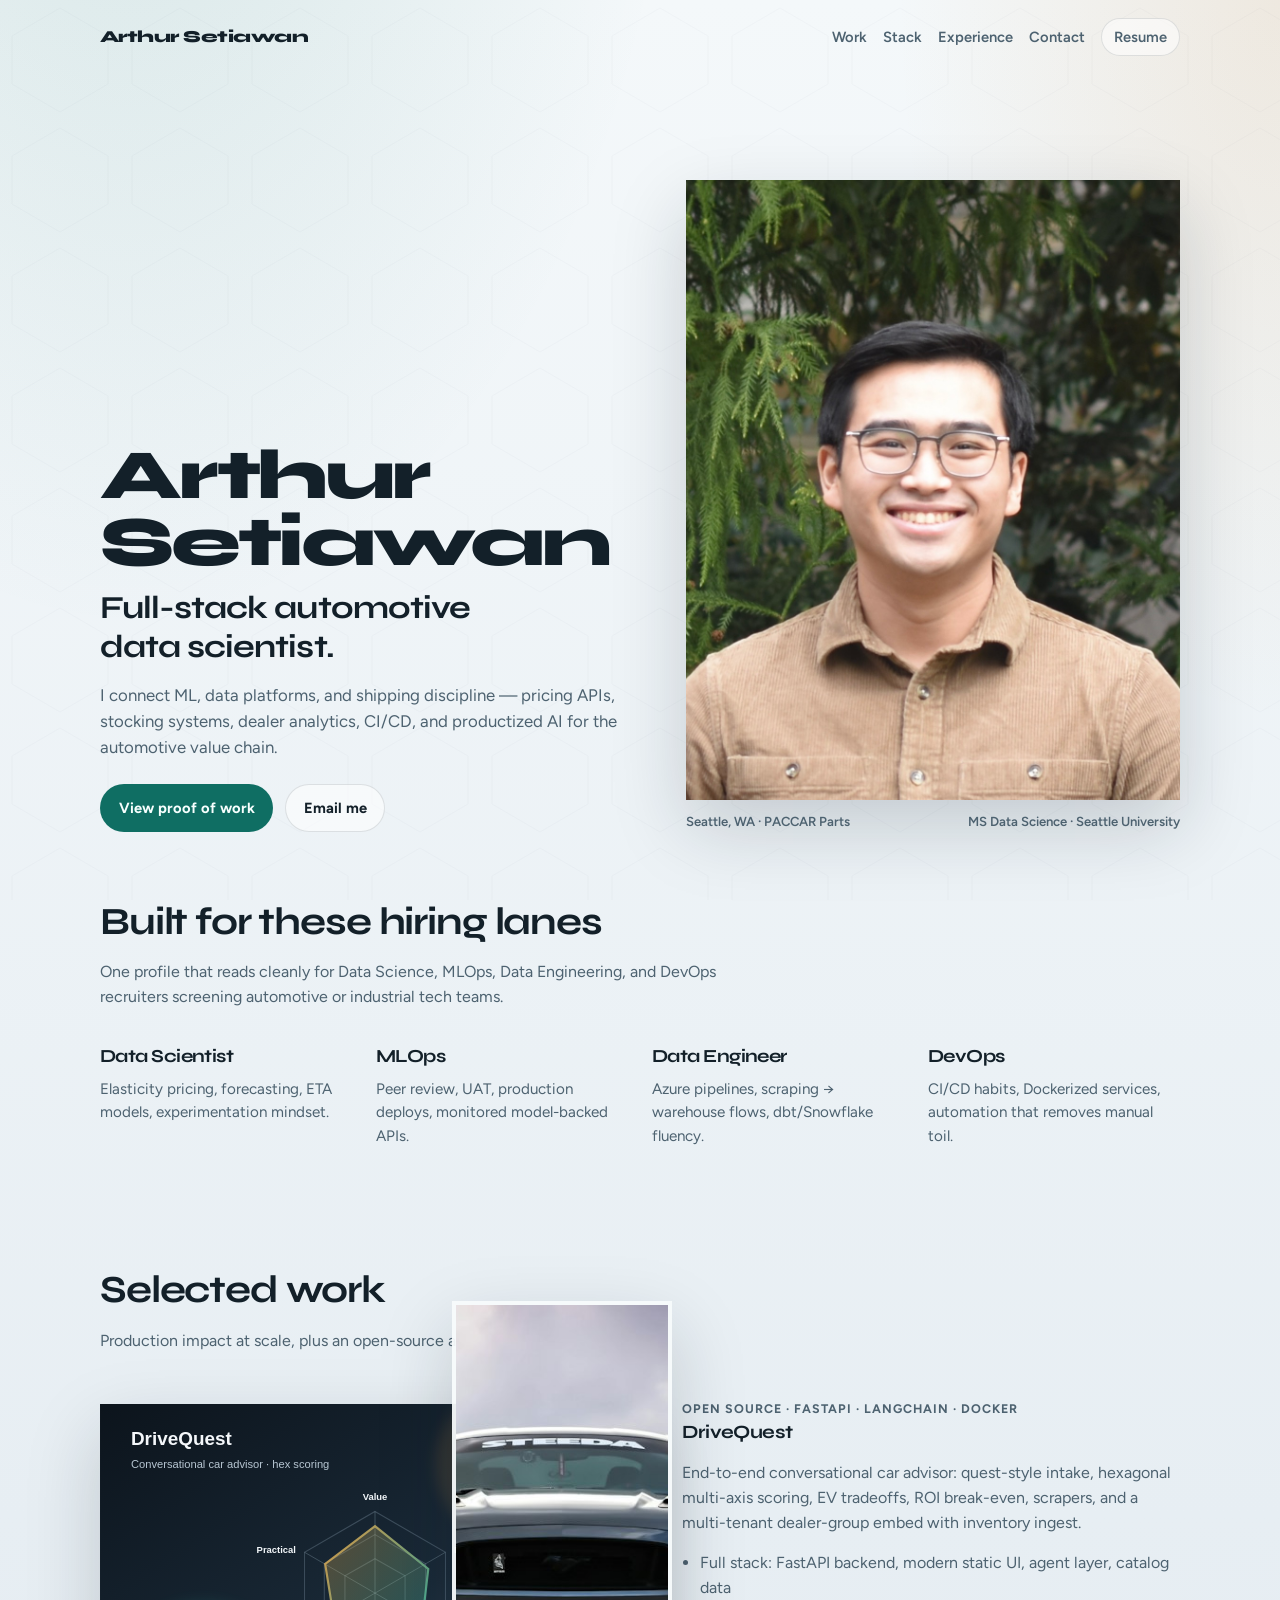
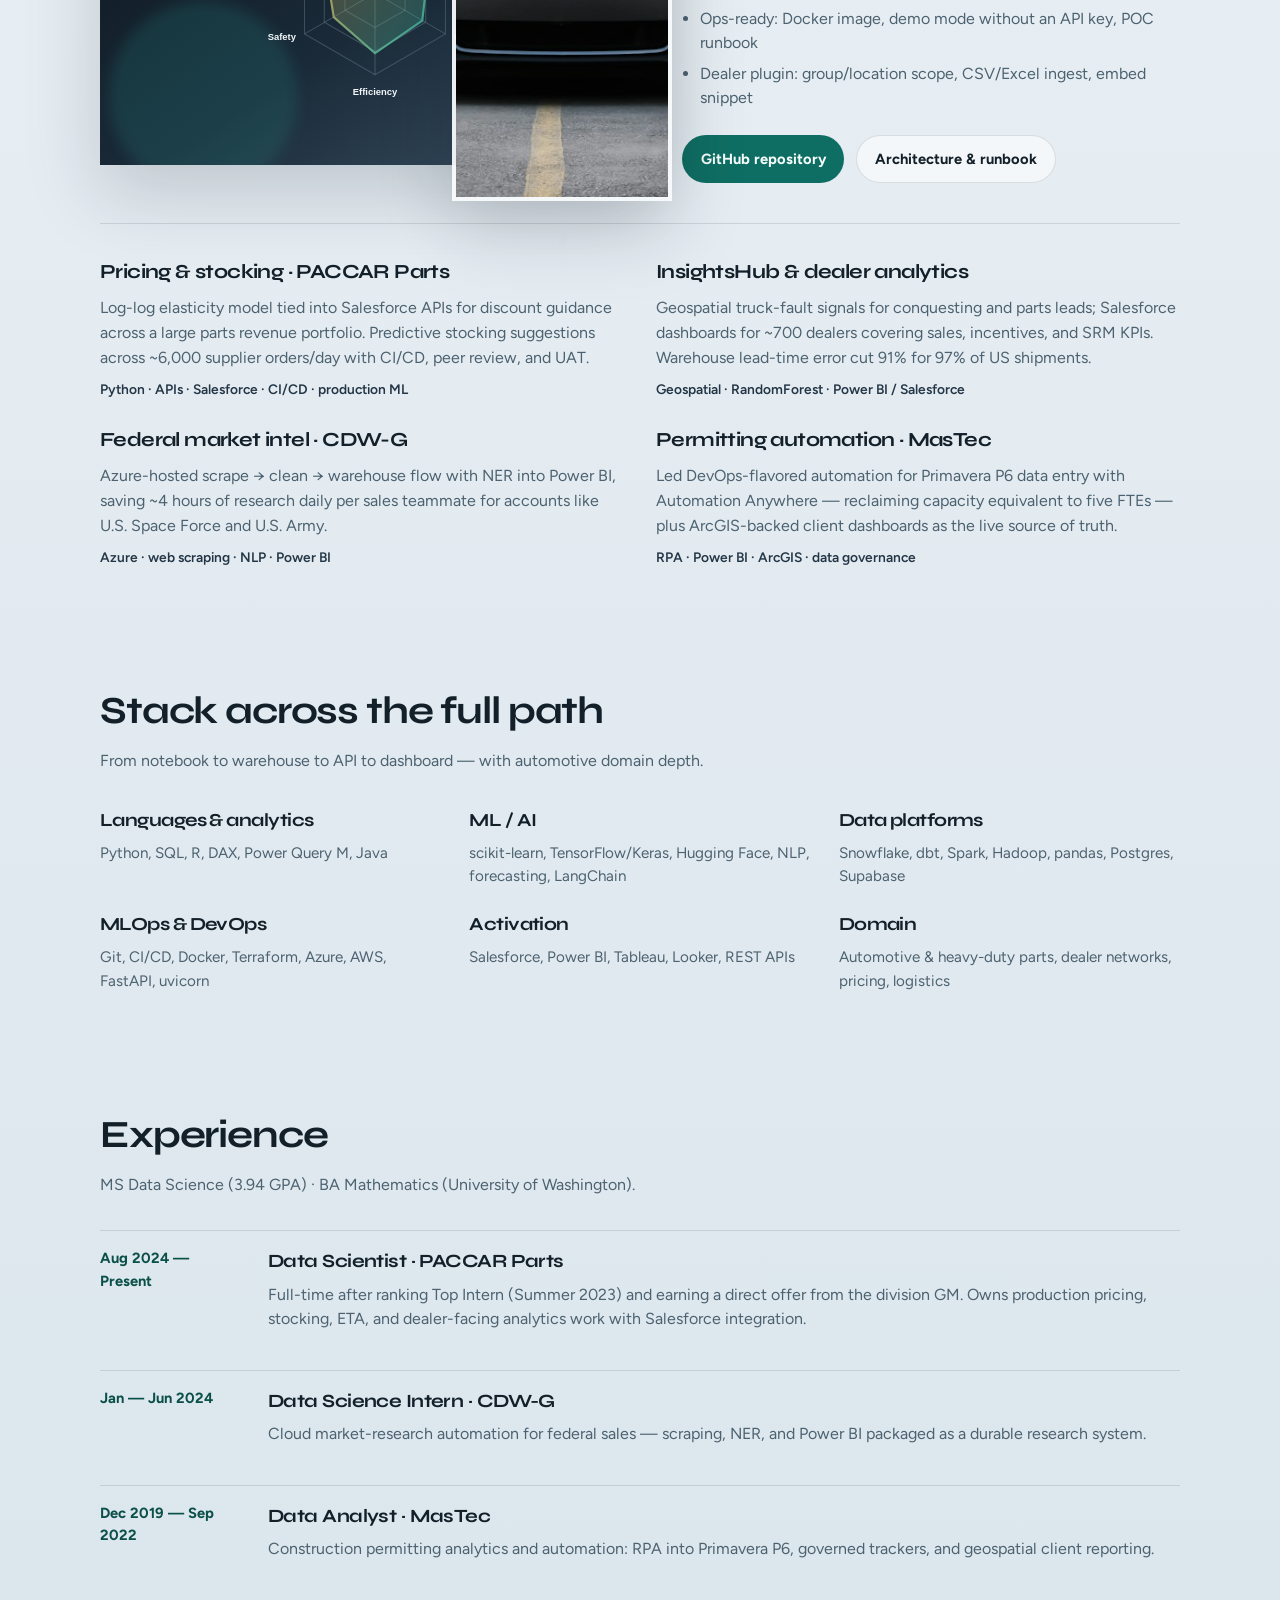
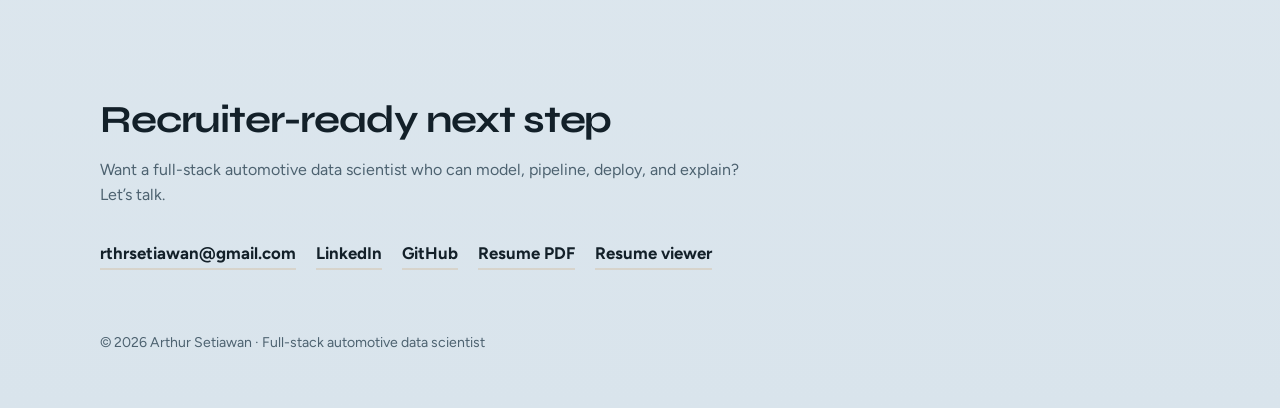
==== portfolio/index.html @ b09a67c6 "Add recruiter-facing portfolio site and polish DriveQuest repo Ship a GitHub Pages portfolio under p" ====
<!DOCTYPE html>
<html lang="en">
  <head>
    <meta charset="utf-8" />
    <meta name="viewport" content="width=device-width, initial-scale=1" />
    <title>Arthur Setiawan — Full-Stack Automotive Data Scientist</title>
    <meta
      name="description"
      content="Arthur Setiawan is a Seattle full-stack automotive data scientist spanning ML, MLOps, data engineering, and DevOps — pricing, stocking, dealer analytics, and DriveQuest."
    />
    <meta property="og:title" content="Arthur Setiawan — Full-Stack Automotive Data Scientist" />
    <meta
      property="og:description"
      content="Production ML · MLOps · data engineering · DevOps for automotive and parts. Open to Data Scientist, MLOps, Data Engineer, and DevOps roles."
    />
    <meta property="og:type" content="website" />
    <link rel="icon" href="favicon.ico" />
    <link rel="preconnect" href="https://fonts.googleapis.com" />
    <link rel="preconnect" href="https://fonts.gstatic.com" crossorigin />
    <link
      href="https://fonts.googleapis.com/css2?family=Figtree:wght@400;500;600;700&family=Syne:wght@600;700;800&display=swap"
      rel="stylesheet"
    />
    <link rel="stylesheet" href="styles.css" />
  </head>
  <body>
    <div class="page-glow" aria-hidden="true"></div>

    <header class="topbar">
      <a class="wordmark" href="#top">Arthur Setiawan</a>
      <nav class="topnav" aria-label="Primary">
        <a href="#work">Work</a>
        <a href="#stack">Stack</a>
        <a href="#experience">Experience</a>
        <a href="#contact">Contact</a>
        <a class="nav-resume" href="resume/2026_Arthur_Setiawan_Resume.pdf">Resume</a>
      </nav>
    </header>

    <main id="top">
      <section class="hero" aria-label="Introduction">
        <div class="hero-copy">
          <p class="brand">Arthur Setiawan</p>
          <h1>Full-stack automotive data scientist.</h1>
          <p class="lede">
            I connect ML, data platforms, and shipping discipline — pricing APIs,
            stocking systems, dealer analytics, CI/CD, and productized AI for the
            automotive value chain.
          </p>
          <div class="cta-row">
            <a class="btn btn-primary" href="#work">View proof of work</a>
            <a class="btn btn-ghost" href="mailto:rthrsetiawan@gmail.com">Email me</a>
          </div>
        </div>
        <div class="hero-visual">
          <img
            src="assets/arthur.jpg"
            alt="Portrait of Arthur Setiawan"
            width="1282"
            height="1308"
            fetchpriority="high"
          />
          <div class="hero-caption" aria-hidden="true">
            <span>Seattle, WA · PACCAR Parts</span>
            <span>MS Data Science · Seattle University</span>
          </div>
        </div>
      </section>

      <section class="section roles-section" aria-label="Roles">
        <div class="section-head">
          <h2>Built for these hiring lanes</h2>
          <p>
            One profile that reads cleanly for Data Science, MLOps, Data Engineering,
            and DevOps recruiters screening automotive or industrial tech teams.
          </p>
        </div>
        <ul class="role-rail">
          <li>
            <h3>Data Scientist</h3>
            <p>Elasticity pricing, forecasting, ETA models, experimentation mindset.</p>
          </li>
          <li>
            <h3>MLOps</h3>
            <p>Peer review, UAT, production deploys, monitored model-backed APIs.</p>
          </li>
          <li>
            <h3>Data Engineer</h3>
            <p>Azure pipelines, scraping → warehouse flows, dbt/Snowflake fluency.</p>
          </li>
          <li>
            <h3>DevOps</h3>
            <p>CI/CD habits, Dockerized services, automation that removes manual toil.</p>
          </li>
        </ul>
      </section>

      <section id="work" class="section work-section">
        <div class="section-head">
          <h2>Selected work</h2>
          <p>Production impact at scale, plus an open-source automotive AI build.</p>
        </div>

        <article class="feature">
          <div class="feature-media">
            <img
              src="assets/drivequest-radar.svg"
              alt="DriveQuest hexagonal radar comparing car scores"
              width="640"
              height="420"
            />
            <img
              class="feature-inset"
              src="assets/drivequest-car.jpg"
              alt="Sample inventory vehicle used by DriveQuest"
              width="800"
              height="500"
            />
          </div>
          <div class="feature-copy">
            <p class="eyebrow">Open source · FastAPI · LangChain · Docker</p>
            <h3>DriveQuest</h3>
            <p>
              End-to-end conversational car advisor: quest-style intake, hexagonal
              multi-axis scoring, EV tradeoffs, ROI break-even, scrapers, and a
              multi-tenant dealer-group embed with inventory ingest.
            </p>
            <ul class="plain-list">
              <li>Full stack: FastAPI backend, modern static UI, agent layer, catalog data</li>
              <li>Ops-ready: Docker image, demo mode without an API key, POC runbook</li>
              <li>Dealer plugin: group/location scope, CSV/Excel ingest, embed snippet</li>
            </ul>
            <div class="cta-row">
              <a class="btn btn-primary" href="https://github.com/arthursetiawan/car_recommender"
                >GitHub repository</a
              >
              <a
                class="btn btn-ghost"
                href="https://github.com/arthursetiawan/car_recommender/tree/main/docs"
                >Architecture &amp; runbook</a
              >
            </div>
          </div>
        </article>

        <div class="project-rail">
          <article class="rail-item">
            <h3>Pricing &amp; stocking · PACCAR Parts</h3>
            <p>
              Log-log elasticity model tied into Salesforce APIs for discount guidance
              across a large parts revenue portfolio. Predictive stocking suggestions
              across ~6,000 supplier orders/day with CI/CD, peer review, and UAT.
            </p>
            <p class="meta">Python · APIs · Salesforce · CI/CD · production ML</p>
          </article>
          <article class="rail-item">
            <h3>InsightsHub &amp; dealer analytics</h3>
            <p>
              Geospatial truck-fault signals for conquesting and parts leads; Salesforce
              dashboards for ~700 dealers covering sales, incentives, and SRM KPIs.
              Warehouse lead-time error cut 91% for 97% of US shipments.
            </p>
            <p class="meta">Geospatial · RandomForest · Power BI / Salesforce</p>
          </article>
          <article class="rail-item">
            <h3>Federal market intel · CDW-G</h3>
            <p>
              Azure-hosted scrape → clean → warehouse flow with NER into Power BI,
              saving ~4 hours of research daily per sales teammate for accounts like
              U.S. Space Force and U.S. Army.
            </p>
            <p class="meta">Azure · web scraping · NLP · Power BI</p>
          </article>
          <article class="rail-item">
            <h3>Permitting automation · MasTec</h3>
            <p>
              Led DevOps-flavored automation for Primavera P6 data entry with Automation
              Anywhere — reclaiming capacity equivalent to five FTEs — plus ArcGIS-backed
              client dashboards as the live source of truth.
            </p>
            <p class="meta">RPA · Power BI · ArcGIS · data governance</p>
          </article>
        </div>
      </section>

      <section id="stack" class="section stack-section">
        <div class="section-head">
          <h2>Stack across the full path</h2>
          <p>From notebook to warehouse to API to dashboard — with automotive domain depth.</p>
        </div>
        <div class="stack-grid">
          <div>
            <h3>Languages &amp; analytics</h3>
            <p>Python, SQL, R, DAX, Power Query M, Java</p>
          </div>
          <div>
            <h3>ML / AI</h3>
            <p>scikit-learn, TensorFlow/Keras, Hugging Face, NLP, forecasting, LangChain</p>
          </div>
          <div>
            <h3>Data platforms</h3>
            <p>Snowflake, dbt, Spark, Hadoop, pandas, Postgres, Supabase</p>
          </div>
          <div>
            <h3>MLOps &amp; DevOps</h3>
            <p>Git, CI/CD, Docker, Terraform, Azure, AWS, FastAPI, uvicorn</p>
          </div>
          <div>
            <h3>Activation</h3>
            <p>Salesforce, Power BI, Tableau, Looker, REST APIs</p>
          </div>
          <div>
            <h3>Domain</h3>
            <p>Automotive &amp; heavy-duty parts, dealer networks, pricing, logistics</p>
          </div>
        </div>
      </section>

      <section id="experience" class="section experience-section">
        <div class="section-head">
          <h2>Experience</h2>
          <p>MS Data Science (3.94 GPA) · BA Mathematics (University of Washington).</p>
        </div>
        <ol class="timeline">
          <li>
            <div class="when">Aug 2024 — Present</div>
            <div>
              <h3>Data Scientist · PACCAR Parts</h3>
              <p>
                Full-time after ranking Top Intern (Summer 2023) and earning a direct
                offer from the division GM. Owns production pricing, stocking, ETA, and
                dealer-facing analytics work with Salesforce integration.
              </p>
            </div>
          </li>
          <li>
            <div class="when">Jan — Jun 2024</div>
            <div>
              <h3>Data Science Intern · CDW-G</h3>
              <p>
                Cloud market-research automation for federal sales — scraping, NER, and
                Power BI packaged as a durable research system.
              </p>
            </div>
          </li>
          <li>
            <div class="when">Dec 2019 — Sep 2022</div>
            <div>
              <h3>Data Analyst · MasTec</h3>
              <p>
                Construction permitting analytics and automation: RPA into Primavera P6,
                governed trackers, and geospatial client reporting.
              </p>
            </div>
          </li>
        </ol>
      </section>

      <section id="contact" class="section contact-section">
        <div class="section-head">
          <h2>Recruiter-ready next step</h2>
          <p>
            Want a full-stack automotive data scientist who can model, pipeline, deploy,
            and explain? Let’s talk.
          </p>
        </div>
        <div class="contact-row">
          <a href="mailto:rthrsetiawan@gmail.com">rthrsetiawan@gmail.com</a>
          <a href="https://www.linkedin.com/in/arthursetiawan/" rel="noopener">LinkedIn</a>
          <a href="https://github.com/arthursetiawan" rel="noopener">GitHub</a>
          <a href="resume/2026_Arthur_Setiawan_Resume.pdf">Resume PDF</a>
          <a href="resume/index.html">Resume viewer</a>
        </div>
      </section>
    </main>

    <footer class="site-footer">
      <p>© <span id="year">2026</span> Arthur Setiawan · Full-stack automotive data scientist</p>
    </footer>

    <script src="script.js"></script>
  </body>
</html>
---- portfolio/styles.css ----
:root {
  --ink: #132029;
  --ink-soft: #4d6270;
  --fog: #eef3f6;
  --paper: #f7fafb;
  --line: rgba(19, 32, 41, 0.12);
  --teal: #0f6e63;
  --teal-deep: #0a4f48;
  --amber: #c47a22;
  --amber-soft: rgba(196, 122, 34, 0.16);
  --slate: #243646;
  --shadow: 0 28px 70px rgba(16, 28, 40, 0.18);
  --font-display: "Syne", "Avenir Next", "Segoe UI", sans-serif;
  --font-body: "Figtree", "Segoe UI", sans-serif;
  --max: 1120px;
}

*,
*::before,
*::after {
  box-sizing: border-box;
}

html {
  scroll-behavior: smooth;
}

body {
  margin: 0;
  min-height: 100%;
  font-family: var(--font-body);
  color: var(--ink);
  background:
    radial-gradient(ellipse 80% 50% at 10% -10%, rgba(15, 110, 99, 0.14), transparent 55%),
    radial-gradient(ellipse 60% 40% at 100% 0%, rgba(196, 122, 34, 0.12), transparent 50%),
    linear-gradient(180deg, #f4f8fa 0%, #e7eef3 42%, #d9e4ec 100%);
  line-height: 1.55;
  -webkit-font-smoothing: antialiased;
}

.page-glow {
  position: fixed;
  inset: 0;
  pointer-events: none;
  z-index: 0;
  opacity: 0.45;
  background-image: url("data:image/svg+xml,%3Csvg xmlns='http://www.w3.org/2000/svg' width='120' height='120' viewBox='0 0 120 120'%3E%3Cpath fill='none' stroke='%23132029' stroke-opacity='0.045' stroke-width='1' d='M60 8 L108 36 L108 84 L60 112 L12 84 L12 36 Z'/%3E%3C/svg%3E");
  background-size: 120px 120px;
}

.topbar,
main,
.site-footer {
  position: relative;
  z-index: 1;
}

.topbar {
  max-width: var(--max);
  margin: 0 auto;
  padding: 1.15rem 1.25rem 0;
  display: flex;
  align-items: center;
  justify-content: space-between;
  gap: 1rem;
}

.wordmark {
  font-family: var(--font-display);
  font-weight: 800;
  font-size: 1.05rem;
  letter-spacing: -0.03em;
  color: var(--ink);
  text-decoration: none;
}

.topnav {
  display: flex;
  align-items: center;
  gap: 1rem;
  flex-wrap: wrap;
}

.topnav a {
  color: var(--ink-soft);
  text-decoration: none;
  font-weight: 600;
  font-size: 0.92rem;
}

.topnav a:hover,
.text-link:hover {
  color: var(--teal-deep);
}

.nav-resume {
  padding: 0.4rem 0.75rem;
  border: 1px solid var(--line);
  border-radius: 999px;
  background: rgba(255, 255, 255, 0.55);
}

.hero {
  max-width: var(--max);
  margin: 0 auto;
  padding: 2.5rem 1.25rem 3.25rem;
  display: grid;
  grid-template-columns: minmax(0, 1.05fr) minmax(0, 0.95fr);
  gap: 2rem 2.5rem;
  align-items: end;
  min-height: calc(100vh - 4.5rem);
}

.hero-copy {
  animation: rise 0.85s cubic-bezier(0.22, 1, 0.36, 1) both;
}

.brand {
  margin: 0 0 0.85rem;
  font-family: var(--font-display);
  font-weight: 800;
  font-size: clamp(2.6rem, 6vw, 4.4rem);
  line-height: 0.95;
  letter-spacing: -0.045em;
  color: var(--ink);
}

.hero h1 {
  margin: 0;
  max-width: 16ch;
  font-family: var(--font-display);
  font-weight: 700;
  font-size: clamp(1.45rem, 2.6vw, 2rem);
  line-height: 1.2;
  letter-spacing: -0.03em;
}

.lede {
  margin: 1rem 0 0;
  max-width: 36rem;
  color: var(--ink-soft);
  font-size: 1.05rem;
}

.cta-row {
  display: flex;
  flex-wrap: wrap;
  gap: 0.75rem;
  margin-top: 1.5rem;
}

.btn {
  display: inline-flex;
  align-items: center;
  justify-content: center;
  padding: 0.72rem 1.1rem;
  border-radius: 999px;
  font-weight: 700;
  font-size: 0.92rem;
  text-decoration: none;
  border: 1px solid transparent;
  transition: transform 0.2s ease, background 0.2s ease, color 0.2s ease;
}

.btn:hover {
  transform: translateY(-1px);
}

.btn-primary {
  background: var(--teal);
  color: #f7fffe;
}

.btn-primary:hover {
  background: var(--teal-deep);
  color: #fff;
}

.btn-ghost {
  background: rgba(255, 255, 255, 0.55);
  color: var(--ink);
  border-color: var(--line);
}

.hero-visual {
  position: relative;
  animation: rise 1s 0.12s cubic-bezier(0.22, 1, 0.36, 1) both;
}

.hero-visual img {
  display: block;
  width: 100%;
  height: min(72vh, 620px);
  object-fit: cover;
  object-position: center top;
  border-radius: 0;
  box-shadow: var(--shadow);
  animation: drift 18s ease-in-out infinite alternate;
}

.hero-caption {
  display: flex;
  justify-content: space-between;
  gap: 1rem;
  margin-top: 0.75rem;
  color: var(--ink-soft);
  font-size: 0.82rem;
  font-weight: 600;
}

.section {
  max-width: var(--max);
  margin: 0 auto;
  padding: 3.5rem 1.25rem;
}

.role-rail {
  list-style: none;
  margin: 0;
  padding: 0;
  display: grid;
  grid-template-columns: repeat(4, minmax(0, 1fr));
  gap: 1.25rem 1.5rem;
}

.role-rail h3,
.stack-grid h3 {
  margin: 0;
  font-family: var(--font-display);
  font-size: 1.15rem;
  letter-spacing: -0.03em;
}

.role-rail p,
.stack-grid p {
  margin: 0.45rem 0 0;
  color: var(--ink-soft);
  font-size: 0.95rem;
}

.stack-grid {
  display: grid;
  grid-template-columns: repeat(3, minmax(0, 1fr));
  gap: 1.35rem 1.75rem;
}

.section-head {
  max-width: 40rem;
  margin-bottom: 2rem;
}

.section-head h2,
.feature-copy h3,
.rail-item h3,
.timeline h3 {
  margin: 0;
  font-family: var(--font-display);
  letter-spacing: -0.03em;
}

.section-head h2 {
  font-size: clamp(1.8rem, 3vw, 2.4rem);
}

.section-head p {
  margin: 0.55rem 0 0;
  color: var(--ink-soft);
}

.feature {
  display: grid;
  grid-template-columns: 1.05fr 0.95fr;
  gap: 1.75rem 2rem;
  align-items: center;
  padding-bottom: 2.5rem;
  border-bottom: 1px solid var(--line);
}

.feature-media {
  position: relative;
}

.feature-media > img:first-child {
  display: block;
  width: 100%;
  height: auto;
  box-shadow: var(--shadow);
}

.feature-inset {
  position: absolute;
  right: -4%;
  bottom: -10%;
  width: min(42%, 220px);
  aspect-ratio: 4 / 3;
  object-fit: cover;
  box-shadow: var(--shadow);
  border: 4px solid rgba(247, 250, 251, 0.95);
}

.eyebrow {
  margin: 0 0 0.4rem;
  color: var(--amber);
  font-size: 0.78rem;
  font-weight: 700;
  letter-spacing: 0.08em;
  text-transform: uppercase;
}

.feature-copy p {
  margin: 0.85rem 0 0;
  color: var(--ink-soft);
}

.plain-list {
  margin: 1rem 0 0;
  padding-left: 1.1rem;
  color: var(--ink-soft);
}

.plain-list li + li {
  margin-top: 0.35rem;
}

.project-rail {
  display: grid;
  grid-template-columns: 1fr 1fr;
  gap: 1.5rem 2rem;
  margin-top: 2rem;
}

.roles-section {
  padding-top: 0.5rem;
}

.rail-item h3 {
  font-size: 1.25rem;
}

.rail-item p {
  margin: 0.55rem 0 0;
  color: var(--ink-soft);
}

.meta {
  font-size: 0.86rem !important;
  color: var(--slate) !important;
  font-weight: 600;
}

.text-link {
  display: inline-block;
  margin-top: 0.85rem;
  color: var(--teal);
  font-weight: 700;
  text-decoration: none;
}

.timeline {
  list-style: none;
  margin: 0;
  padding: 0;
  display: grid;
  gap: 1.35rem;
}

.timeline li {
  display: grid;
  grid-template-columns: 9rem 1fr;
  gap: 1rem 1.5rem;
  padding: 1rem 0;
  border-top: 1px solid var(--line);
}

.when {
  font-weight: 700;
  color: var(--teal-deep);
  font-size: 0.92rem;
}

.timeline p {
  margin: 0.4rem 0 0;
  color: var(--ink-soft);
}

.contact-section {
  padding-bottom: 2rem;
}

.contact-row {
  display: flex;
  flex-wrap: wrap;
  gap: 0.85rem 1.25rem;
}

.contact-row a {
  color: var(--ink);
  font-weight: 700;
  font-size: 1.05rem;
  text-decoration: none;
  border-bottom: 2px solid var(--amber-soft);
  padding-bottom: 0.15rem;
}

.contact-row a:hover {
  color: var(--teal-deep);
  border-bottom-color: rgba(15, 110, 99, 0.35);
}

.site-footer {
  max-width: var(--max);
  margin: 0 auto;
  padding: 1rem 1.25rem 2.5rem;
  color: var(--ink-soft);
  font-size: 0.88rem;
}

.reveal {
  opacity: 0;
  transform: translateY(18px);
  transition: opacity 0.7s ease, transform 0.7s ease;
}

.reveal.is-visible {
  opacity: 1;
  transform: none;
}

@keyframes rise {
  from {
    opacity: 0;
    transform: translateY(22px);
  }
  to {
    opacity: 1;
    transform: none;
  }
}

@keyframes drift {
  from {
    transform: scale(1) translate3d(0, 0, 0);
  }
  to {
    transform: scale(1.03) translate3d(0, -1.2%, 0);
  }
}

@media (max-width: 900px) {
  .hero,
  .feature,
  .project-rail,
  .role-rail,
  .stack-grid,
  .timeline li {
    grid-template-columns: 1fr;
  }

  .role-rail,
  .stack-grid {
    grid-template-columns: 1fr 1fr;
  }

  .hero {
    min-height: auto;
    padding-top: 1.5rem;
    align-items: start;
  }

  .brand {
    font-size: clamp(2.3rem, 11vw, 3.4rem);
  }

  .hero-visual img {
    height: min(58vh, 460px);
  }

  .feature-inset {
    right: 4%;
    bottom: -8%;
    width: min(38%, 170px);
  }

  .topnav a:not(.nav-resume) {
    display: none;
  }

  .timeline li {
    gap: 0.35rem;
  }
}

@media (max-width: 560px) {
  .role-rail,
  .stack-grid {
    grid-template-columns: 1fr;
  }
}

@media (prefers-reduced-motion: reduce) {
  html {
    scroll-behavior: auto;
  }

  .hero-copy,
  .hero-visual,
  .hero-visual img,
  .reveal {
    animation: none !important;
    transition: none !important;
    opacity: 1 !important;
    transform: none !important;
  }
}
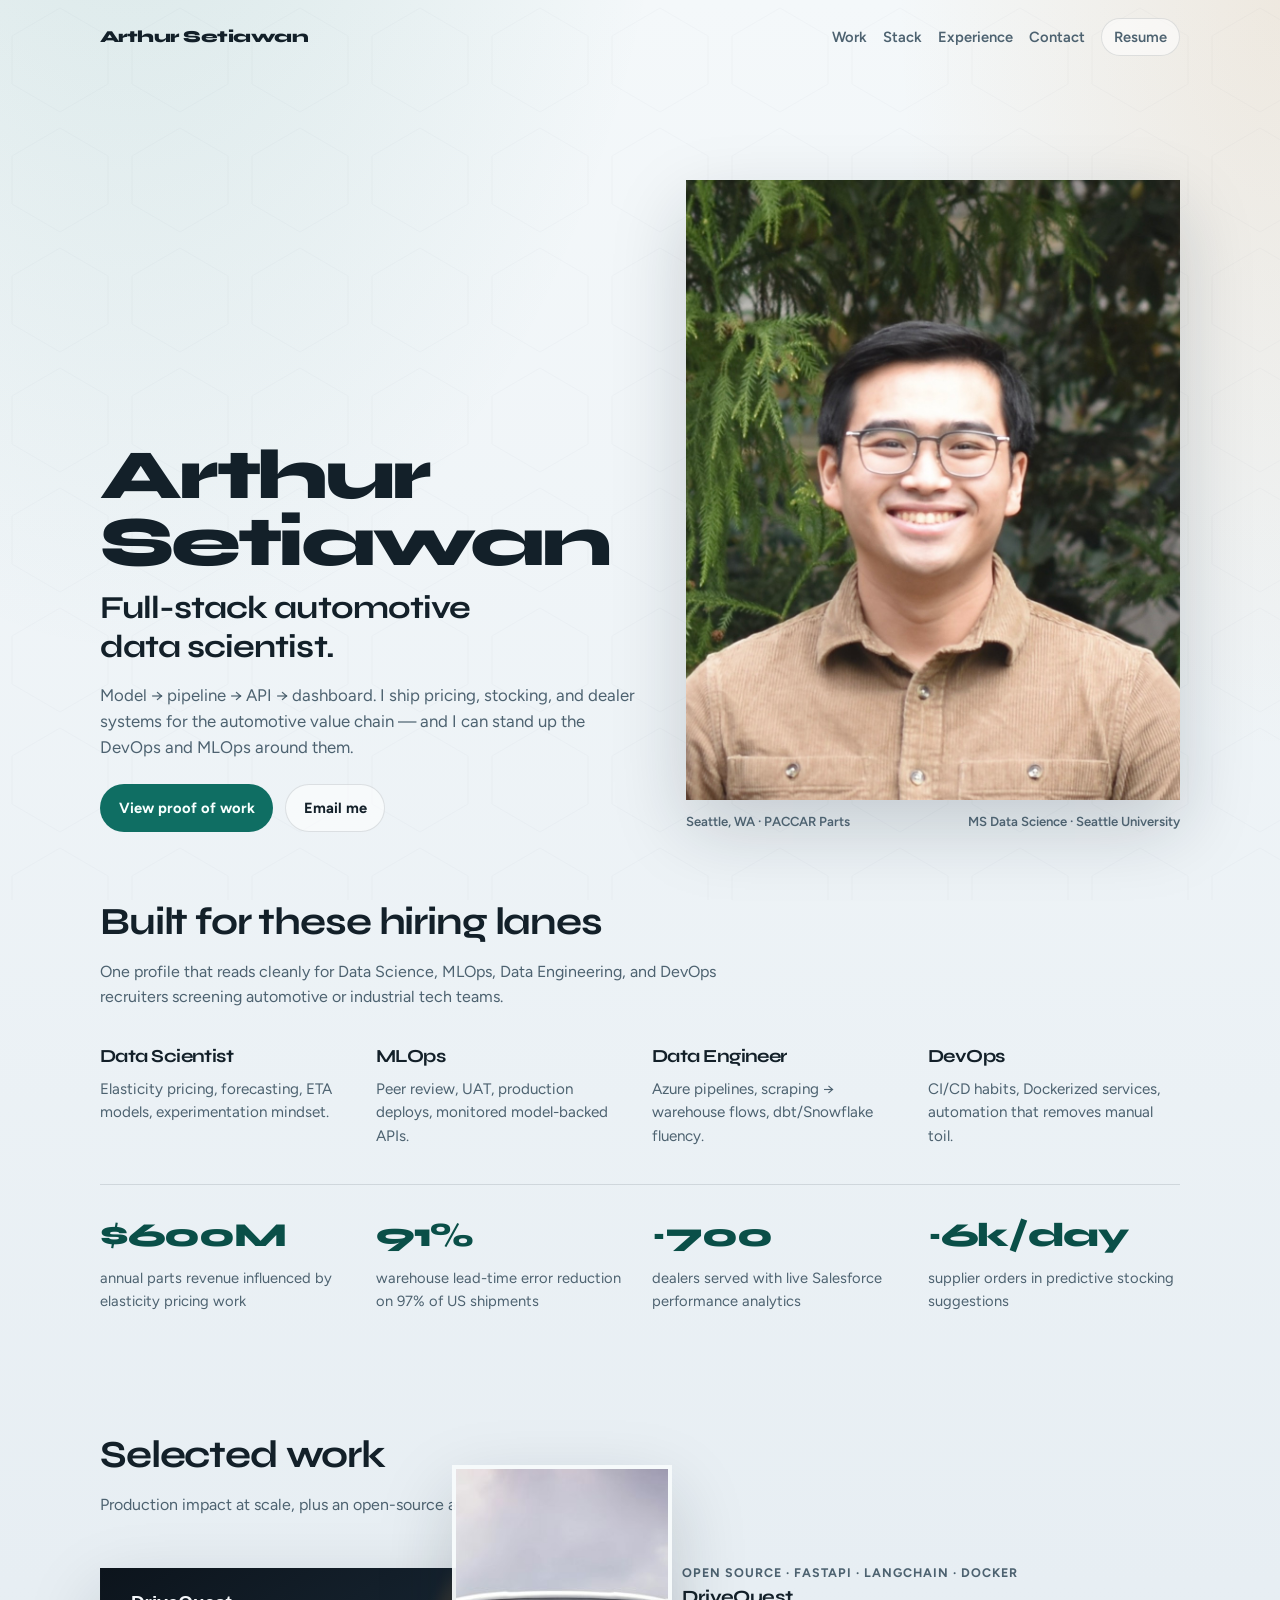
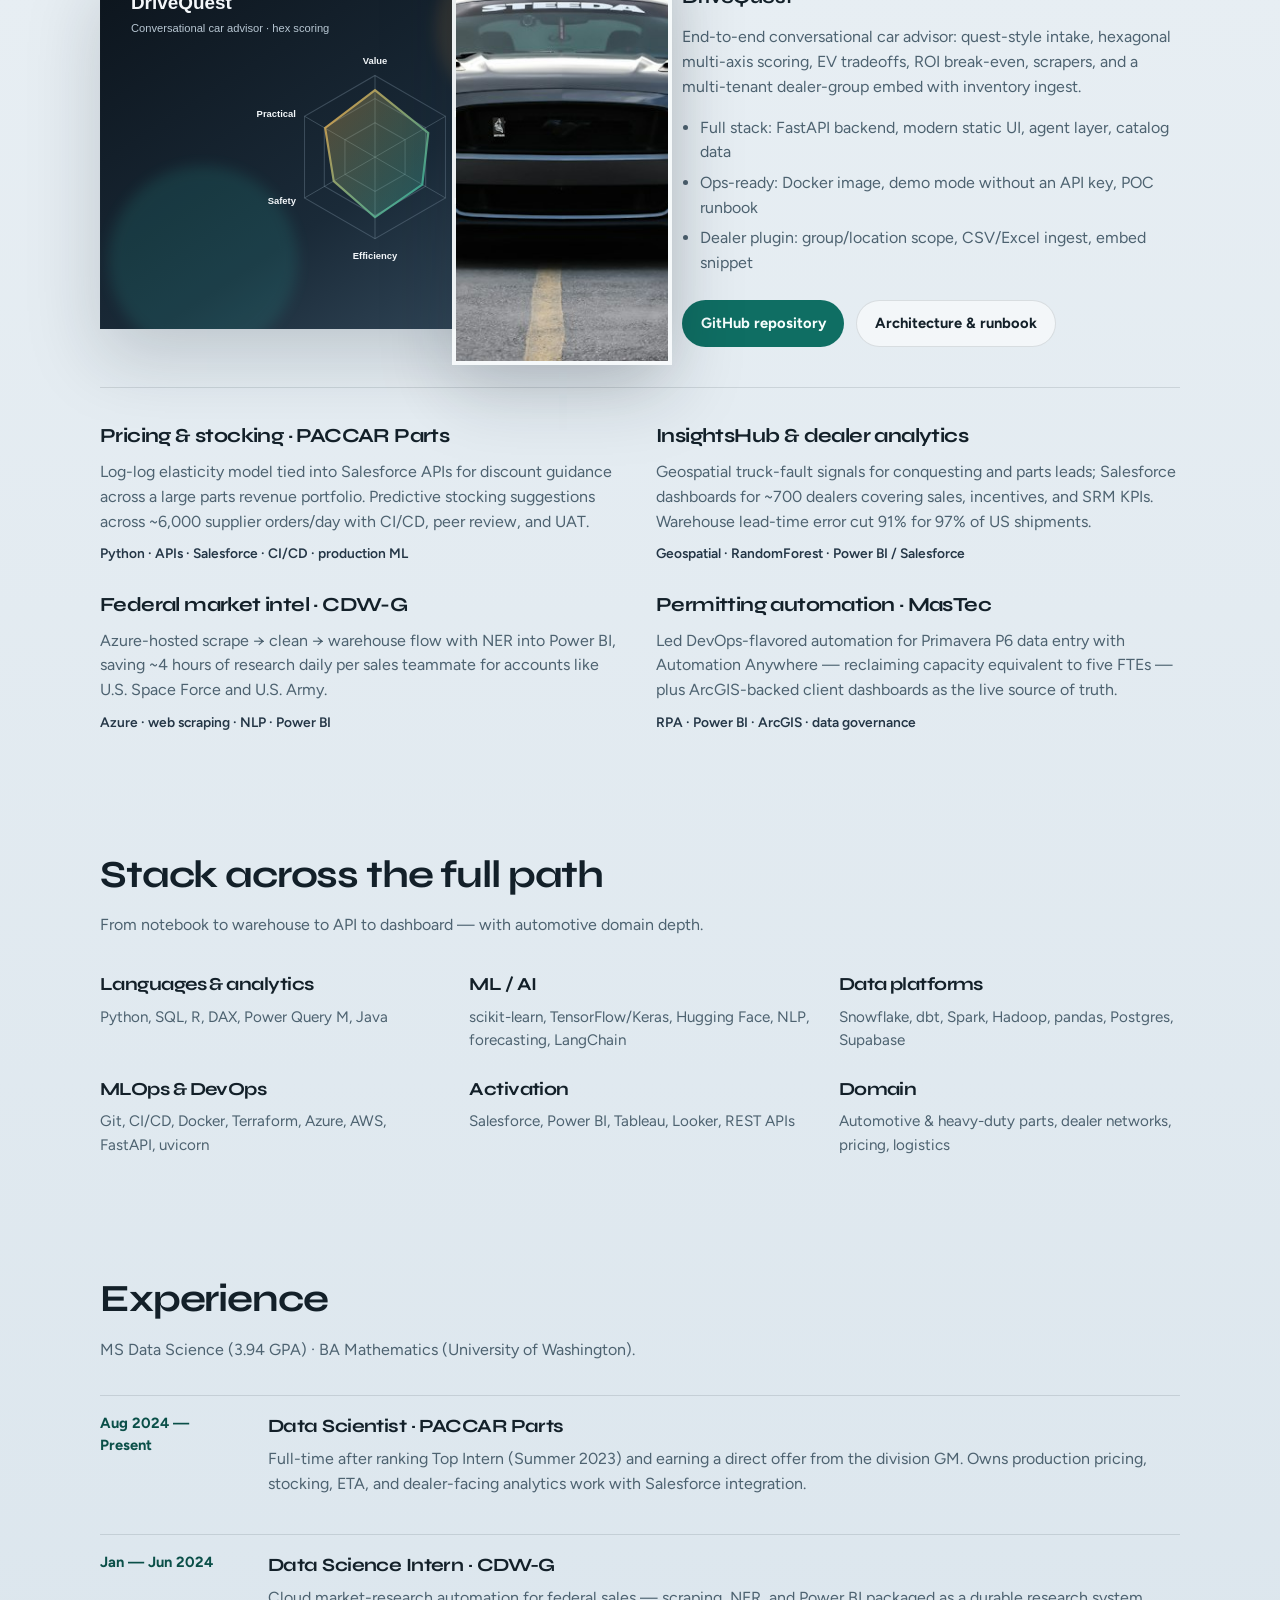
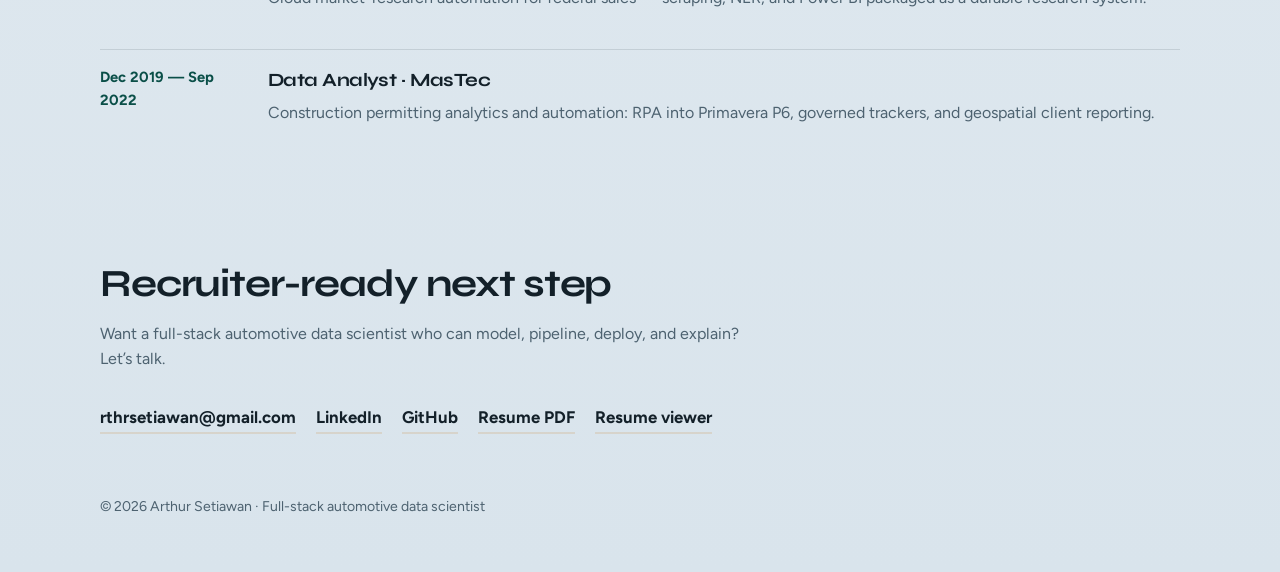
==== commit 4902f7c3: "Strengthen portfolio recruiter impact and positioning Add quantified impact strip and tighter full-s" ====
--- a/portfolio/index.html
+++ b/portfolio/index.html
@@ -43,9 +43,9 @@
           <p class="brand">Arthur Setiawan</p>
           <h1>Full-stack automotive data scientist.</h1>
           <p class="lede">
-            I connect ML, data platforms, and shipping discipline — pricing APIs,
-            stocking systems, dealer analytics, CI/CD, and productized AI for the
-            automotive value chain.
+            Model → pipeline → API → dashboard. I ship pricing, stocking, and dealer
+            systems for the automotive value chain — and I can stand up the DevOps
+            and MLOps around them.
           </p>
           <div class="cta-row">
             <a class="btn btn-primary" href="#work">View proof of work</a>
@@ -93,6 +93,24 @@
             <p>CI/CD habits, Dockerized services, automation that removes manual toil.</p>
           </li>
         </ul>
+        <dl class="impact-strip" aria-label="Selected impact">
+          <div>
+            <dt>$600M</dt>
+            <dd>annual parts revenue influenced by elasticity pricing work</dd>
+          </div>
+          <div>
+            <dt>91%</dt>
+            <dd>warehouse lead-time error reduction on 97% of US shipments</dd>
+          </div>
+          <div>
+            <dt>~700</dt>
+            <dd>dealers served with live Salesforce performance analytics</dd>
+          </div>
+          <div>
+            <dt>~6k/day</dt>
+            <dd>supplier orders in predictive stocking suggestions</dd>
+          </div>
+        </dl>
       </section>
 
       <section id="work" class="section work-section">
--- a/portfolio/styles.css
+++ b/portfolio/styles.css
@@ -333,6 +333,29 @@
   padding-top: 0.5rem;
 }
 
+.impact-strip {
+  display: grid;
+  grid-template-columns: repeat(4, minmax(0, 1fr));
+  gap: 1.25rem 1.5rem;
+  margin: 2.25rem 0 0;
+  padding: 1.5rem 0 0;
+  border-top: 1px solid var(--line);
+}
+
+.impact-strip dt {
+  font-family: var(--font-display);
+  font-size: clamp(1.6rem, 3vw, 2.1rem);
+  font-weight: 800;
+  letter-spacing: -0.04em;
+  color: var(--teal-deep);
+}
+
+.impact-strip dd {
+  margin: 0.35rem 0 0;
+  color: var(--ink-soft);
+  font-size: 0.92rem;
+}
+
 .rail-item h3 {
   font-size: 1.25rem;
 }
@@ -452,12 +475,14 @@
   .project-rail,
   .role-rail,
   .stack-grid,
+  .impact-strip,
   .timeline li {
     grid-template-columns: 1fr;
   }
 
   .role-rail,
-  .stack-grid {
+  .stack-grid,
+  .impact-strip {
     grid-template-columns: 1fr 1fr;
   }
 
@@ -492,7 +517,8 @@
 
 @media (max-width: 560px) {
   .role-rail,
-  .stack-grid {
+  .stack-grid,
+  .impact-strip {
     grid-template-columns: 1fr;
   }
 }
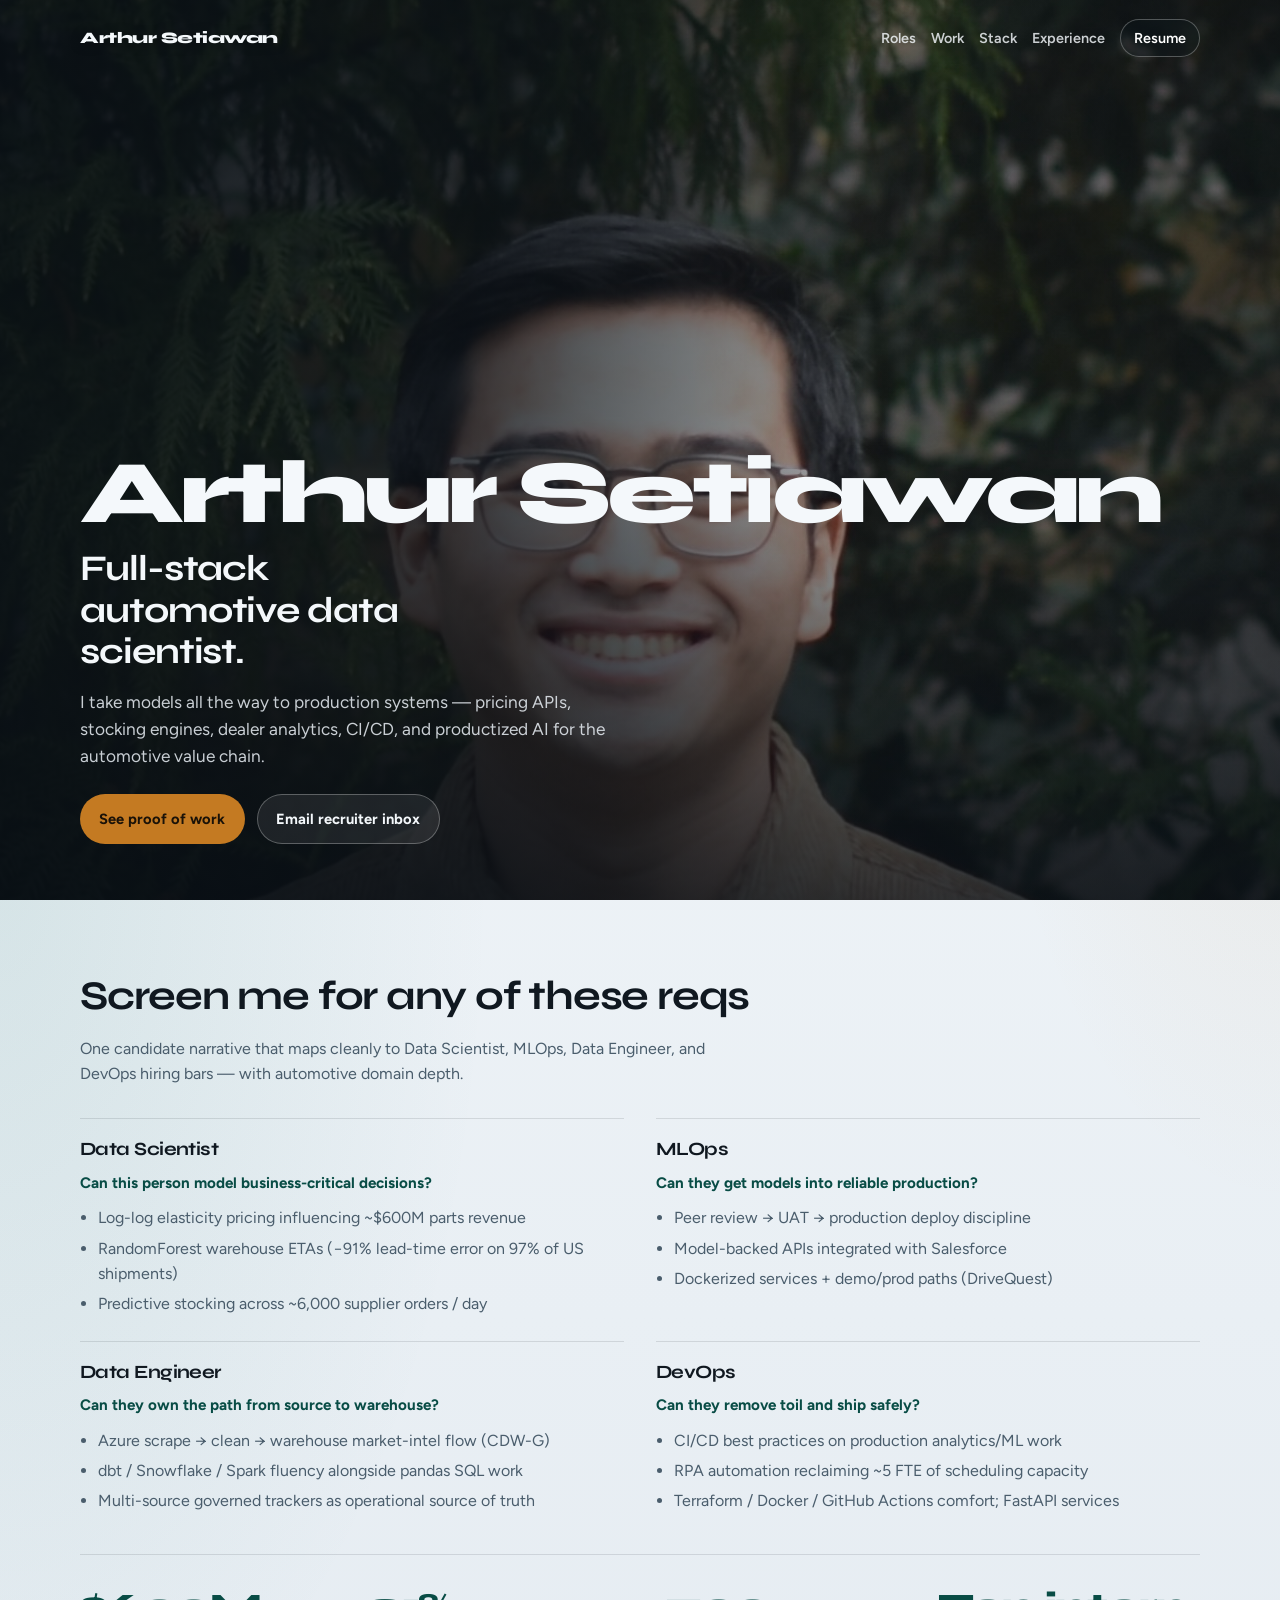
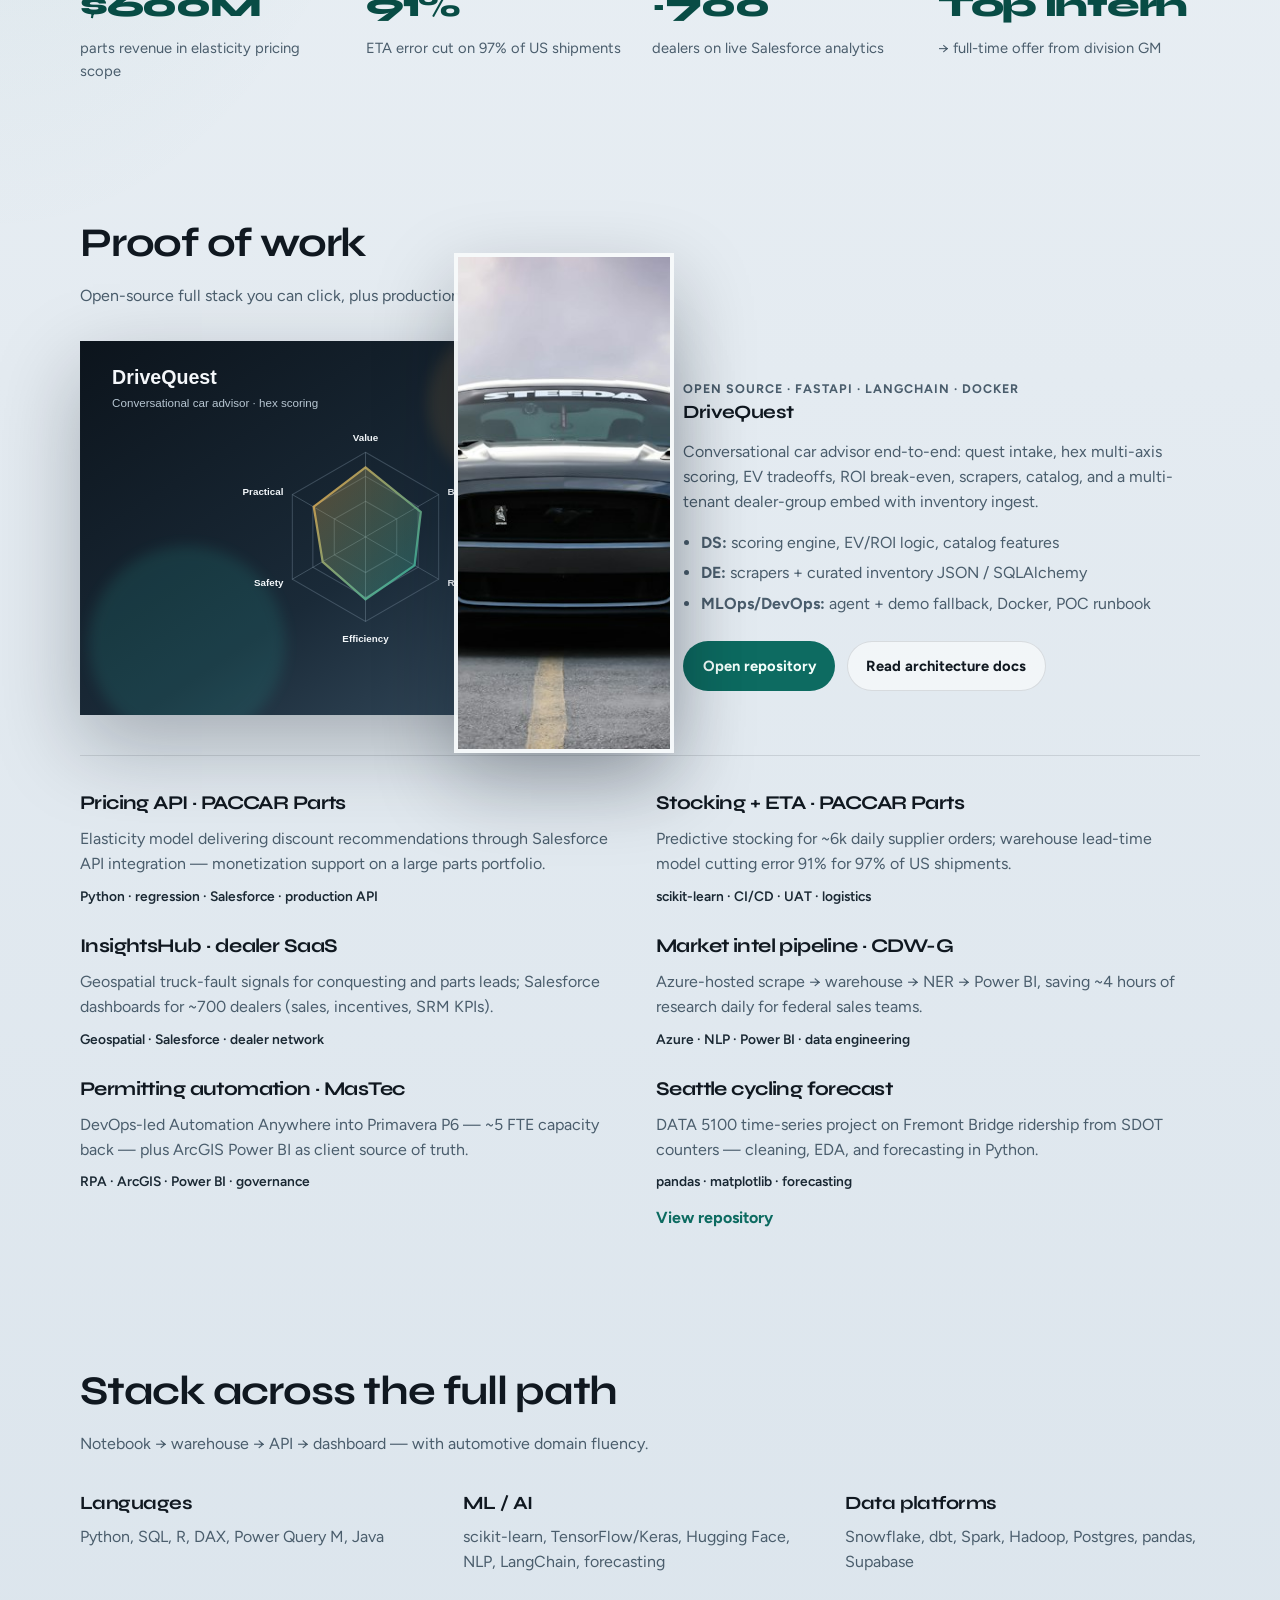
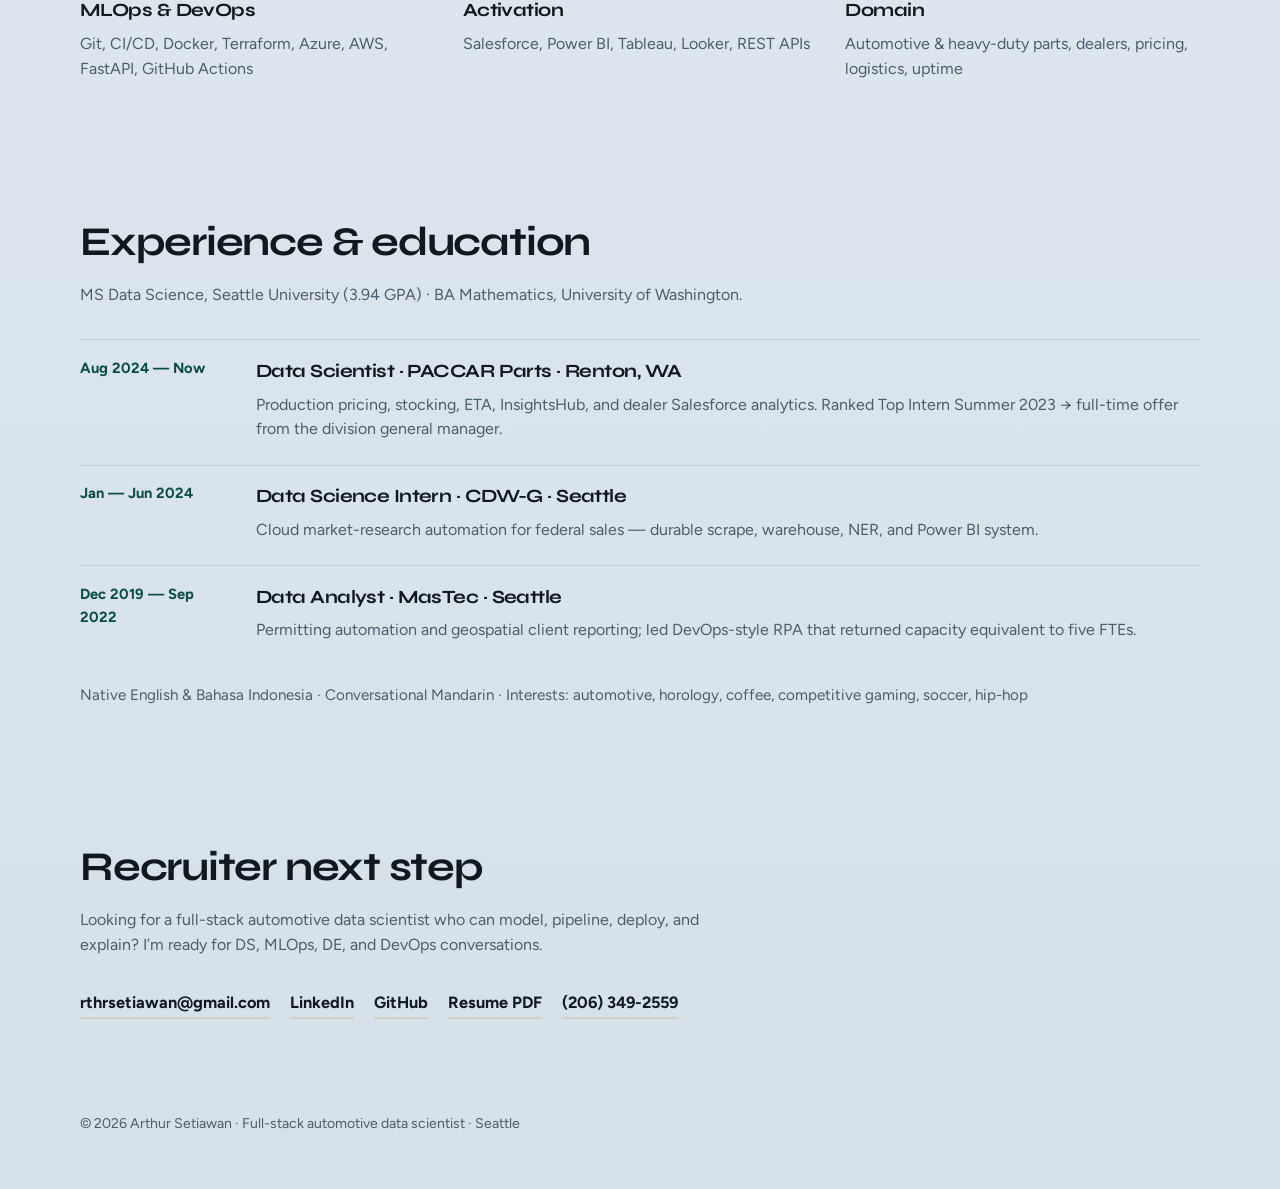
==== commit 0e3ddb70: "Go ham on recruiter portfolio positioning Rebuild the portfolio as a full-bleed, recruiter-first nar" ====
--- a/portfolio/index.html
+++ b/portfolio/index.html
@@ -6,14 +6,15 @@
     <title>Arthur Setiawan — Full-Stack Automotive Data Scientist</title>
     <meta
       name="description"
-      content="Arthur Setiawan is a Seattle full-stack automotive data scientist spanning ML, MLOps, data engineering, and DevOps — pricing, stocking, dealer analytics, and DriveQuest."
+      content="Arthur Setiawan — full-stack automotive data scientist for Data Science, MLOps, Data Engineering, and DevOps roles. Production pricing, stocking, dealer analytics, and DriveQuest."
     />
     <meta property="og:title" content="Arthur Setiawan — Full-Stack Automotive Data Scientist" />
     <meta
       property="og:description"
-      content="Production ML · MLOps · data engineering · DevOps for automotive and parts. Open to Data Scientist, MLOps, Data Engineer, and DevOps roles."
+      content="Hire for DS, MLOps, Data Engineering, or DevOps — automotive production ML from model to pipeline to API."
     />
     <meta property="og:type" content="website" />
+    <meta name="theme-color" content="#0d171f" />
     <link rel="icon" href="favicon.ico" />
     <link rel="preconnect" href="https://fonts.googleapis.com" />
     <link rel="preconnect" href="https://fonts.gstatic.com" crossorigin />
@@ -24,99 +25,115 @@
     <link rel="stylesheet" href="styles.css" />
   </head>
   <body>
-    <div class="page-glow" aria-hidden="true"></div>
-
     <header class="topbar">
       <a class="wordmark" href="#top">Arthur Setiawan</a>
       <nav class="topnav" aria-label="Primary">
+        <a href="#roles">Roles</a>
         <a href="#work">Work</a>
         <a href="#stack">Stack</a>
         <a href="#experience">Experience</a>
-        <a href="#contact">Contact</a>
         <a class="nav-resume" href="resume/2026_Arthur_Setiawan_Resume.pdf">Resume</a>
       </nav>
     </header>
 
     <main id="top">
       <section class="hero" aria-label="Introduction">
+        <div class="hero-media" aria-hidden="true">
+          <img
+            src="assets/arthur.jpg"
+            alt=""
+            width="1282"
+            height="1308"
+            fetchpriority="high"
+          />
+        </div>
         <div class="hero-copy">
           <p class="brand">Arthur Setiawan</p>
           <h1>Full-stack automotive data scientist.</h1>
           <p class="lede">
-            Model → pipeline → API → dashboard. I ship pricing, stocking, and dealer
-            systems for the automotive value chain — and I can stand up the DevOps
-            and MLOps around them.
+            I take models all the way to production systems — pricing APIs, stocking
+            engines, dealer analytics, CI/CD, and productized AI for the automotive
+            value chain.
           </p>
           <div class="cta-row">
-            <a class="btn btn-primary" href="#work">View proof of work</a>
-            <a class="btn btn-ghost" href="mailto:rthrsetiawan@gmail.com">Email me</a>
-          </div>
-        </div>
-        <div class="hero-visual">
-          <img
-            src="assets/arthur.jpg"
-            alt="Portrait of Arthur Setiawan"
-            width="1282"
-            height="1308"
-            fetchpriority="high"
-          />
-          <div class="hero-caption" aria-hidden="true">
-            <span>Seattle, WA · PACCAR Parts</span>
-            <span>MS Data Science · Seattle University</span>
-          </div>
-        </div>
-      </section>
-
-      <section class="section roles-section" aria-label="Roles">
-        <div class="section-head">
-          <h2>Built for these hiring lanes</h2>
+            <a class="btn btn-primary" href="#work">See proof of work</a>
+            <a class="btn btn-ghost" href="mailto:rthrsetiawan@gmail.com">Email recruiter inbox</a>
+          </div>
+        </div>
+      </section>
+
+      <section id="roles" class="section roles-section">
+        <div class="section-head">
+          <h2>Screen me for any of these reqs</h2>
           <p>
-            One profile that reads cleanly for Data Science, MLOps, Data Engineering,
-            and DevOps recruiters screening automotive or industrial tech teams.
+            One candidate narrative that maps cleanly to Data Scientist, MLOps,
+            Data Engineer, and DevOps hiring bars — with automotive domain depth.
           </p>
         </div>
-        <ul class="role-rail">
-          <li>
+
+        <div class="role-map">
+          <article>
             <h3>Data Scientist</h3>
-            <p>Elasticity pricing, forecasting, ETA models, experimentation mindset.</p>
-          </li>
-          <li>
+            <p class="role-hook">Can this person model business-critical decisions?</p>
+            <ul>
+              <li>Log-log elasticity pricing influencing ~$600M parts revenue</li>
+              <li>RandomForest warehouse ETAs (−91% lead-time error on 97% of US shipments)</li>
+              <li>Predictive stocking across ~6,000 supplier orders / day</li>
+            </ul>
+          </article>
+          <article>
             <h3>MLOps</h3>
-            <p>Peer review, UAT, production deploys, monitored model-backed APIs.</p>
-          </li>
-          <li>
+            <p class="role-hook">Can they get models into reliable production?</p>
+            <ul>
+              <li>Peer review → UAT → production deploy discipline</li>
+              <li>Model-backed APIs integrated with Salesforce</li>
+              <li>Dockerized services + demo/prod paths (DriveQuest)</li>
+            </ul>
+          </article>
+          <article>
             <h3>Data Engineer</h3>
-            <p>Azure pipelines, scraping → warehouse flows, dbt/Snowflake fluency.</p>
-          </li>
-          <li>
+            <p class="role-hook">Can they own the path from source to warehouse?</p>
+            <ul>
+              <li>Azure scrape → clean → warehouse market-intel flow (CDW-G)</li>
+              <li>dbt / Snowflake / Spark fluency alongside pandas SQL work</li>
+              <li>Multi-source governed trackers as operational source of truth</li>
+            </ul>
+          </article>
+          <article>
             <h3>DevOps</h3>
-            <p>CI/CD habits, Dockerized services, automation that removes manual toil.</p>
-          </li>
-        </ul>
+            <p class="role-hook">Can they remove toil and ship safely?</p>
+            <ul>
+              <li>CI/CD best practices on production analytics/ML work</li>
+              <li>RPA automation reclaiming ~5 FTE of scheduling capacity</li>
+              <li>Terraform / Docker / GitHub Actions comfort; FastAPI services</li>
+            </ul>
+          </article>
+        </div>
+
         <dl class="impact-strip" aria-label="Selected impact">
           <div>
             <dt>$600M</dt>
-            <dd>annual parts revenue influenced by elasticity pricing work</dd>
+            <dd>parts revenue in elasticity pricing scope</dd>
           </div>
           <div>
             <dt>91%</dt>
-            <dd>warehouse lead-time error reduction on 97% of US shipments</dd>
+            <dd>ETA error cut on 97% of US shipments</dd>
           </div>
           <div>
             <dt>~700</dt>
-            <dd>dealers served with live Salesforce performance analytics</dd>
-          </div>
-          <div>
-            <dt>~6k/day</dt>
-            <dd>supplier orders in predictive stocking suggestions</dd>
+            <dd>dealers on live Salesforce analytics</dd>
+          </div>
+          <div>
+            <dt>Top intern</dt>
+            <dd>→ full-time offer from division GM</dd>
           </div>
         </dl>
       </section>
 
       <section id="work" class="section work-section">
         <div class="section-head">
-          <h2>Selected work</h2>
-          <p>Production impact at scale, plus an open-source automotive AI build.</p>
+          <h2>Proof of work</h2>
+          <p>Open-source full stack you can click, plus production systems you can diligence.</p>
         </div>
 
         <article class="feature">
@@ -139,23 +156,23 @@
             <p class="eyebrow">Open source · FastAPI · LangChain · Docker</p>
             <h3>DriveQuest</h3>
             <p>
-              End-to-end conversational car advisor: quest-style intake, hexagonal
-              multi-axis scoring, EV tradeoffs, ROI break-even, scrapers, and a
+              Conversational car advisor end-to-end: quest intake, hex multi-axis
+              scoring, EV tradeoffs, ROI break-even, scrapers, catalog, and a
               multi-tenant dealer-group embed with inventory ingest.
             </p>
             <ul class="plain-list">
-              <li>Full stack: FastAPI backend, modern static UI, agent layer, catalog data</li>
-              <li>Ops-ready: Docker image, demo mode without an API key, POC runbook</li>
-              <li>Dealer plugin: group/location scope, CSV/Excel ingest, embed snippet</li>
+              <li><strong>DS:</strong> scoring engine, EV/ROI logic, catalog features</li>
+              <li><strong>DE:</strong> scrapers + curated inventory JSON / SQLAlchemy</li>
+              <li><strong>MLOps/DevOps:</strong> agent + demo fallback, Docker, POC runbook</li>
             </ul>
             <div class="cta-row">
               <a class="btn btn-primary" href="https://github.com/arthursetiawan/car_recommender"
-                >GitHub repository</a
+                >Open repository</a
               >
               <a
                 class="btn btn-ghost"
                 href="https://github.com/arthursetiawan/car_recommender/tree/main/docs"
-                >Architecture &amp; runbook</a
+                >Read architecture docs</a
               >
             </div>
           </div>
@@ -163,40 +180,55 @@
 
         <div class="project-rail">
           <article class="rail-item">
-            <h3>Pricing &amp; stocking · PACCAR Parts</h3>
-            <p>
-              Log-log elasticity model tied into Salesforce APIs for discount guidance
-              across a large parts revenue portfolio. Predictive stocking suggestions
-              across ~6,000 supplier orders/day with CI/CD, peer review, and UAT.
-            </p>
-            <p class="meta">Python · APIs · Salesforce · CI/CD · production ML</p>
-          </article>
-          <article class="rail-item">
-            <h3>InsightsHub &amp; dealer analytics</h3>
+            <h3>Pricing API · PACCAR Parts</h3>
+            <p>
+              Elasticity model delivering discount recommendations through Salesforce
+              API integration — monetization support on a large parts portfolio.
+            </p>
+            <p class="meta">Python · regression · Salesforce · production API</p>
+          </article>
+          <article class="rail-item">
+            <h3>Stocking + ETA · PACCAR Parts</h3>
+            <p>
+              Predictive stocking for ~6k daily supplier orders; warehouse lead-time
+              model cutting error 91% for 97% of US shipments.
+            </p>
+            <p class="meta">scikit-learn · CI/CD · UAT · logistics</p>
+          </article>
+          <article class="rail-item">
+            <h3>InsightsHub · dealer SaaS</h3>
             <p>
               Geospatial truck-fault signals for conquesting and parts leads; Salesforce
-              dashboards for ~700 dealers covering sales, incentives, and SRM KPIs.
-              Warehouse lead-time error cut 91% for 97% of US shipments.
-            </p>
-            <p class="meta">Geospatial · RandomForest · Power BI / Salesforce</p>
-          </article>
-          <article class="rail-item">
-            <h3>Federal market intel · CDW-G</h3>
-            <p>
-              Azure-hosted scrape → clean → warehouse flow with NER into Power BI,
-              saving ~4 hours of research daily per sales teammate for accounts like
-              U.S. Space Force and U.S. Army.
-            </p>
-            <p class="meta">Azure · web scraping · NLP · Power BI</p>
+              dashboards for ~700 dealers (sales, incentives, SRM KPIs).
+            </p>
+            <p class="meta">Geospatial · Salesforce · dealer network</p>
+          </article>
+          <article class="rail-item">
+            <h3>Market intel pipeline · CDW-G</h3>
+            <p>
+              Azure-hosted scrape → warehouse → NER → Power BI, saving ~4 hours of
+              research daily for federal sales teams.
+            </p>
+            <p class="meta">Azure · NLP · Power BI · data engineering</p>
           </article>
           <article class="rail-item">
             <h3>Permitting automation · MasTec</h3>
             <p>
-              Led DevOps-flavored automation for Primavera P6 data entry with Automation
-              Anywhere — reclaiming capacity equivalent to five FTEs — plus ArcGIS-backed
-              client dashboards as the live source of truth.
-            </p>
-            <p class="meta">RPA · Power BI · ArcGIS · data governance</p>
+              DevOps-led Automation Anywhere into Primavera P6 — ~5 FTE capacity back —
+              plus ArcGIS Power BI as client source of truth.
+            </p>
+            <p class="meta">RPA · ArcGIS · Power BI · governance</p>
+          </article>
+          <article class="rail-item">
+            <h3>Seattle cycling forecast</h3>
+            <p>
+              DATA 5100 time-series project on Fremont Bridge ridership from SDOT
+              counters — cleaning, EDA, and forecasting in Python.
+            </p>
+            <p class="meta">pandas · matplotlib · forecasting</p>
+            <a class="text-link" href="https://github.com/arthursetiawan/DATA_5100_Project"
+              >View repository</a
+            >
           </article>
         </div>
       </section>
@@ -204,24 +236,24 @@
       <section id="stack" class="section stack-section">
         <div class="section-head">
           <h2>Stack across the full path</h2>
-          <p>From notebook to warehouse to API to dashboard — with automotive domain depth.</p>
+          <p>Notebook → warehouse → API → dashboard — with automotive domain fluency.</p>
         </div>
         <div class="stack-grid">
           <div>
-            <h3>Languages &amp; analytics</h3>
+            <h3>Languages</h3>
             <p>Python, SQL, R, DAX, Power Query M, Java</p>
           </div>
           <div>
             <h3>ML / AI</h3>
-            <p>scikit-learn, TensorFlow/Keras, Hugging Face, NLP, forecasting, LangChain</p>
+            <p>scikit-learn, TensorFlow/Keras, Hugging Face, NLP, LangChain, forecasting</p>
           </div>
           <div>
             <h3>Data platforms</h3>
-            <p>Snowflake, dbt, Spark, Hadoop, pandas, Postgres, Supabase</p>
+            <p>Snowflake, dbt, Spark, Hadoop, Postgres, pandas, Supabase</p>
           </div>
           <div>
             <h3>MLOps &amp; DevOps</h3>
-            <p>Git, CI/CD, Docker, Terraform, Azure, AWS, FastAPI, uvicorn</p>
+            <p>Git, CI/CD, Docker, Terraform, Azure, AWS, FastAPI, GitHub Actions</p>
           </div>
           <div>
             <h3>Activation</h3>
@@ -229,57 +261,61 @@
           </div>
           <div>
             <h3>Domain</h3>
-            <p>Automotive &amp; heavy-duty parts, dealer networks, pricing, logistics</p>
+            <p>Automotive &amp; heavy-duty parts, dealers, pricing, logistics, uptime</p>
           </div>
         </div>
       </section>
 
       <section id="experience" class="section experience-section">
         <div class="section-head">
-          <h2>Experience</h2>
-          <p>MS Data Science (3.94 GPA) · BA Mathematics (University of Washington).</p>
+          <h2>Experience &amp; education</h2>
+          <p>MS Data Science, Seattle University (3.94 GPA) · BA Mathematics, University of Washington.</p>
         </div>
         <ol class="timeline">
           <li>
-            <div class="when">Aug 2024 — Present</div>
+            <div class="when">Aug 2024 — Now</div>
             <div>
-              <h3>Data Scientist · PACCAR Parts</h3>
+              <h3>Data Scientist · PACCAR Parts · Renton, WA</h3>
               <p>
-                Full-time after ranking Top Intern (Summer 2023) and earning a direct
-                offer from the division GM. Owns production pricing, stocking, ETA, and
-                dealer-facing analytics work with Salesforce integration.
+                Production pricing, stocking, ETA, InsightsHub, and dealer Salesforce
+                analytics. Ranked Top Intern Summer 2023 → full-time offer from the
+                division general manager.
               </p>
             </div>
           </li>
           <li>
             <div class="when">Jan — Jun 2024</div>
             <div>
-              <h3>Data Science Intern · CDW-G</h3>
+              <h3>Data Science Intern · CDW-G · Seattle</h3>
               <p>
-                Cloud market-research automation for federal sales — scraping, NER, and
-                Power BI packaged as a durable research system.
+                Cloud market-research automation for federal sales — durable scrape,
+                warehouse, NER, and Power BI system.
               </p>
             </div>
           </li>
           <li>
             <div class="when">Dec 2019 — Sep 2022</div>
             <div>
-              <h3>Data Analyst · MasTec</h3>
+              <h3>Data Analyst · MasTec · Seattle</h3>
               <p>
-                Construction permitting analytics and automation: RPA into Primavera P6,
-                governed trackers, and geospatial client reporting.
+                Permitting automation and geospatial client reporting; led DevOps-style
+                RPA that returned capacity equivalent to five FTEs.
               </p>
             </div>
           </li>
         </ol>
+        <p class="langs">
+          Native English &amp; Bahasa Indonesia · Conversational Mandarin · Interests:
+          automotive, horology, coffee, competitive gaming, soccer, hip-hop
+        </p>
       </section>
 
       <section id="contact" class="section contact-section">
         <div class="section-head">
-          <h2>Recruiter-ready next step</h2>
+          <h2>Recruiter next step</h2>
           <p>
-            Want a full-stack automotive data scientist who can model, pipeline, deploy,
-            and explain? Let’s talk.
+            Looking for a full-stack automotive data scientist who can model, pipeline,
+            deploy, and explain? I’m ready for DS, MLOps, DE, and DevOps conversations.
           </p>
         </div>
         <div class="contact-row">
@@ -287,13 +323,13 @@
           <a href="https://www.linkedin.com/in/arthursetiawan/" rel="noopener">LinkedIn</a>
           <a href="https://github.com/arthursetiawan" rel="noopener">GitHub</a>
           <a href="resume/2026_Arthur_Setiawan_Resume.pdf">Resume PDF</a>
-          <a href="resume/index.html">Resume viewer</a>
+          <a href="tel:+12063492559">(206) 349-2559</a>
         </div>
       </section>
     </main>
 
     <footer class="site-footer">
-      <p>© <span id="year">2026</span> Arthur Setiawan · Full-stack automotive data scientist</p>
+      <p>© <span id="year">2026</span> Arthur Setiawan · Full-stack automotive data scientist · Seattle</p>
     </footer>
 
     <script src="script.js"></script>
--- a/portfolio/styles.css
+++ b/portfolio/styles.css
@@ -1,18 +1,18 @@
 :root {
-  --ink: #132029;
-  --ink-soft: #4d6270;
-  --fog: #eef3f6;
-  --paper: #f7fafb;
-  --line: rgba(19, 32, 41, 0.12);
-  --teal: #0f6e63;
-  --teal-deep: #0a4f48;
+  --ink: #101820;
+  --ink-soft: #4a5d6c;
+  --fog: #e8eef3;
+  --line: rgba(16, 24, 32, 0.12);
+  --teal: #0d6b61;
+  --teal-deep: #084c45;
   --amber: #c47a22;
-  --amber-soft: rgba(196, 122, 34, 0.16);
-  --slate: #243646;
-  --shadow: 0 28px 70px rgba(16, 28, 40, 0.18);
+  --amber-soft: rgba(196, 122, 34, 0.18);
+  --night: #0d171f;
+  --night-soft: #1a2833;
+  --shadow: 0 30px 80px rgba(8, 16, 24, 0.28);
   --font-display: "Syne", "Avenir Next", "Segoe UI", sans-serif;
   --font-body: "Figtree", "Segoe UI", sans-serif;
-  --max: 1120px;
+  --max: 1160px;
 }
 
 *,
@@ -31,34 +31,22 @@
   font-family: var(--font-body);
   color: var(--ink);
   background:
-    radial-gradient(ellipse 80% 50% at 10% -10%, rgba(15, 110, 99, 0.14), transparent 55%),
-    radial-gradient(ellipse 60% 40% at 100% 0%, rgba(196, 122, 34, 0.12), transparent 50%),
-    linear-gradient(180deg, #f4f8fa 0%, #e7eef3 42%, #d9e4ec 100%);
+    radial-gradient(ellipse 70% 40% at 0% 20%, rgba(13, 107, 97, 0.1), transparent 55%),
+    radial-gradient(ellipse 50% 35% at 100% 10%, rgba(196, 122, 34, 0.1), transparent 50%),
+    linear-gradient(180deg, #f3f7fa 0%, #e4ebf1 45%, #d5e0e9 100%);
   line-height: 1.55;
   -webkit-font-smoothing: antialiased;
 }
 
-.page-glow {
-  position: fixed;
-  inset: 0;
-  pointer-events: none;
-  z-index: 0;
-  opacity: 0.45;
-  background-image: url("data:image/svg+xml,%3Csvg xmlns='http://www.w3.org/2000/svg' width='120' height='120' viewBox='0 0 120 120'%3E%3Cpath fill='none' stroke='%23132029' stroke-opacity='0.045' stroke-width='1' d='M60 8 L108 36 L108 84 L60 112 L12 84 L12 36 Z'/%3E%3C/svg%3E");
-  background-size: 120px 120px;
-}
-
-.topbar,
-main,
-.site-footer {
-  position: relative;
-  z-index: 1;
-}
-
 .topbar {
+  position: absolute;
+  top: 0;
+  left: 0;
+  right: 0;
+  z-index: 5;
   max-width: var(--max);
   margin: 0 auto;
-  padding: 1.15rem 1.25rem 0;
+  padding: 1.2rem 1.25rem;
   display: flex;
   align-items: center;
   justify-content: space-between;
@@ -68,92 +56,123 @@
 .wordmark {
   font-family: var(--font-display);
   font-weight: 800;
-  font-size: 1.05rem;
+  font-size: 1rem;
   letter-spacing: -0.03em;
-  color: var(--ink);
+  color: #f4f8fb;
   text-decoration: none;
+  text-shadow: 0 1px 12px rgba(0, 0, 0, 0.35);
 }
 
 .topnav {
   display: flex;
   align-items: center;
-  gap: 1rem;
+  gap: 0.95rem;
   flex-wrap: wrap;
 }
 
 .topnav a {
-  color: var(--ink-soft);
+  color: rgba(244, 248, 251, 0.82);
   text-decoration: none;
   font-weight: 600;
-  font-size: 0.92rem;
+  font-size: 0.9rem;
 }
 
 .topnav a:hover,
 .text-link:hover {
-  color: var(--teal-deep);
+  color: #fff;
 }
 
 .nav-resume {
-  padding: 0.4rem 0.75rem;
-  border: 1px solid var(--line);
+  padding: 0.42rem 0.8rem;
+  border: 1px solid rgba(255, 255, 255, 0.28);
   border-radius: 999px;
-  background: rgba(255, 255, 255, 0.55);
+  background: rgba(13, 23, 31, 0.35);
+  color: #fff !important;
 }
 
 .hero {
+  position: relative;
+  min-height: 100vh;
+  min-height: 100dvh;
+  display: grid;
+  align-items: end;
+  overflow: hidden;
+  color: #f4f8fb;
+}
+
+.hero-media {
+  position: absolute;
+  inset: 0;
+  z-index: 0;
+}
+
+.hero-media img {
+  width: 100%;
+  height: 100%;
+  object-fit: cover;
+  object-position: 72% 18%;
+  transform: scale(1.04);
+  animation: drift 20s ease-in-out infinite alternate;
+}
+
+.hero-media::after {
+  content: "";
+  position: absolute;
+  inset: 0;
+  background:
+    linear-gradient(90deg, rgba(8, 14, 20, 0.9) 0%, rgba(8, 14, 20, 0.72) 38%, rgba(8, 14, 20, 0.22) 68%, rgba(8, 14, 20, 0.4) 100%),
+    linear-gradient(0deg, rgba(8, 14, 20, 0.78) 0%, rgba(8, 14, 20, 0.18) 48%, rgba(8, 14, 20, 0.3) 100%),
+    radial-gradient(ellipse 45% 40% at 20% 78%, rgba(196, 122, 34, 0.2), transparent 60%);
+}
+
+.hero-copy {
+  position: relative;
+  z-index: 1;
   max-width: var(--max);
+  width: 100%;
   margin: 0 auto;
-  padding: 2.5rem 1.25rem 3.25rem;
-  display: grid;
-  grid-template-columns: minmax(0, 1.05fr) minmax(0, 0.95fr);
-  gap: 2rem 2.5rem;
-  align-items: end;
-  min-height: calc(100vh - 4.5rem);
-}
-
-.hero-copy {
-  animation: rise 0.85s cubic-bezier(0.22, 1, 0.36, 1) both;
+  padding: 7rem 1.25rem 3.5rem;
+  animation: rise 0.9s cubic-bezier(0.22, 1, 0.36, 1) both;
 }
 
 .brand {
   margin: 0 0 0.85rem;
   font-family: var(--font-display);
   font-weight: 800;
-  font-size: clamp(2.6rem, 6vw, 4.4rem);
-  line-height: 0.95;
-  letter-spacing: -0.045em;
-  color: var(--ink);
+  font-size: clamp(3rem, 8vw, 5.6rem);
+  line-height: 0.92;
+  letter-spacing: -0.05em;
 }
 
 .hero h1 {
   margin: 0;
-  max-width: 16ch;
+  max-width: 14ch;
   font-family: var(--font-display);
   font-weight: 700;
-  font-size: clamp(1.45rem, 2.6vw, 2rem);
-  line-height: 1.2;
+  font-size: clamp(1.55rem, 3vw, 2.25rem);
+  line-height: 1.15;
   letter-spacing: -0.03em;
 }
 
 .lede {
-  margin: 1rem 0 0;
-  max-width: 36rem;
-  color: var(--ink-soft);
-  font-size: 1.05rem;
+  margin: 1.05rem 0 0;
+  max-width: 34rem;
+  color: rgba(232, 238, 243, 0.86);
+  font-size: 1.08rem;
 }
 
 .cta-row {
   display: flex;
   flex-wrap: wrap;
   gap: 0.75rem;
-  margin-top: 1.5rem;
+  margin-top: 1.55rem;
 }
 
 .btn {
   display: inline-flex;
   align-items: center;
   justify-content: center;
-  padding: 0.72rem 1.1rem;
+  padding: 0.78rem 1.15rem;
   border-radius: 999px;
   font-weight: 700;
   font-size: 0.92rem;
@@ -167,91 +186,52 @@
 }
 
 .btn-primary {
-  background: var(--teal);
-  color: #f7fffe;
+  background: var(--amber);
+  color: #1a1208;
 }
 
 .btn-primary:hover {
-  background: var(--teal-deep);
-  color: #fff;
+  background: #d4892b;
+  color: #120c05;
 }
 
 .btn-ghost {
+  background: rgba(255, 255, 255, 0.08);
+  color: #f4f8fb;
+  border-color: rgba(255, 255, 255, 0.28);
+}
+
+.section .btn-ghost {
   background: rgba(255, 255, 255, 0.55);
   color: var(--ink);
   border-color: var(--line);
 }
 
-.hero-visual {
-  position: relative;
-  animation: rise 1s 0.12s cubic-bezier(0.22, 1, 0.36, 1) both;
-}
-
-.hero-visual img {
-  display: block;
-  width: 100%;
-  height: min(72vh, 620px);
-  object-fit: cover;
-  object-position: center top;
-  border-radius: 0;
-  box-shadow: var(--shadow);
-  animation: drift 18s ease-in-out infinite alternate;
-}
-
-.hero-caption {
-  display: flex;
-  justify-content: space-between;
-  gap: 1rem;
-  margin-top: 0.75rem;
-  color: var(--ink-soft);
-  font-size: 0.82rem;
-  font-weight: 600;
+.section .btn-primary {
+  background: var(--teal);
+  color: #f4fffc;
+}
+
+.section .btn-primary:hover {
+  background: var(--teal-deep);
 }
 
 .section {
   max-width: var(--max);
   margin: 0 auto;
-  padding: 3.5rem 1.25rem;
-}
-
-.role-rail {
-  list-style: none;
-  margin: 0;
-  padding: 0;
-  display: grid;
-  grid-template-columns: repeat(4, minmax(0, 1fr));
-  gap: 1.25rem 1.5rem;
-}
-
-.role-rail h3,
-.stack-grid h3 {
-  margin: 0;
-  font-family: var(--font-display);
-  font-size: 1.15rem;
-  letter-spacing: -0.03em;
-}
-
-.role-rail p,
-.stack-grid p {
-  margin: 0.45rem 0 0;
-  color: var(--ink-soft);
-  font-size: 0.95rem;
-}
-
-.stack-grid {
-  display: grid;
-  grid-template-columns: repeat(3, minmax(0, 1fr));
-  gap: 1.35rem 1.75rem;
+  padding: 4rem 1.25rem;
 }
 
 .section-head {
-  max-width: 40rem;
+  max-width: 42rem;
   margin-bottom: 2rem;
 }
 
 .section-head h2,
 .feature-copy h3,
+.role-map h3,
 .rail-item h3,
+.stack-grid h3,
 .timeline h3 {
   margin: 0;
   font-family: var(--font-display);
@@ -259,12 +239,65 @@
 }
 
 .section-head h2 {
-  font-size: clamp(1.8rem, 3vw, 2.4rem);
+  font-size: clamp(1.9rem, 3.2vw, 2.55rem);
 }
 
 .section-head p {
-  margin: 0.55rem 0 0;
-  color: var(--ink-soft);
+  margin: 0.6rem 0 0;
+  color: var(--ink-soft);
+}
+
+.role-map {
+  display: grid;
+  grid-template-columns: repeat(2, minmax(0, 1fr));
+  gap: 1.5rem 2rem;
+}
+
+.role-map article {
+  padding-top: 1rem;
+  border-top: 1px solid var(--line);
+}
+
+.role-hook {
+  margin: 0.45rem 0 0.7rem;
+  color: var(--teal-deep);
+  font-weight: 700;
+  font-size: 0.95rem;
+}
+
+.role-map ul,
+.plain-list {
+  margin: 0;
+  padding-left: 1.1rem;
+  color: var(--ink-soft);
+}
+
+.role-map li + li,
+.plain-list li + li {
+  margin-top: 0.35rem;
+}
+
+.impact-strip {
+  display: grid;
+  grid-template-columns: repeat(4, minmax(0, 1fr));
+  gap: 1.25rem 1.5rem;
+  margin: 2.5rem 0 0;
+  padding: 1.6rem 0 0;
+  border-top: 1px solid var(--line);
+}
+
+.impact-strip dt {
+  font-family: var(--font-display);
+  font-size: clamp(1.55rem, 3vw, 2.05rem);
+  font-weight: 800;
+  letter-spacing: -0.04em;
+  color: var(--teal-deep);
+}
+
+.impact-strip dd {
+  margin: 0.35rem 0 0;
+  color: var(--ink-soft);
+  font-size: 0.92rem;
 }
 
 .feature {
@@ -313,13 +346,7 @@
 }
 
 .plain-list {
-  margin: 1rem 0 0;
-  padding-left: 1.1rem;
-  color: var(--ink-soft);
-}
-
-.plain-list li + li {
-  margin-top: 0.35rem;
+  margin-top: 1rem;
 }
 
 .project-rail {
@@ -329,35 +356,8 @@
   margin-top: 2rem;
 }
 
-.roles-section {
-  padding-top: 0.5rem;
-}
-
-.impact-strip {
-  display: grid;
-  grid-template-columns: repeat(4, minmax(0, 1fr));
-  gap: 1.25rem 1.5rem;
-  margin: 2.25rem 0 0;
-  padding: 1.5rem 0 0;
-  border-top: 1px solid var(--line);
-}
-
-.impact-strip dt {
-  font-family: var(--font-display);
-  font-size: clamp(1.6rem, 3vw, 2.1rem);
-  font-weight: 800;
-  letter-spacing: -0.04em;
-  color: var(--teal-deep);
-}
-
-.impact-strip dd {
-  margin: 0.35rem 0 0;
-  color: var(--ink-soft);
-  font-size: 0.92rem;
-}
-
 .rail-item h3 {
-  font-size: 1.25rem;
+  font-size: 1.22rem;
 }
 
 .rail-item p {
@@ -367,7 +367,7 @@
 
 .meta {
   font-size: 0.86rem !important;
-  color: var(--slate) !important;
+  color: var(--night-soft) !important;
   font-weight: 600;
 }
 
@@ -379,19 +379,30 @@
   text-decoration: none;
 }
 
+.stack-grid {
+  display: grid;
+  grid-template-columns: repeat(3, minmax(0, 1fr));
+  gap: 1.35rem 1.75rem;
+}
+
+.stack-grid p {
+  margin: 0.45rem 0 0;
+  color: var(--ink-soft);
+}
+
 .timeline {
   list-style: none;
   margin: 0;
   padding: 0;
   display: grid;
-  gap: 1.35rem;
+  gap: 0.35rem;
 }
 
 .timeline li {
   display: grid;
-  grid-template-columns: 9rem 1fr;
+  grid-template-columns: 9.5rem 1fr;
   gap: 1rem 1.5rem;
-  padding: 1rem 0;
+  padding: 1.05rem 0;
   border-top: 1px solid var(--line);
 }
 
@@ -406,8 +417,10 @@
   color: var(--ink-soft);
 }
 
-.contact-section {
-  padding-bottom: 2rem;
+.langs {
+  margin: 1.5rem 0 0;
+  color: var(--ink-soft);
+  font-size: 0.95rem;
 }
 
 .contact-row {
@@ -419,7 +432,7 @@
 .contact-row a {
   color: var(--ink);
   font-weight: 700;
-  font-size: 1.05rem;
+  font-size: 1.02rem;
   text-decoration: none;
   border-bottom: 2px solid var(--amber-soft);
   padding-bottom: 0.15rem;
@@ -427,7 +440,7 @@
 
 .contact-row a:hover {
   color: var(--teal-deep);
-  border-bottom-color: rgba(15, 110, 99, 0.35);
+  border-bottom-color: rgba(13, 107, 97, 0.35);
 }
 
 .site-footer {
@@ -452,7 +465,7 @@
 @keyframes rise {
   from {
     opacity: 0;
-    transform: translateY(22px);
+    transform: translateY(24px);
   }
   to {
     opacity: 1;
@@ -462,42 +475,40 @@
 
 @keyframes drift {
   from {
-    transform: scale(1) translate3d(0, 0, 0);
+    transform: scale(1.04) translate3d(0, 0, 0);
   }
   to {
-    transform: scale(1.03) translate3d(0, -1.2%, 0);
+    transform: scale(1.08) translate3d(0, -1.4%, 0);
   }
 }
 
 @media (max-width: 900px) {
-  .hero,
   .feature,
   .project-rail,
-  .role-rail,
+  .role-map,
   .stack-grid,
   .impact-strip,
   .timeline li {
     grid-template-columns: 1fr;
   }
 
-  .role-rail,
+  .role-map,
+  .project-rail,
   .stack-grid,
   .impact-strip {
     grid-template-columns: 1fr 1fr;
   }
 
-  .hero {
-    min-height: auto;
-    padding-top: 1.5rem;
-    align-items: start;
+  .hero-media img {
+    object-position: 60% 12%;
+  }
+
+  .hero-copy {
+    padding: 6.5rem 1.15rem 2.75rem;
   }
 
   .brand {
-    font-size: clamp(2.3rem, 11vw, 3.4rem);
-  }
-
-  .hero-visual img {
-    height: min(58vh, 460px);
+    font-size: clamp(2.5rem, 12vw, 3.8rem);
   }
 
   .feature-inset {
@@ -510,13 +521,14 @@
     display: none;
   }
 
-  .timeline li {
-    gap: 0.35rem;
+  .wordmark {
+    color: #f4f8fb;
   }
 }
 
 @media (max-width: 560px) {
-  .role-rail,
+  .role-map,
+  .project-rail,
   .stack-grid,
   .impact-strip {
     grid-template-columns: 1fr;
@@ -529,12 +541,15 @@
   }
 
   .hero-copy,
-  .hero-visual,
-  .hero-visual img,
+  .hero-media img,
   .reveal {
     animation: none !important;
     transition: none !important;
     opacity: 1 !important;
     transform: none !important;
   }
-}
+
+  .hero-media img {
+    transform: none;
+  }
+}
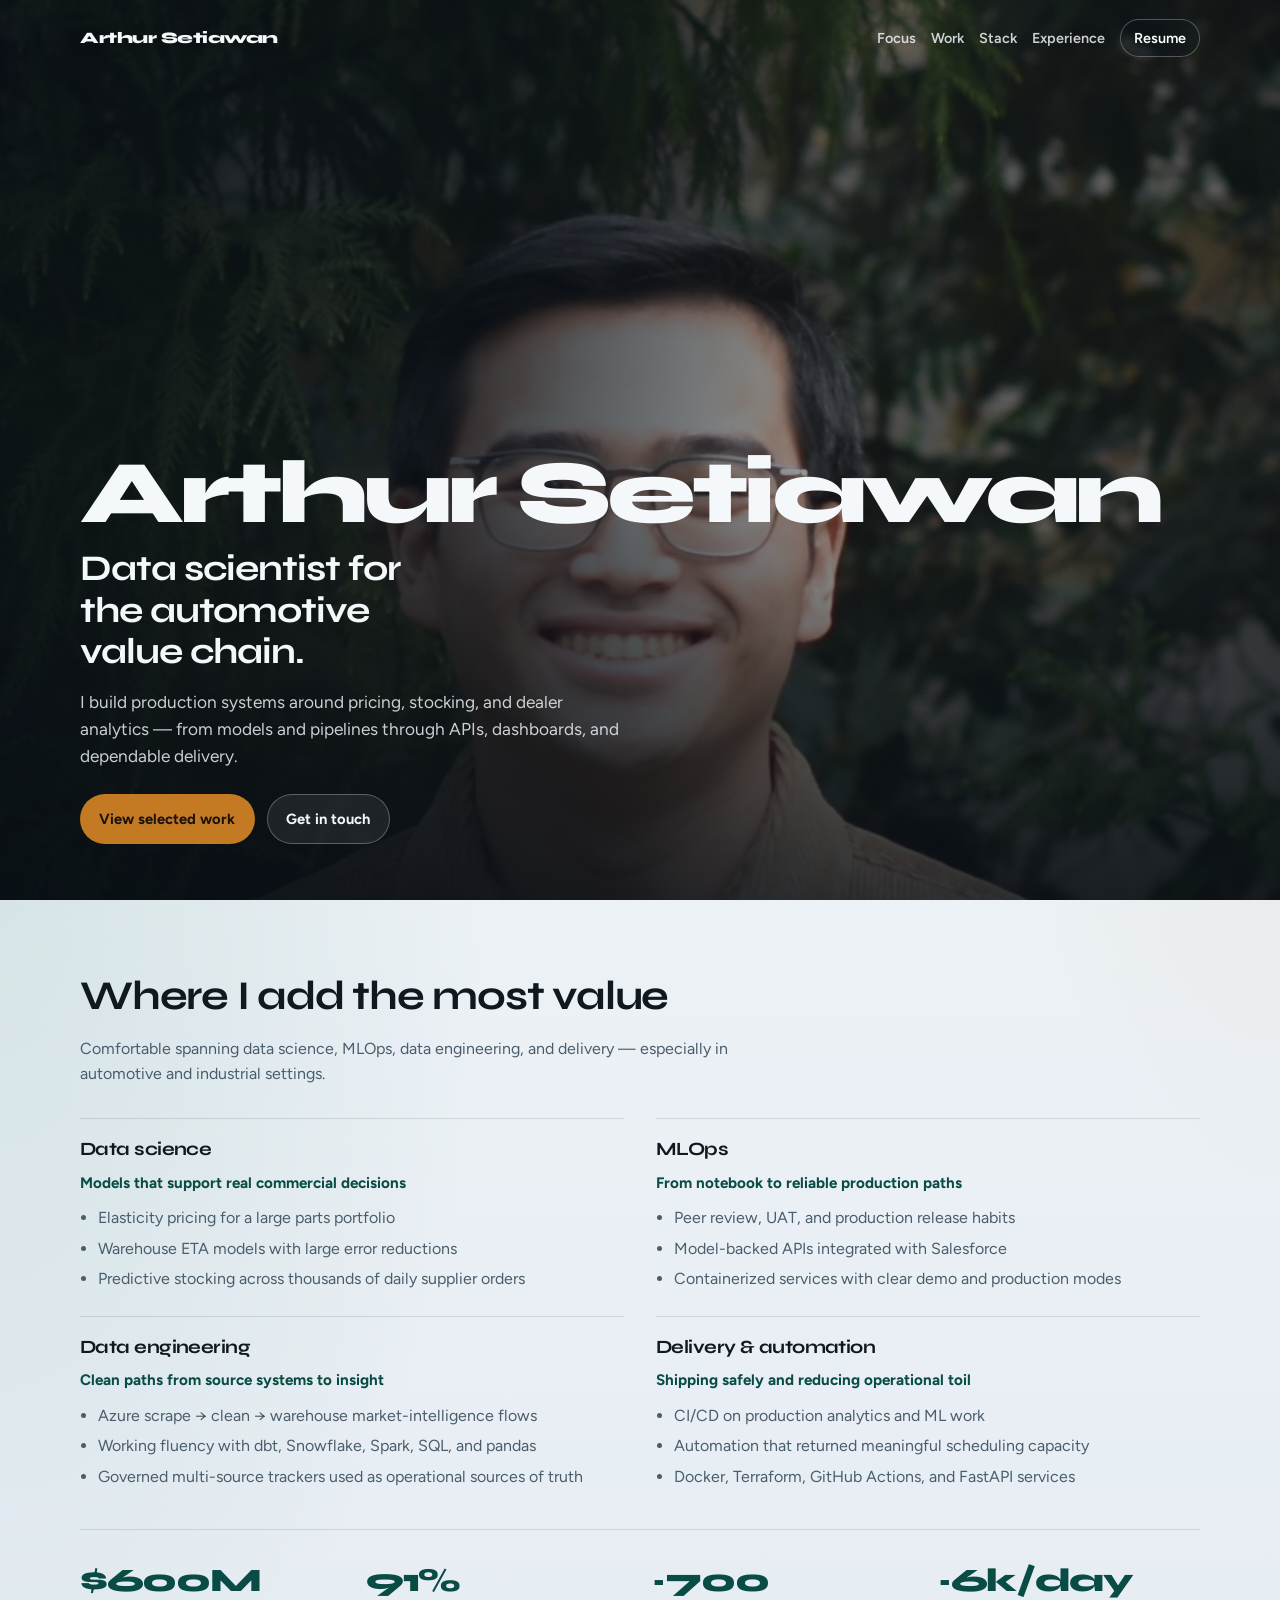
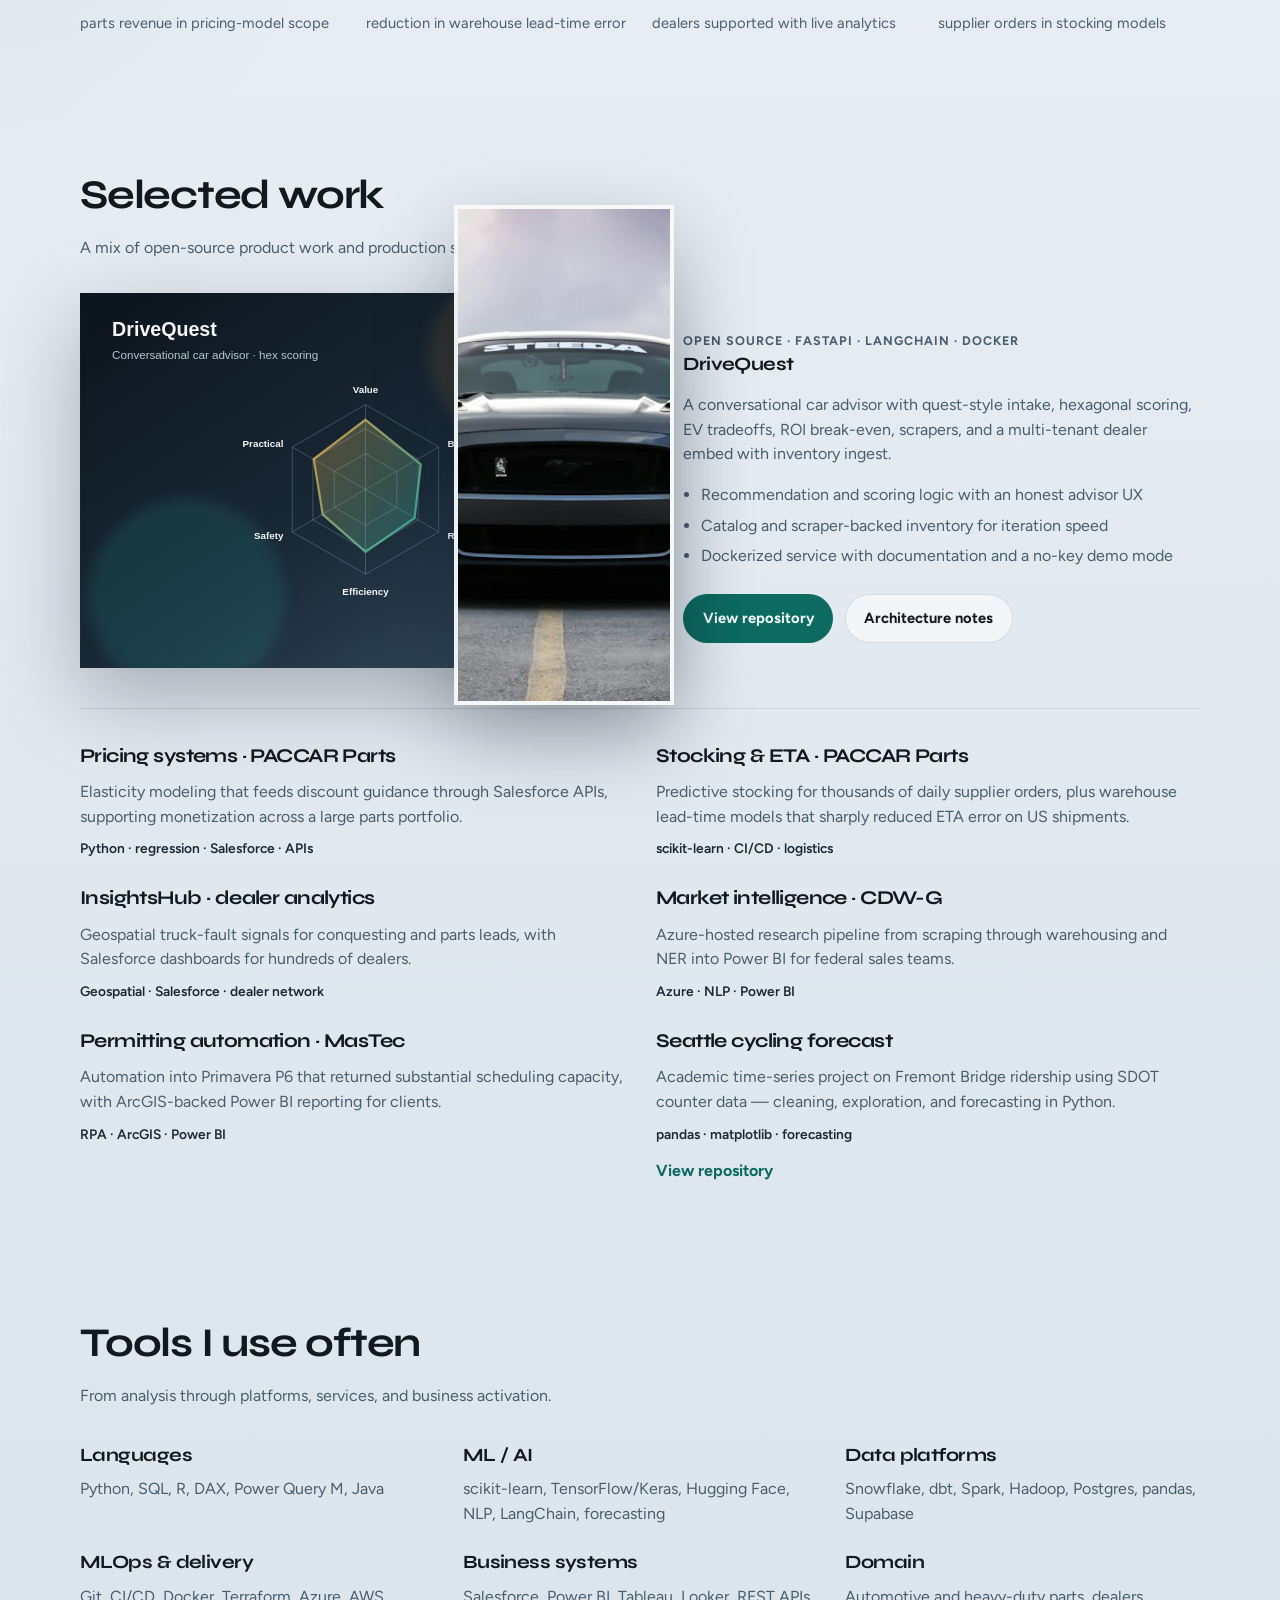
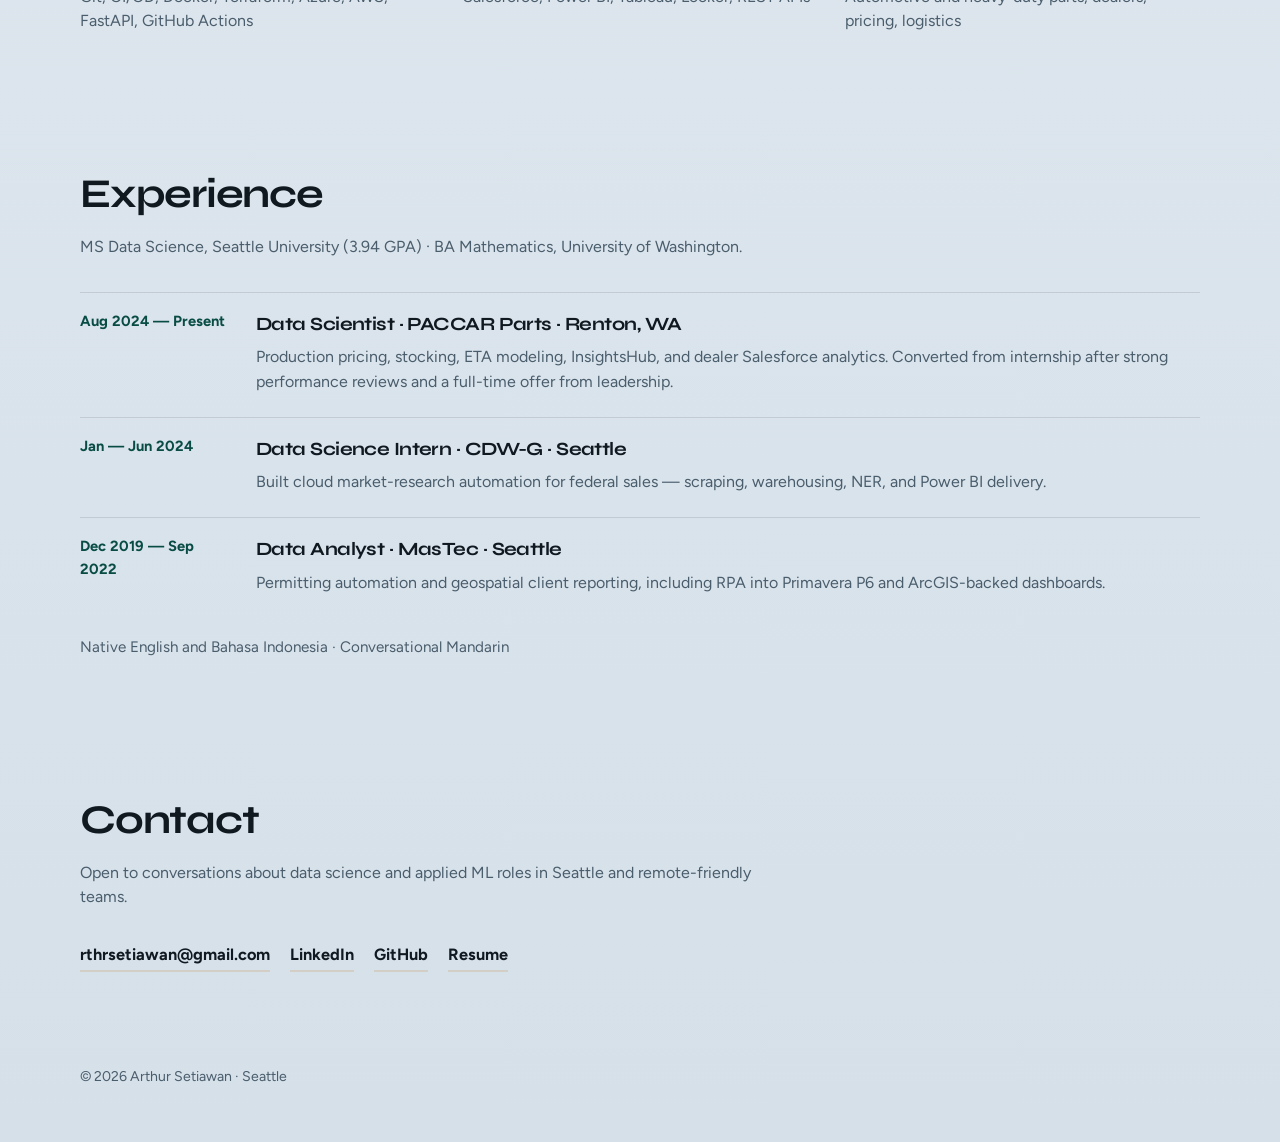
==== commit 5ab2b167: "Soften portfolio copy for a more recruiter-friendly tone Replace hard-sell hiring language with calm" ====
--- a/portfolio/index.html
+++ b/portfolio/index.html
@@ -3,15 +3,15 @@
   <head>
     <meta charset="utf-8" />
     <meta name="viewport" content="width=device-width, initial-scale=1" />
-    <title>Arthur Setiawan — Full-Stack Automotive Data Scientist</title>
+    <title>Arthur Setiawan — Data Scientist</title>
     <meta
       name="description"
-      content="Arthur Setiawan — full-stack automotive data scientist for Data Science, MLOps, Data Engineering, and DevOps roles. Production pricing, stocking, dealer analytics, and DriveQuest."
+      content="Arthur Setiawan is a Seattle data scientist focused on automotive systems — production ML, data platforms, and reliable delivery across pricing, stocking, and dealer analytics."
     />
-    <meta property="og:title" content="Arthur Setiawan — Full-Stack Automotive Data Scientist" />
+    <meta property="og:title" content="Arthur Setiawan — Data Scientist" />
     <meta
       property="og:description"
-      content="Hire for DS, MLOps, Data Engineering, or DevOps — automotive production ML from model to pipeline to API."
+      content="Automotive data science with production ML, data engineering, and MLOps experience. Based in Seattle."
     />
     <meta property="og:type" content="website" />
     <meta name="theme-color" content="#0d171f" />
@@ -28,7 +28,7 @@
     <header class="topbar">
       <a class="wordmark" href="#top">Arthur Setiawan</a>
       <nav class="topnav" aria-label="Primary">
-        <a href="#roles">Roles</a>
+        <a href="#focus">Focus</a>
         <a href="#work">Work</a>
         <a href="#stack">Stack</a>
         <a href="#experience">Experience</a>
@@ -49,63 +49,62 @@
         </div>
         <div class="hero-copy">
           <p class="brand">Arthur Setiawan</p>
-          <h1>Full-stack automotive data scientist.</h1>
+          <h1>Data scientist for the automotive value chain.</h1>
           <p class="lede">
-            I take models all the way to production systems — pricing APIs, stocking
-            engines, dealer analytics, CI/CD, and productized AI for the automotive
-            value chain.
+            I build production systems around pricing, stocking, and dealer analytics —
+            from models and pipelines through APIs, dashboards, and dependable delivery.
           </p>
           <div class="cta-row">
-            <a class="btn btn-primary" href="#work">See proof of work</a>
-            <a class="btn btn-ghost" href="mailto:rthrsetiawan@gmail.com">Email recruiter inbox</a>
-          </div>
-        </div>
-      </section>
-
-      <section id="roles" class="section roles-section">
-        <div class="section-head">
-          <h2>Screen me for any of these reqs</h2>
+            <a class="btn btn-primary" href="#work">View selected work</a>
+            <a class="btn btn-ghost" href="mailto:rthrsetiawan@gmail.com">Get in touch</a>
+          </div>
+        </div>
+      </section>
+
+      <section id="focus" class="section roles-section">
+        <div class="section-head">
+          <h2>Where I add the most value</h2>
           <p>
-            One candidate narrative that maps cleanly to Data Scientist, MLOps,
-            Data Engineer, and DevOps hiring bars — with automotive domain depth.
+            Comfortable spanning data science, MLOps, data engineering, and delivery —
+            especially in automotive and industrial settings.
           </p>
         </div>
 
         <div class="role-map">
           <article>
-            <h3>Data Scientist</h3>
-            <p class="role-hook">Can this person model business-critical decisions?</p>
+            <h3>Data science</h3>
+            <p class="role-hook">Models that support real commercial decisions</p>
             <ul>
-              <li>Log-log elasticity pricing influencing ~$600M parts revenue</li>
-              <li>RandomForest warehouse ETAs (−91% lead-time error on 97% of US shipments)</li>
-              <li>Predictive stocking across ~6,000 supplier orders / day</li>
+              <li>Elasticity pricing for a large parts portfolio</li>
+              <li>Warehouse ETA models with large error reductions</li>
+              <li>Predictive stocking across thousands of daily supplier orders</li>
             </ul>
           </article>
           <article>
             <h3>MLOps</h3>
-            <p class="role-hook">Can they get models into reliable production?</p>
+            <p class="role-hook">From notebook to reliable production paths</p>
             <ul>
-              <li>Peer review → UAT → production deploy discipline</li>
+              <li>Peer review, UAT, and production release habits</li>
               <li>Model-backed APIs integrated with Salesforce</li>
-              <li>Dockerized services + demo/prod paths (DriveQuest)</li>
+              <li>Containerized services with clear demo and production modes</li>
             </ul>
           </article>
           <article>
-            <h3>Data Engineer</h3>
-            <p class="role-hook">Can they own the path from source to warehouse?</p>
+            <h3>Data engineering</h3>
+            <p class="role-hook">Clean paths from source systems to insight</p>
             <ul>
-              <li>Azure scrape → clean → warehouse market-intel flow (CDW-G)</li>
-              <li>dbt / Snowflake / Spark fluency alongside pandas SQL work</li>
-              <li>Multi-source governed trackers as operational source of truth</li>
+              <li>Azure scrape → clean → warehouse market-intelligence flows</li>
+              <li>Working fluency with dbt, Snowflake, Spark, SQL, and pandas</li>
+              <li>Governed multi-source trackers used as operational sources of truth</li>
             </ul>
           </article>
           <article>
-            <h3>DevOps</h3>
-            <p class="role-hook">Can they remove toil and ship safely?</p>
+            <h3>Delivery &amp; automation</h3>
+            <p class="role-hook">Shipping safely and reducing operational toil</p>
             <ul>
-              <li>CI/CD best practices on production analytics/ML work</li>
-              <li>RPA automation reclaiming ~5 FTE of scheduling capacity</li>
-              <li>Terraform / Docker / GitHub Actions comfort; FastAPI services</li>
+              <li>CI/CD on production analytics and ML work</li>
+              <li>Automation that returned meaningful scheduling capacity</li>
+              <li>Docker, Terraform, GitHub Actions, and FastAPI services</li>
             </ul>
           </article>
         </div>
@@ -113,27 +112,27 @@
         <dl class="impact-strip" aria-label="Selected impact">
           <div>
             <dt>$600M</dt>
-            <dd>parts revenue in elasticity pricing scope</dd>
+            <dd>parts revenue in pricing-model scope</dd>
           </div>
           <div>
             <dt>91%</dt>
-            <dd>ETA error cut on 97% of US shipments</dd>
+            <dd>reduction in warehouse lead-time error</dd>
           </div>
           <div>
             <dt>~700</dt>
-            <dd>dealers on live Salesforce analytics</dd>
-          </div>
-          <div>
-            <dt>Top intern</dt>
-            <dd>→ full-time offer from division GM</dd>
+            <dd>dealers supported with live analytics</dd>
+          </div>
+          <div>
+            <dt>~6k/day</dt>
+            <dd>supplier orders in stocking models</dd>
           </div>
         </dl>
       </section>
 
       <section id="work" class="section work-section">
         <div class="section-head">
-          <h2>Proof of work</h2>
-          <p>Open-source full stack you can click, plus production systems you can diligence.</p>
+          <h2>Selected work</h2>
+          <p>A mix of open-source product work and production systems in industry.</p>
         </div>
 
         <article class="feature">
@@ -156,23 +155,23 @@
             <p class="eyebrow">Open source · FastAPI · LangChain · Docker</p>
             <h3>DriveQuest</h3>
             <p>
-              Conversational car advisor end-to-end: quest intake, hex multi-axis
-              scoring, EV tradeoffs, ROI break-even, scrapers, catalog, and a
-              multi-tenant dealer-group embed with inventory ingest.
+              A conversational car advisor with quest-style intake, hexagonal scoring,
+              EV tradeoffs, ROI break-even, scrapers, and a multi-tenant dealer embed
+              with inventory ingest.
             </p>
             <ul class="plain-list">
-              <li><strong>DS:</strong> scoring engine, EV/ROI logic, catalog features</li>
-              <li><strong>DE:</strong> scrapers + curated inventory JSON / SQLAlchemy</li>
-              <li><strong>MLOps/DevOps:</strong> agent + demo fallback, Docker, POC runbook</li>
+              <li>Recommendation and scoring logic with an honest advisor UX</li>
+              <li>Catalog and scraper-backed inventory for iteration speed</li>
+              <li>Dockerized service with documentation and a no-key demo mode</li>
             </ul>
             <div class="cta-row">
               <a class="btn btn-primary" href="https://github.com/arthursetiawan/car_recommender"
-                >Open repository</a
+                >View repository</a
               >
               <a
                 class="btn btn-ghost"
                 href="https://github.com/arthursetiawan/car_recommender/tree/main/docs"
-                >Read architecture docs</a
+                >Architecture notes</a
               >
             </div>
           </div>
@@ -180,50 +179,50 @@
 
         <div class="project-rail">
           <article class="rail-item">
-            <h3>Pricing API · PACCAR Parts</h3>
-            <p>
-              Elasticity model delivering discount recommendations through Salesforce
-              API integration — monetization support on a large parts portfolio.
-            </p>
-            <p class="meta">Python · regression · Salesforce · production API</p>
-          </article>
-          <article class="rail-item">
-            <h3>Stocking + ETA · PACCAR Parts</h3>
-            <p>
-              Predictive stocking for ~6k daily supplier orders; warehouse lead-time
-              model cutting error 91% for 97% of US shipments.
-            </p>
-            <p class="meta">scikit-learn · CI/CD · UAT · logistics</p>
-          </article>
-          <article class="rail-item">
-            <h3>InsightsHub · dealer SaaS</h3>
-            <p>
-              Geospatial truck-fault signals for conquesting and parts leads; Salesforce
-              dashboards for ~700 dealers (sales, incentives, SRM KPIs).
+            <h3>Pricing systems · PACCAR Parts</h3>
+            <p>
+              Elasticity modeling that feeds discount guidance through Salesforce APIs,
+              supporting monetization across a large parts portfolio.
+            </p>
+            <p class="meta">Python · regression · Salesforce · APIs</p>
+          </article>
+          <article class="rail-item">
+            <h3>Stocking &amp; ETA · PACCAR Parts</h3>
+            <p>
+              Predictive stocking for thousands of daily supplier orders, plus warehouse
+              lead-time models that sharply reduced ETA error on US shipments.
+            </p>
+            <p class="meta">scikit-learn · CI/CD · logistics</p>
+          </article>
+          <article class="rail-item">
+            <h3>InsightsHub · dealer analytics</h3>
+            <p>
+              Geospatial truck-fault signals for conquesting and parts leads, with
+              Salesforce dashboards for hundreds of dealers.
             </p>
             <p class="meta">Geospatial · Salesforce · dealer network</p>
           </article>
           <article class="rail-item">
-            <h3>Market intel pipeline · CDW-G</h3>
-            <p>
-              Azure-hosted scrape → warehouse → NER → Power BI, saving ~4 hours of
-              research daily for federal sales teams.
-            </p>
-            <p class="meta">Azure · NLP · Power BI · data engineering</p>
+            <h3>Market intelligence · CDW-G</h3>
+            <p>
+              Azure-hosted research pipeline from scraping through warehousing and NER
+              into Power BI for federal sales teams.
+            </p>
+            <p class="meta">Azure · NLP · Power BI</p>
           </article>
           <article class="rail-item">
             <h3>Permitting automation · MasTec</h3>
             <p>
-              DevOps-led Automation Anywhere into Primavera P6 — ~5 FTE capacity back —
-              plus ArcGIS Power BI as client source of truth.
-            </p>
-            <p class="meta">RPA · ArcGIS · Power BI · governance</p>
+              Automation into Primavera P6 that returned substantial scheduling capacity,
+              with ArcGIS-backed Power BI reporting for clients.
+            </p>
+            <p class="meta">RPA · ArcGIS · Power BI</p>
           </article>
           <article class="rail-item">
             <h3>Seattle cycling forecast</h3>
             <p>
-              DATA 5100 time-series project on Fremont Bridge ridership from SDOT
-              counters — cleaning, EDA, and forecasting in Python.
+              Academic time-series project on Fremont Bridge ridership using SDOT
+              counter data — cleaning, exploration, and forecasting in Python.
             </p>
             <p class="meta">pandas · matplotlib · forecasting</p>
             <a class="text-link" href="https://github.com/arthursetiawan/DATA_5100_Project"
@@ -235,8 +234,8 @@
 
       <section id="stack" class="section stack-section">
         <div class="section-head">
-          <h2>Stack across the full path</h2>
-          <p>Notebook → warehouse → API → dashboard — with automotive domain fluency.</p>
+          <h2>Tools I use often</h2>
+          <p>From analysis through platforms, services, and business activation.</p>
         </div>
         <div class="stack-grid">
           <div>
@@ -252,34 +251,34 @@
             <p>Snowflake, dbt, Spark, Hadoop, Postgres, pandas, Supabase</p>
           </div>
           <div>
-            <h3>MLOps &amp; DevOps</h3>
+            <h3>MLOps &amp; delivery</h3>
             <p>Git, CI/CD, Docker, Terraform, Azure, AWS, FastAPI, GitHub Actions</p>
           </div>
           <div>
-            <h3>Activation</h3>
+            <h3>Business systems</h3>
             <p>Salesforce, Power BI, Tableau, Looker, REST APIs</p>
           </div>
           <div>
             <h3>Domain</h3>
-            <p>Automotive &amp; heavy-duty parts, dealers, pricing, logistics, uptime</p>
+            <p>Automotive and heavy-duty parts, dealers, pricing, logistics</p>
           </div>
         </div>
       </section>
 
       <section id="experience" class="section experience-section">
         <div class="section-head">
-          <h2>Experience &amp; education</h2>
+          <h2>Experience</h2>
           <p>MS Data Science, Seattle University (3.94 GPA) · BA Mathematics, University of Washington.</p>
         </div>
         <ol class="timeline">
           <li>
-            <div class="when">Aug 2024 — Now</div>
+            <div class="when">Aug 2024 — Present</div>
             <div>
               <h3>Data Scientist · PACCAR Parts · Renton, WA</h3>
               <p>
-                Production pricing, stocking, ETA, InsightsHub, and dealer Salesforce
-                analytics. Ranked Top Intern Summer 2023 → full-time offer from the
-                division general manager.
+                Production pricing, stocking, ETA modeling, InsightsHub, and dealer
+                Salesforce analytics. Converted from internship after strong performance
+                reviews and a full-time offer from leadership.
               </p>
             </div>
           </li>
@@ -288,8 +287,8 @@
             <div>
               <h3>Data Science Intern · CDW-G · Seattle</h3>
               <p>
-                Cloud market-research automation for federal sales — durable scrape,
-                warehouse, NER, and Power BI system.
+                Built cloud market-research automation for federal sales — scraping,
+                warehousing, NER, and Power BI delivery.
               </p>
             </div>
           </li>
@@ -298,38 +297,33 @@
             <div>
               <h3>Data Analyst · MasTec · Seattle</h3>
               <p>
-                Permitting automation and geospatial client reporting; led DevOps-style
-                RPA that returned capacity equivalent to five FTEs.
+                Permitting automation and geospatial client reporting, including RPA into
+                Primavera P6 and ArcGIS-backed dashboards.
               </p>
             </div>
           </li>
         </ol>
         <p class="langs">
-          Native English &amp; Bahasa Indonesia · Conversational Mandarin · Interests:
-          automotive, horology, coffee, competitive gaming, soccer, hip-hop
+          Native English and Bahasa Indonesia · Conversational Mandarin
         </p>
       </section>
 
       <section id="contact" class="section contact-section">
         <div class="section-head">
-          <h2>Recruiter next step</h2>
-          <p>
-            Looking for a full-stack automotive data scientist who can model, pipeline,
-            deploy, and explain? I’m ready for DS, MLOps, DE, and DevOps conversations.
-          </p>
+          <h2>Contact</h2>
+          <p>Open to conversations about data science and applied ML roles in Seattle and remote-friendly teams.</p>
         </div>
         <div class="contact-row">
           <a href="mailto:rthrsetiawan@gmail.com">rthrsetiawan@gmail.com</a>
           <a href="https://www.linkedin.com/in/arthursetiawan/" rel="noopener">LinkedIn</a>
           <a href="https://github.com/arthursetiawan" rel="noopener">GitHub</a>
-          <a href="resume/2026_Arthur_Setiawan_Resume.pdf">Resume PDF</a>
-          <a href="tel:+12063492559">(206) 349-2559</a>
+          <a href="resume/2026_Arthur_Setiawan_Resume.pdf">Resume</a>
         </div>
       </section>
     </main>
 
     <footer class="site-footer">
-      <p>© <span id="year">2026</span> Arthur Setiawan · Full-stack automotive data scientist · Seattle</p>
+      <p>© <span id="year">2026</span> Arthur Setiawan · Seattle</p>
     </footer>
 
     <script src="script.js"></script>
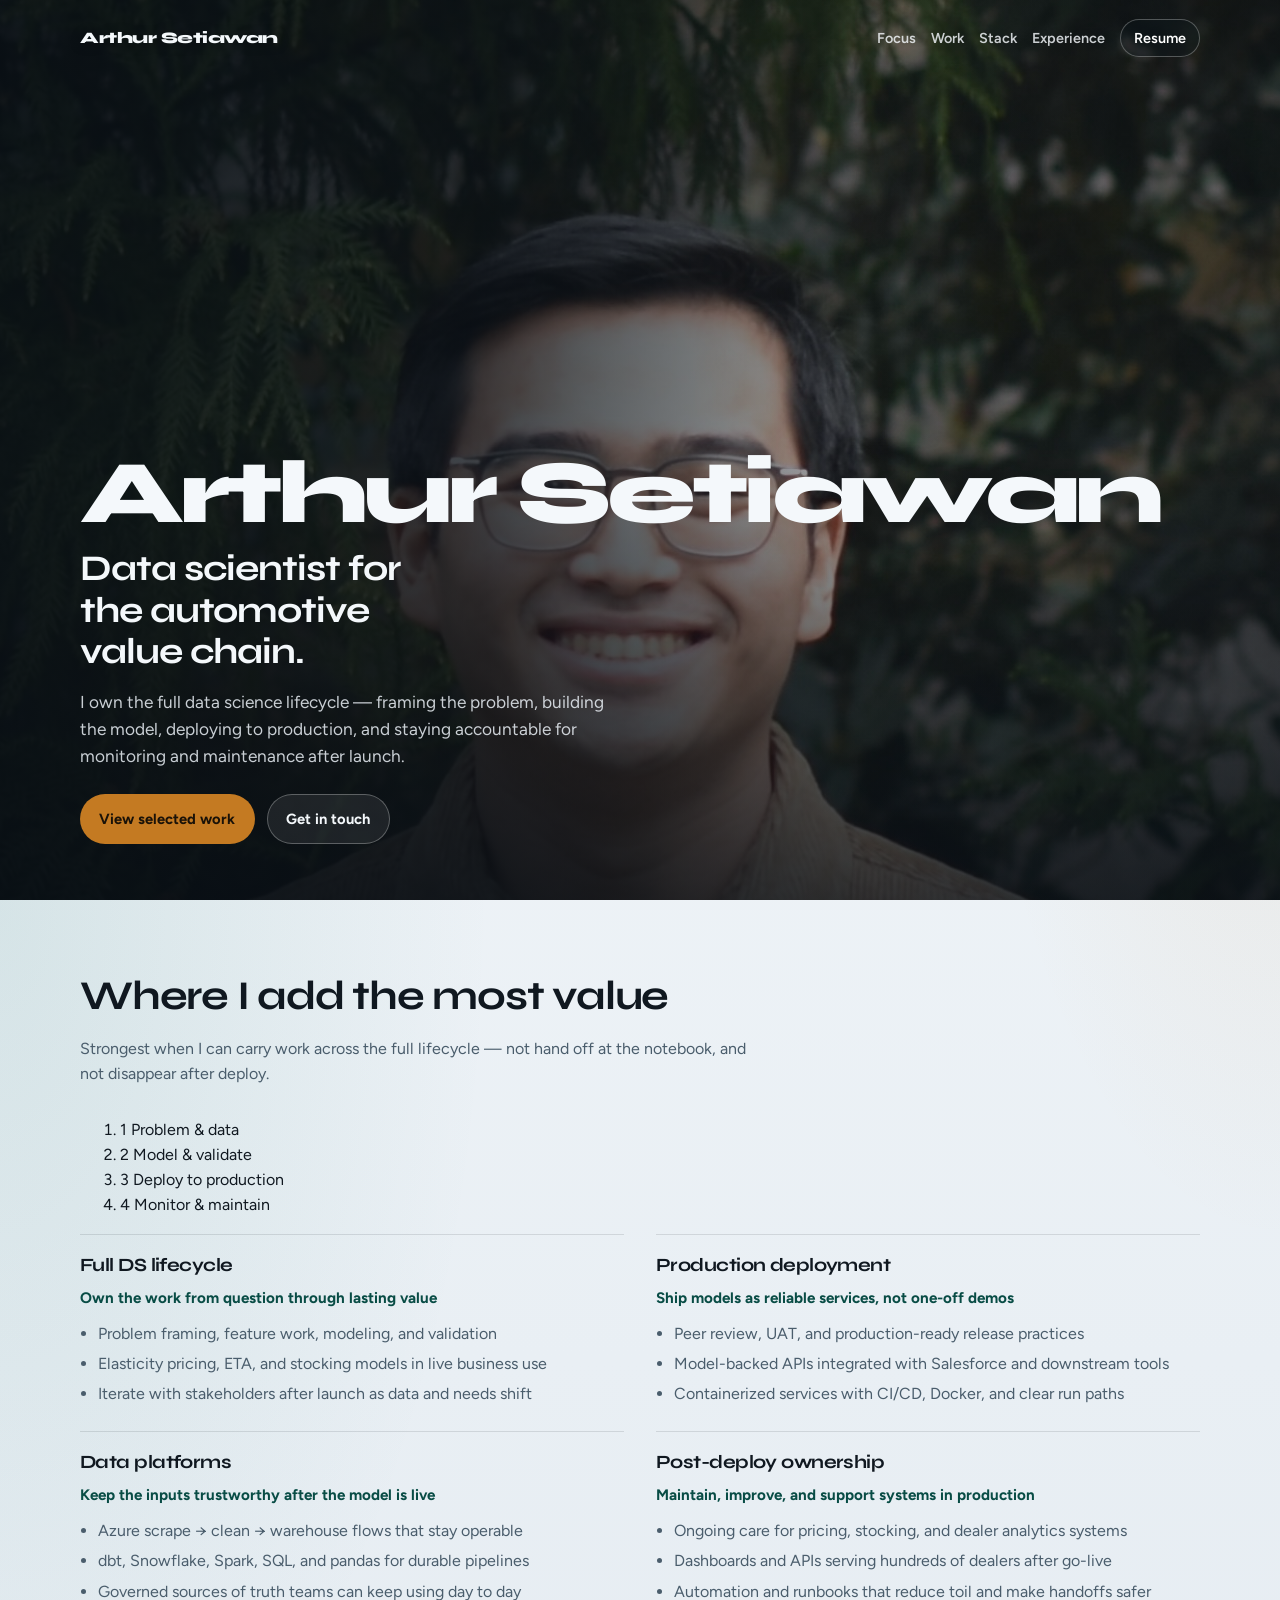
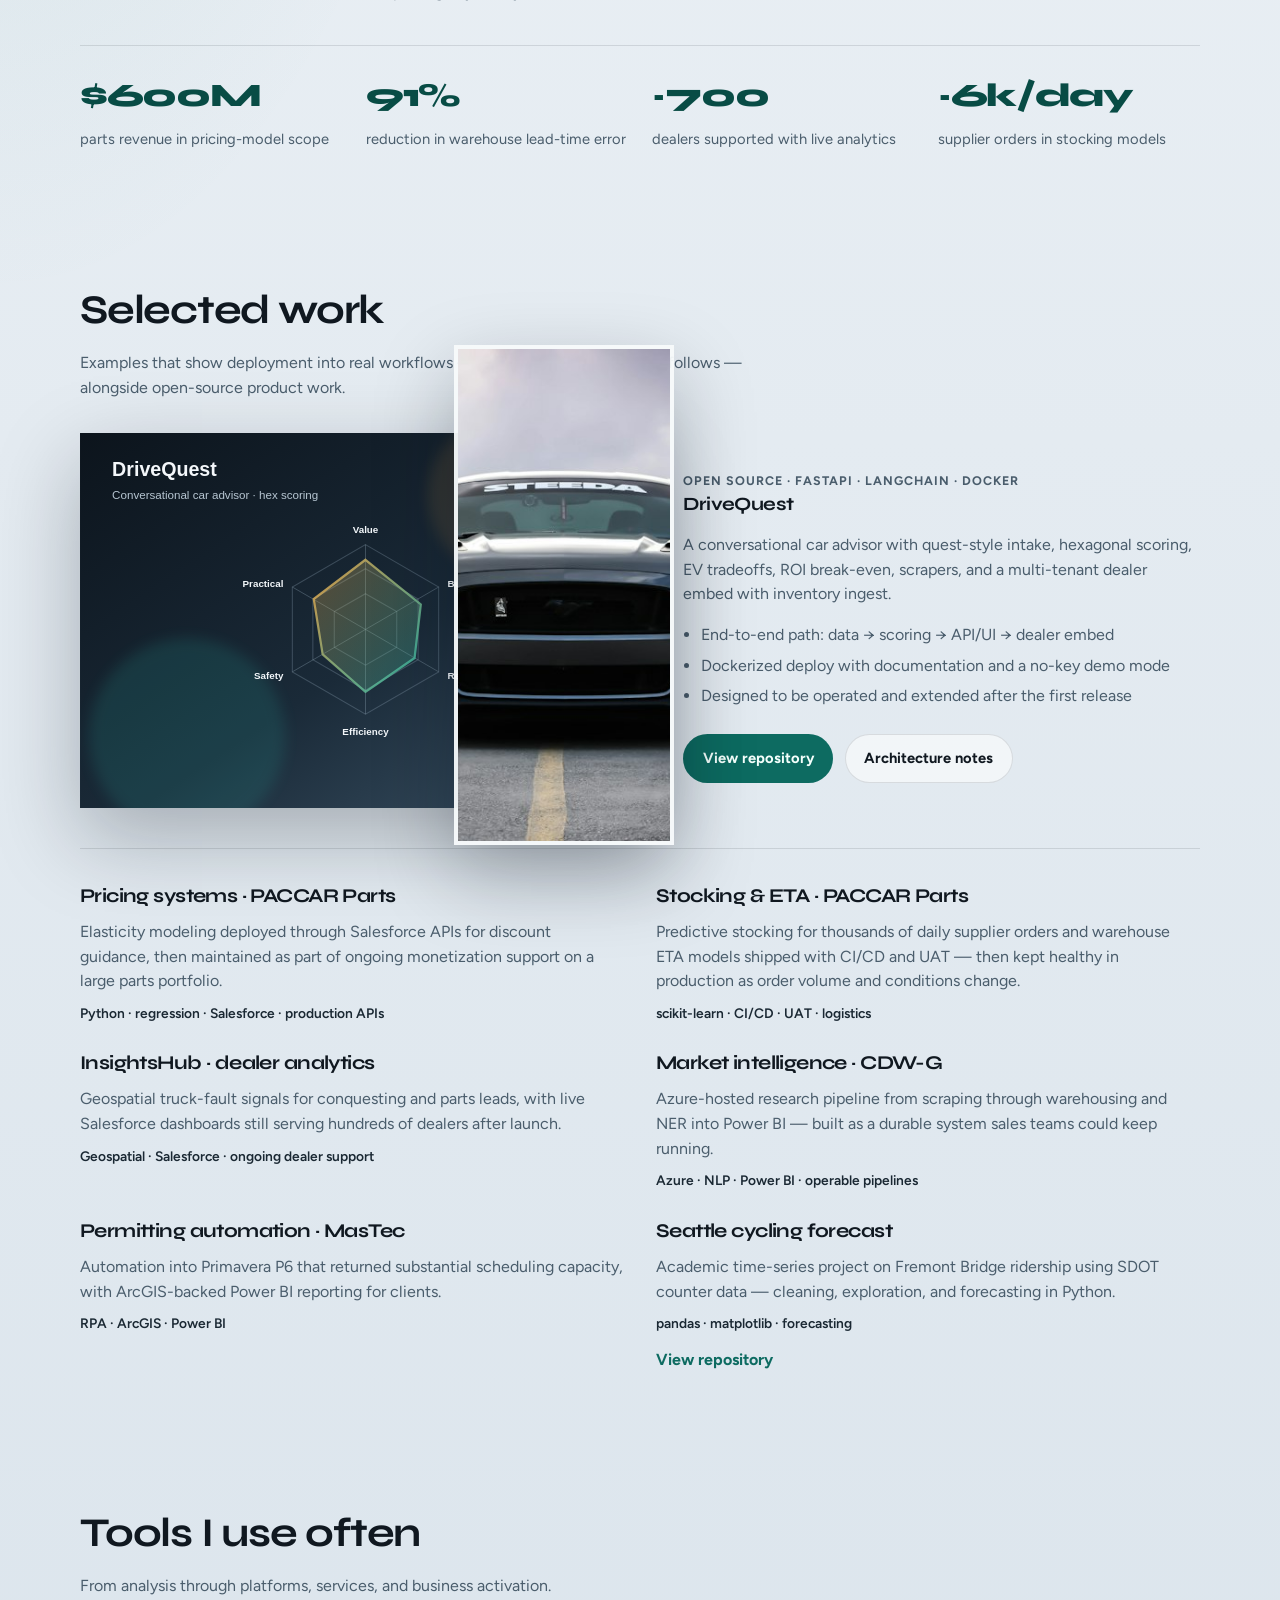
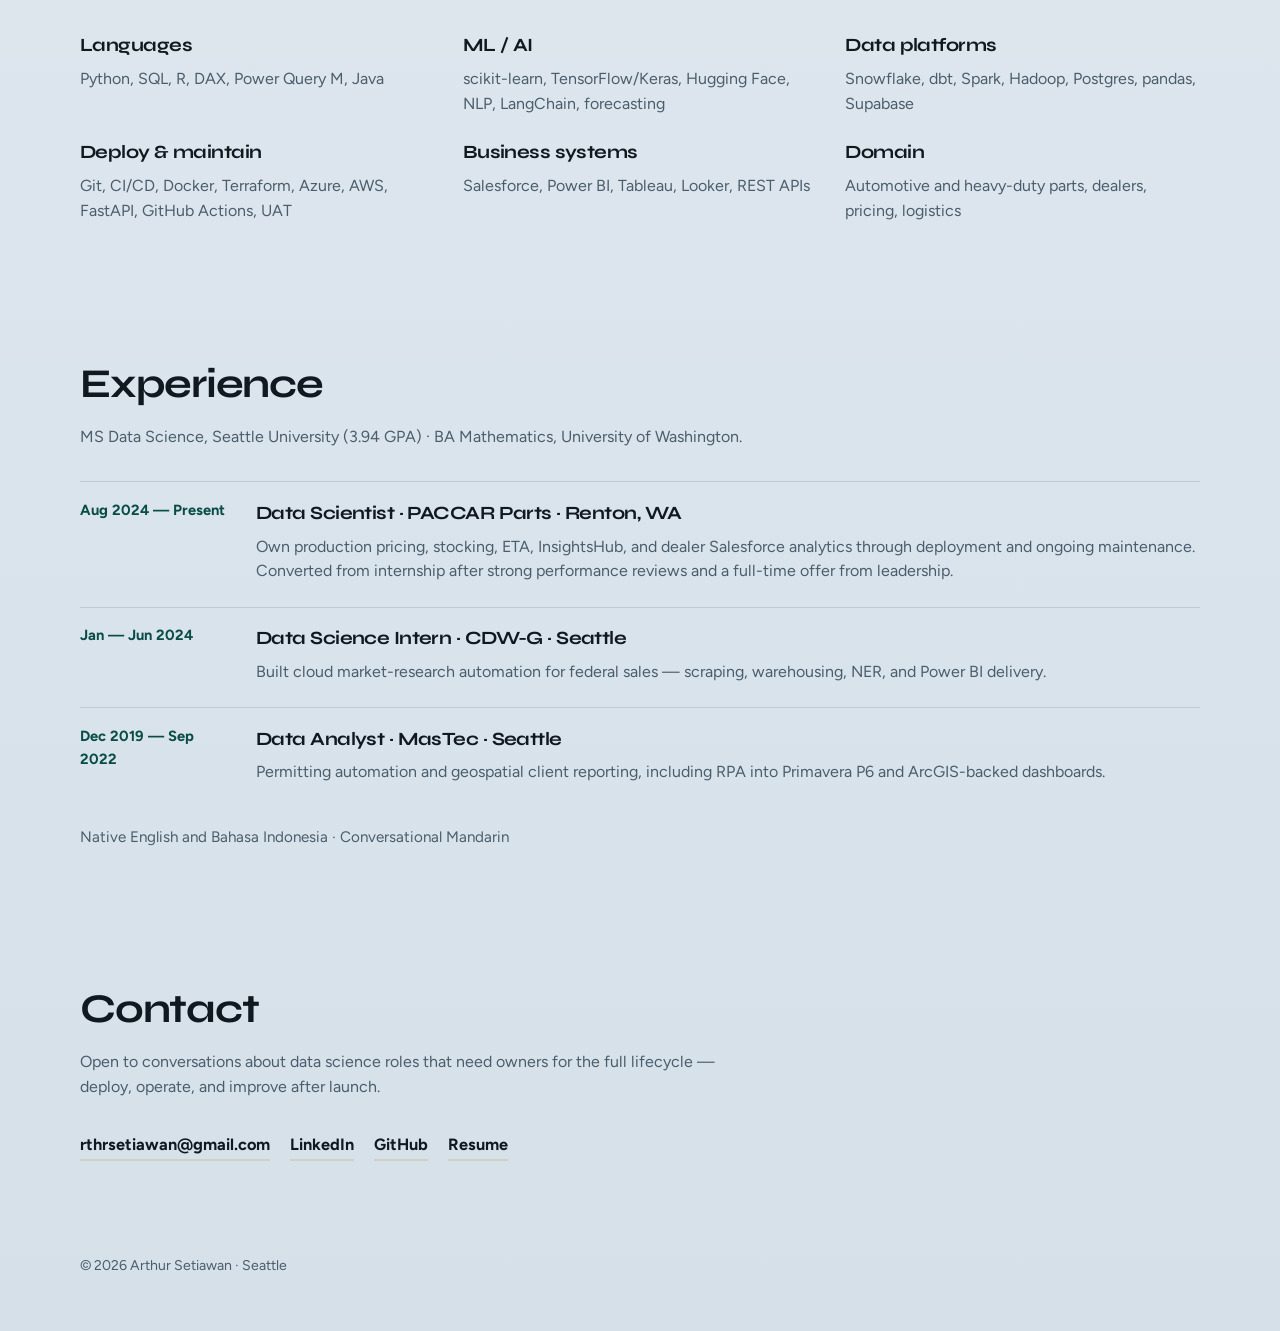
==== commit 0c0da488: "Highlight full DS lifecycle and post-deploy ownership Show production deployment, maintenance after " ====
--- a/portfolio/index.html
+++ b/portfolio/index.html
@@ -6,12 +6,12 @@
     <title>Arthur Setiawan — Data Scientist</title>
     <meta
       name="description"
-      content="Arthur Setiawan is a Seattle data scientist focused on automotive systems — production ML, data platforms, and reliable delivery across pricing, stocking, and dealer analytics."
+      content="Arthur Setiawan is a Seattle data scientist who owns the full DS lifecycle — from modeling through production deployment, monitoring, and ongoing maintenance for automotive systems."
     />
     <meta property="og:title" content="Arthur Setiawan — Data Scientist" />
     <meta
       property="og:description"
-      content="Automotive data science with production ML, data engineering, and MLOps experience. Based in Seattle."
+      content="Automotive data science with production deployment, MLOps, and post-launch ownership. Based in Seattle."
     />
     <meta property="og:type" content="website" />
     <meta name="theme-color" content="#0d171f" />
@@ -51,8 +51,9 @@
           <p class="brand">Arthur Setiawan</p>
           <h1>Data scientist for the automotive value chain.</h1>
           <p class="lede">
-            I build production systems around pricing, stocking, and dealer analytics —
-            from models and pipelines through APIs, dashboards, and dependable delivery.
+            I own the full data science lifecycle — framing the problem, building the
+            model, deploying to production, and staying accountable for monitoring and
+            maintenance after launch.
           </p>
           <div class="cta-row">
             <a class="btn btn-primary" href="#work">View selected work</a>
@@ -65,46 +66,53 @@
         <div class="section-head">
           <h2>Where I add the most value</h2>
           <p>
-            Comfortable spanning data science, MLOps, data engineering, and delivery —
-            especially in automotive and industrial settings.
+            Strongest when I can carry work across the full lifecycle — not hand off at
+            the notebook, and not disappear after deploy.
           </p>
         </div>
+
+        <ol class="lifecycle" aria-label="Data science lifecycle">
+          <li><span>1</span> Problem &amp; data</li>
+          <li><span>2</span> Model &amp; validate</li>
+          <li><span>3</span> Deploy to production</li>
+          <li><span>4</span> Monitor &amp; maintain</li>
+        </ol>
 
         <div class="role-map">
           <article>
-            <h3>Data science</h3>
-            <p class="role-hook">Models that support real commercial decisions</p>
+            <h3>Full DS lifecycle</h3>
+            <p class="role-hook">Own the work from question through lasting value</p>
             <ul>
-              <li>Elasticity pricing for a large parts portfolio</li>
-              <li>Warehouse ETA models with large error reductions</li>
-              <li>Predictive stocking across thousands of daily supplier orders</li>
+              <li>Problem framing, feature work, modeling, and validation</li>
+              <li>Elasticity pricing, ETA, and stocking models in live business use</li>
+              <li>Iterate with stakeholders after launch as data and needs shift</li>
             </ul>
           </article>
           <article>
-            <h3>MLOps</h3>
-            <p class="role-hook">From notebook to reliable production paths</p>
+            <h3>Production deployment</h3>
+            <p class="role-hook">Ship models as reliable services, not one-off demos</p>
             <ul>
-              <li>Peer review, UAT, and production release habits</li>
-              <li>Model-backed APIs integrated with Salesforce</li>
-              <li>Containerized services with clear demo and production modes</li>
+              <li>Peer review, UAT, and production-ready release practices</li>
+              <li>Model-backed APIs integrated with Salesforce and downstream tools</li>
+              <li>Containerized services with CI/CD, Docker, and clear run paths</li>
             </ul>
           </article>
           <article>
-            <h3>Data engineering</h3>
-            <p class="role-hook">Clean paths from source systems to insight</p>
+            <h3>Data platforms</h3>
+            <p class="role-hook">Keep the inputs trustworthy after the model is live</p>
             <ul>
-              <li>Azure scrape → clean → warehouse market-intelligence flows</li>
-              <li>Working fluency with dbt, Snowflake, Spark, SQL, and pandas</li>
-              <li>Governed multi-source trackers used as operational sources of truth</li>
+              <li>Azure scrape → clean → warehouse flows that stay operable</li>
+              <li>dbt, Snowflake, Spark, SQL, and pandas for durable pipelines</li>
+              <li>Governed sources of truth teams can keep using day to day</li>
             </ul>
           </article>
           <article>
-            <h3>Delivery &amp; automation</h3>
-            <p class="role-hook">Shipping safely and reducing operational toil</p>
+            <h3>Post-deploy ownership</h3>
+            <p class="role-hook">Maintain, improve, and support systems in production</p>
             <ul>
-              <li>CI/CD on production analytics and ML work</li>
-              <li>Automation that returned meaningful scheduling capacity</li>
-              <li>Docker, Terraform, GitHub Actions, and FastAPI services</li>
+              <li>Ongoing care for pricing, stocking, and dealer analytics systems</li>
+              <li>Dashboards and APIs serving hundreds of dealers after go-live</li>
+              <li>Automation and runbooks that reduce toil and make handoffs safer</li>
             </ul>
           </article>
         </div>
@@ -132,7 +140,10 @@
       <section id="work" class="section work-section">
         <div class="section-head">
           <h2>Selected work</h2>
-          <p>A mix of open-source product work and production systems in industry.</p>
+          <p>
+            Examples that show deployment into real workflows — and the maintenance that
+            follows — alongside open-source product work.
+          </p>
         </div>
 
         <article class="feature">
@@ -160,9 +171,9 @@
               with inventory ingest.
             </p>
             <ul class="plain-list">
-              <li>Recommendation and scoring logic with an honest advisor UX</li>
-              <li>Catalog and scraper-backed inventory for iteration speed</li>
-              <li>Dockerized service with documentation and a no-key demo mode</li>
+              <li>End-to-end path: data → scoring → API/UI → dealer embed</li>
+              <li>Dockerized deploy with documentation and a no-key demo mode</li>
+              <li>Designed to be operated and extended after the first release</li>
             </ul>
             <div class="cta-row">
               <a class="btn btn-primary" href="https://github.com/arthursetiawan/car_recommender"
@@ -181,34 +192,36 @@
           <article class="rail-item">
             <h3>Pricing systems · PACCAR Parts</h3>
             <p>
-              Elasticity modeling that feeds discount guidance through Salesforce APIs,
-              supporting monetization across a large parts portfolio.
-            </p>
-            <p class="meta">Python · regression · Salesforce · APIs</p>
+              Elasticity modeling deployed through Salesforce APIs for discount guidance,
+              then maintained as part of ongoing monetization support on a large parts
+              portfolio.
+            </p>
+            <p class="meta">Python · regression · Salesforce · production APIs</p>
           </article>
           <article class="rail-item">
             <h3>Stocking &amp; ETA · PACCAR Parts</h3>
             <p>
-              Predictive stocking for thousands of daily supplier orders, plus warehouse
-              lead-time models that sharply reduced ETA error on US shipments.
-            </p>
-            <p class="meta">scikit-learn · CI/CD · logistics</p>
+              Predictive stocking for thousands of daily supplier orders and warehouse
+              ETA models shipped with CI/CD and UAT — then kept healthy in production as
+              order volume and conditions change.
+            </p>
+            <p class="meta">scikit-learn · CI/CD · UAT · logistics</p>
           </article>
           <article class="rail-item">
             <h3>InsightsHub · dealer analytics</h3>
             <p>
-              Geospatial truck-fault signals for conquesting and parts leads, with
-              Salesforce dashboards for hundreds of dealers.
-            </p>
-            <p class="meta">Geospatial · Salesforce · dealer network</p>
+              Geospatial truck-fault signals for conquesting and parts leads, with live
+              Salesforce dashboards still serving hundreds of dealers after launch.
+            </p>
+            <p class="meta">Geospatial · Salesforce · ongoing dealer support</p>
           </article>
           <article class="rail-item">
             <h3>Market intelligence · CDW-G</h3>
             <p>
               Azure-hosted research pipeline from scraping through warehousing and NER
-              into Power BI for federal sales teams.
-            </p>
-            <p class="meta">Azure · NLP · Power BI</p>
+              into Power BI — built as a durable system sales teams could keep running.
+            </p>
+            <p class="meta">Azure · NLP · Power BI · operable pipelines</p>
           </article>
           <article class="rail-item">
             <h3>Permitting automation · MasTec</h3>
@@ -251,8 +264,8 @@
             <p>Snowflake, dbt, Spark, Hadoop, Postgres, pandas, Supabase</p>
           </div>
           <div>
-            <h3>MLOps &amp; delivery</h3>
-            <p>Git, CI/CD, Docker, Terraform, Azure, AWS, FastAPI, GitHub Actions</p>
+            <h3>Deploy &amp; maintain</h3>
+            <p>Git, CI/CD, Docker, Terraform, Azure, AWS, FastAPI, GitHub Actions, UAT</p>
           </div>
           <div>
             <h3>Business systems</h3>
@@ -276,9 +289,10 @@
             <div>
               <h3>Data Scientist · PACCAR Parts · Renton, WA</h3>
               <p>
-                Production pricing, stocking, ETA modeling, InsightsHub, and dealer
-                Salesforce analytics. Converted from internship after strong performance
-                reviews and a full-time offer from leadership.
+                Own production pricing, stocking, ETA, InsightsHub, and dealer Salesforce
+                analytics through deployment and ongoing maintenance. Converted from
+                internship after strong performance reviews and a full-time offer from
+                leadership.
               </p>
             </div>
           </li>
@@ -311,7 +325,10 @@
       <section id="contact" class="section contact-section">
         <div class="section-head">
           <h2>Contact</h2>
-          <p>Open to conversations about data science and applied ML roles in Seattle and remote-friendly teams.</p>
+          <p>
+            Open to conversations about data science roles that need owners for the full
+            lifecycle — deploy, operate, and improve after launch.
+          </p>
         </div>
         <div class="contact-row">
           <a href="mailto:rthrsetiawan@gmail.com">rthrsetiawan@gmail.com</a>
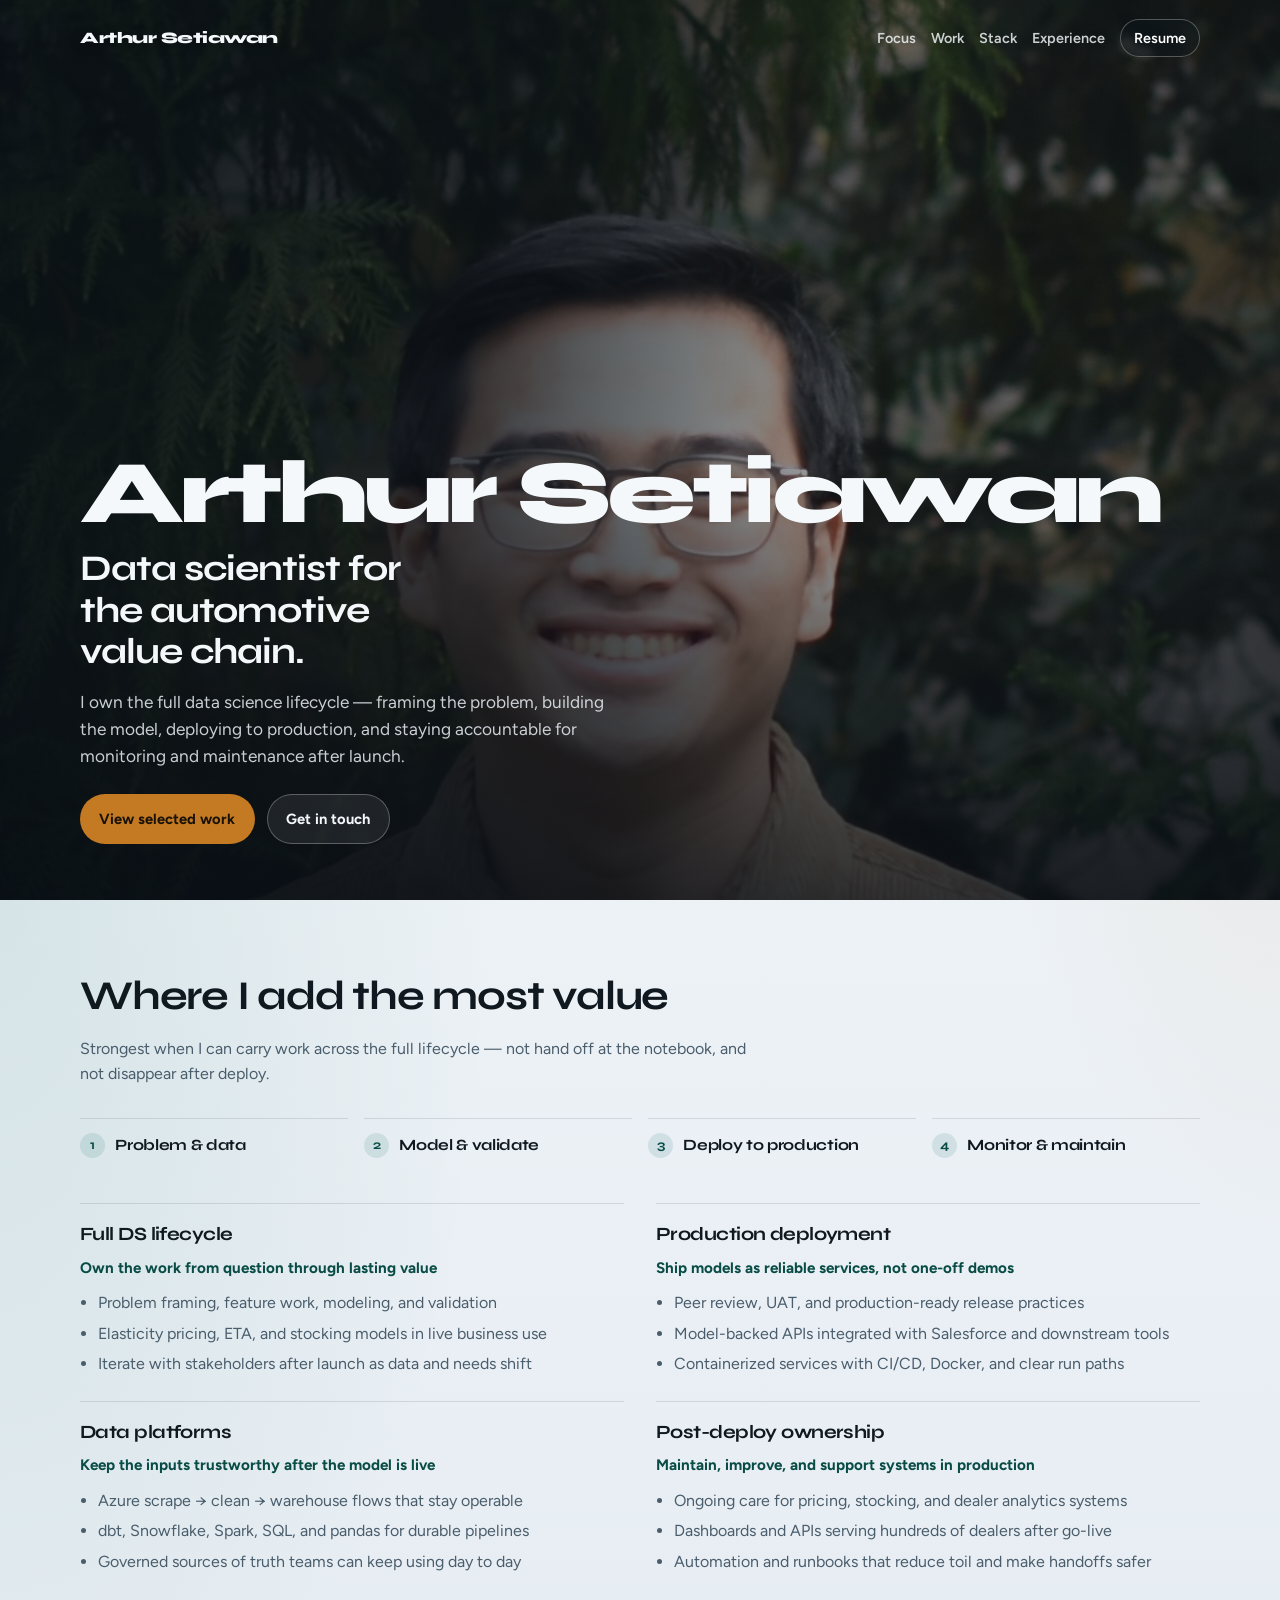
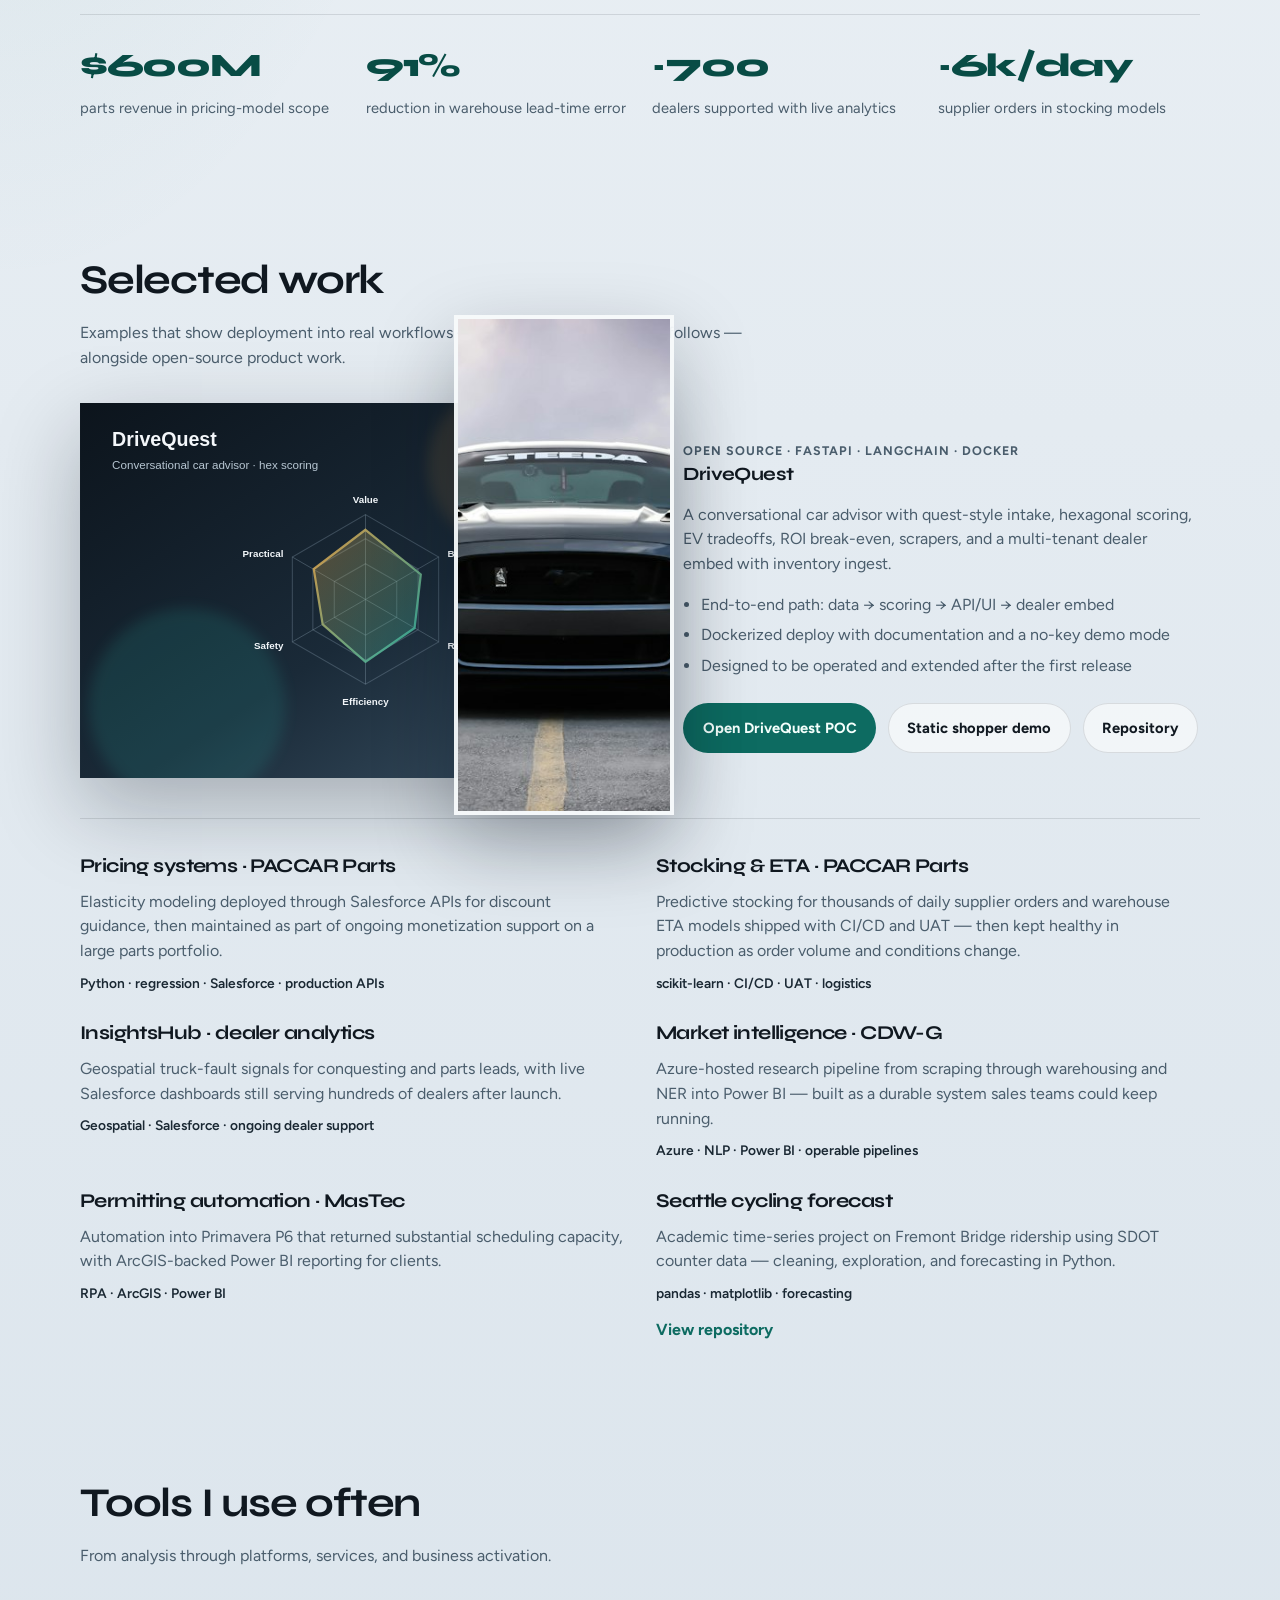
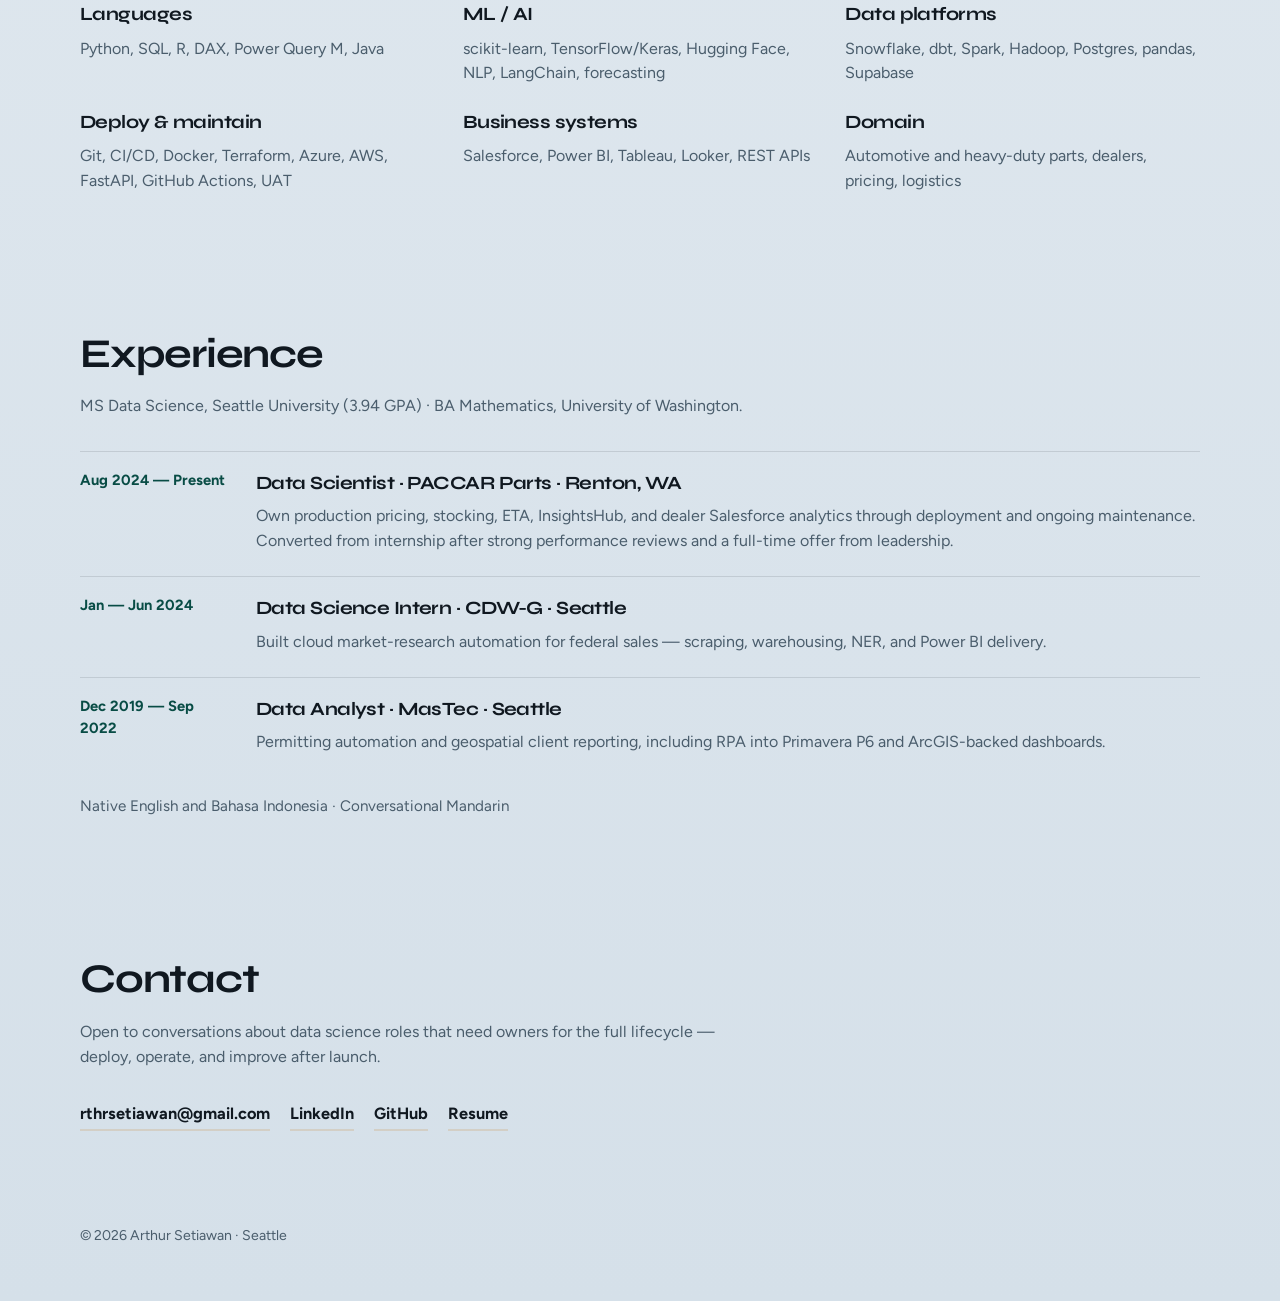
==== commit 1ce6009a: "Publish DriveQuest POC on GitHub Pages with static demo and docs Add portfolio/drivequest hub, clien" ====
--- a/portfolio/index.html
+++ b/portfolio/index.html
@@ -176,13 +176,12 @@
               <li>Designed to be operated and extended after the first release</li>
             </ul>
             <div class="cta-row">
-              <a class="btn btn-primary" href="https://github.com/arthursetiawan/car_recommender"
-                >View repository</a
-              >
+              <a class="btn btn-primary" href="drivequest/">Open DriveQuest POC</a>
+              <a class="btn btn-ghost" href="drivequest/demo.html">Static shopper demo</a>
               <a
                 class="btn btn-ghost"
-                href="https://github.com/arthursetiawan/car_recommender/tree/main/docs"
-                >Architecture notes</a
+                href="https://github.com/arthursetiawan/car_recommender"
+                >Repository</a
               >
             </div>
           </div>
--- a/portfolio/styles.css
+++ b/portfolio/styles.css
@@ -5,6 +5,7 @@
   --line: rgba(16, 24, 32, 0.12);
   --teal: #0d6b61;
   --teal-deep: #084c45;
+  --teal-soft: rgba(13, 107, 97, 0.12);
   --amber: #c47a22;
   --amber-soft: rgba(196, 122, 34, 0.18);
   --night: #0d171f;
@@ -247,6 +248,40 @@
   color: var(--ink-soft);
 }
 
+.lifecycle {
+  list-style: none;
+  margin: 0 0 2rem;
+  padding: 0;
+  display: grid;
+  grid-template-columns: repeat(4, minmax(0, 1fr));
+  gap: 0.75rem 1rem;
+}
+
+.lifecycle li {
+  display: flex;
+  align-items: center;
+  gap: 0.65rem;
+  padding: 0.85rem 0;
+  border-top: 1px solid var(--line);
+  font-family: var(--font-display);
+  font-weight: 700;
+  font-size: 0.98rem;
+  letter-spacing: -0.02em;
+  color: var(--ink);
+}
+
+.lifecycle span {
+  display: inline-flex;
+  align-items: center;
+  justify-content: center;
+  width: 1.55rem;
+  height: 1.55rem;
+  border-radius: 999px;
+  background: var(--teal-soft, rgba(13, 107, 97, 0.12));
+  color: var(--teal-deep);
+  font-size: 0.82rem;
+}
+
 .role-map {
   display: grid;
   grid-template-columns: repeat(2, minmax(0, 1fr));
@@ -486,6 +521,7 @@
   .feature,
   .project-rail,
   .role-map,
+  .lifecycle,
   .stack-grid,
   .impact-strip,
   .timeline li {
@@ -493,6 +529,7 @@
   }
 
   .role-map,
+  .lifecycle,
   .project-rail,
   .stack-grid,
   .impact-strip {
@@ -528,6 +565,7 @@
 
 @media (max-width: 560px) {
   .role-map,
+  .lifecycle,
   .project-rail,
   .stack-grid,
   .impact-strip {
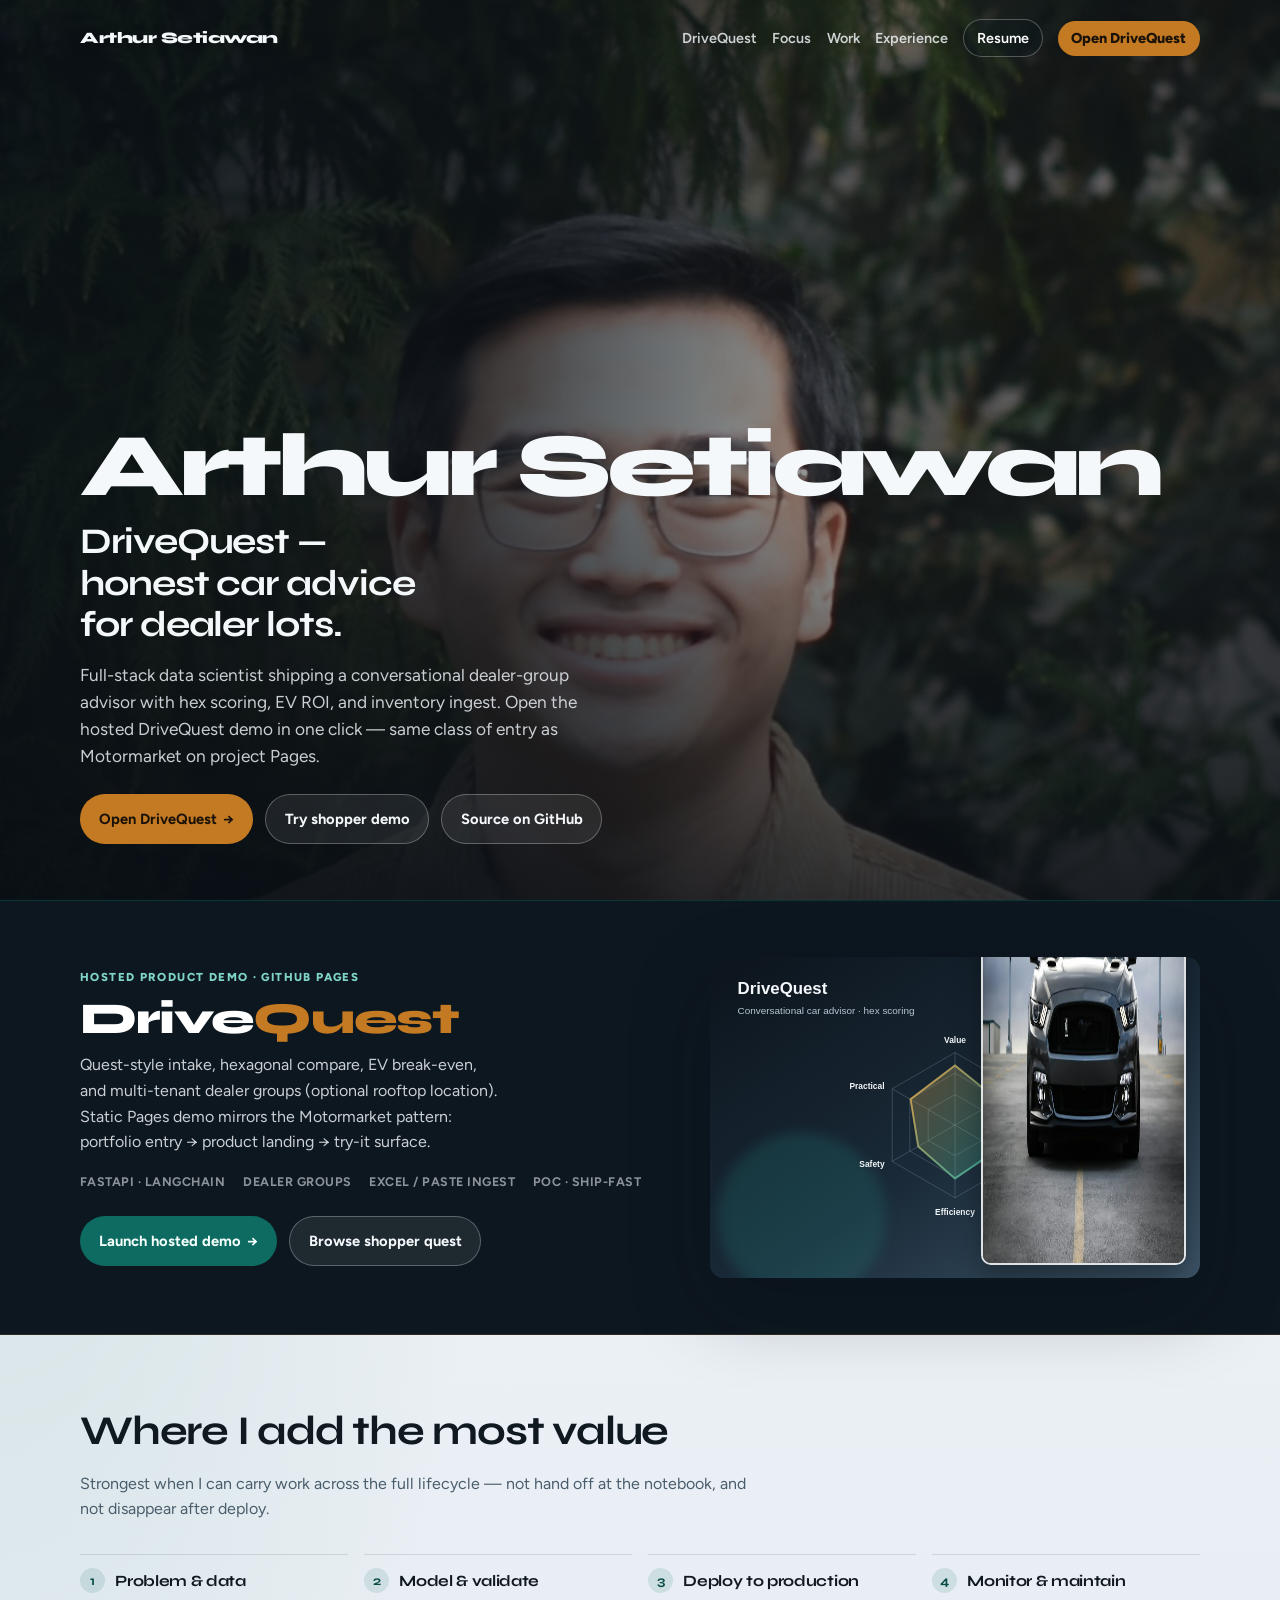
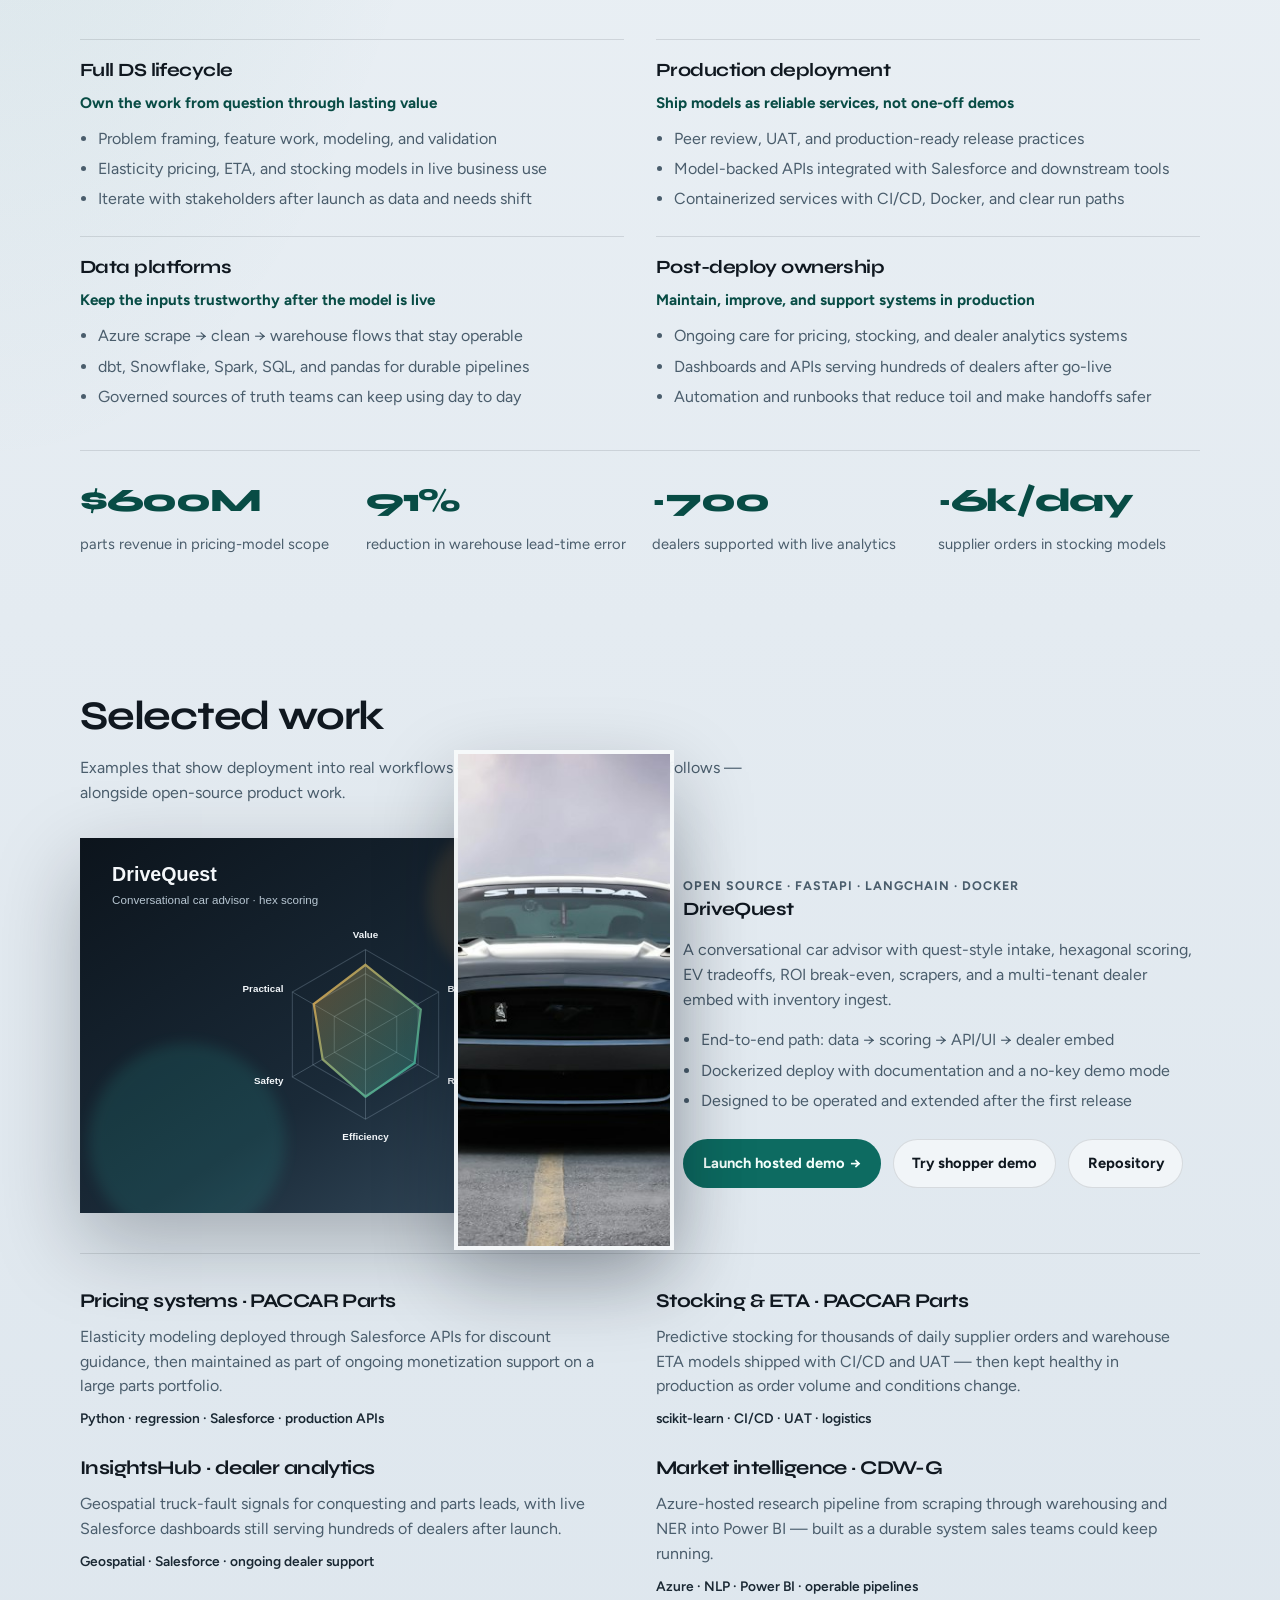
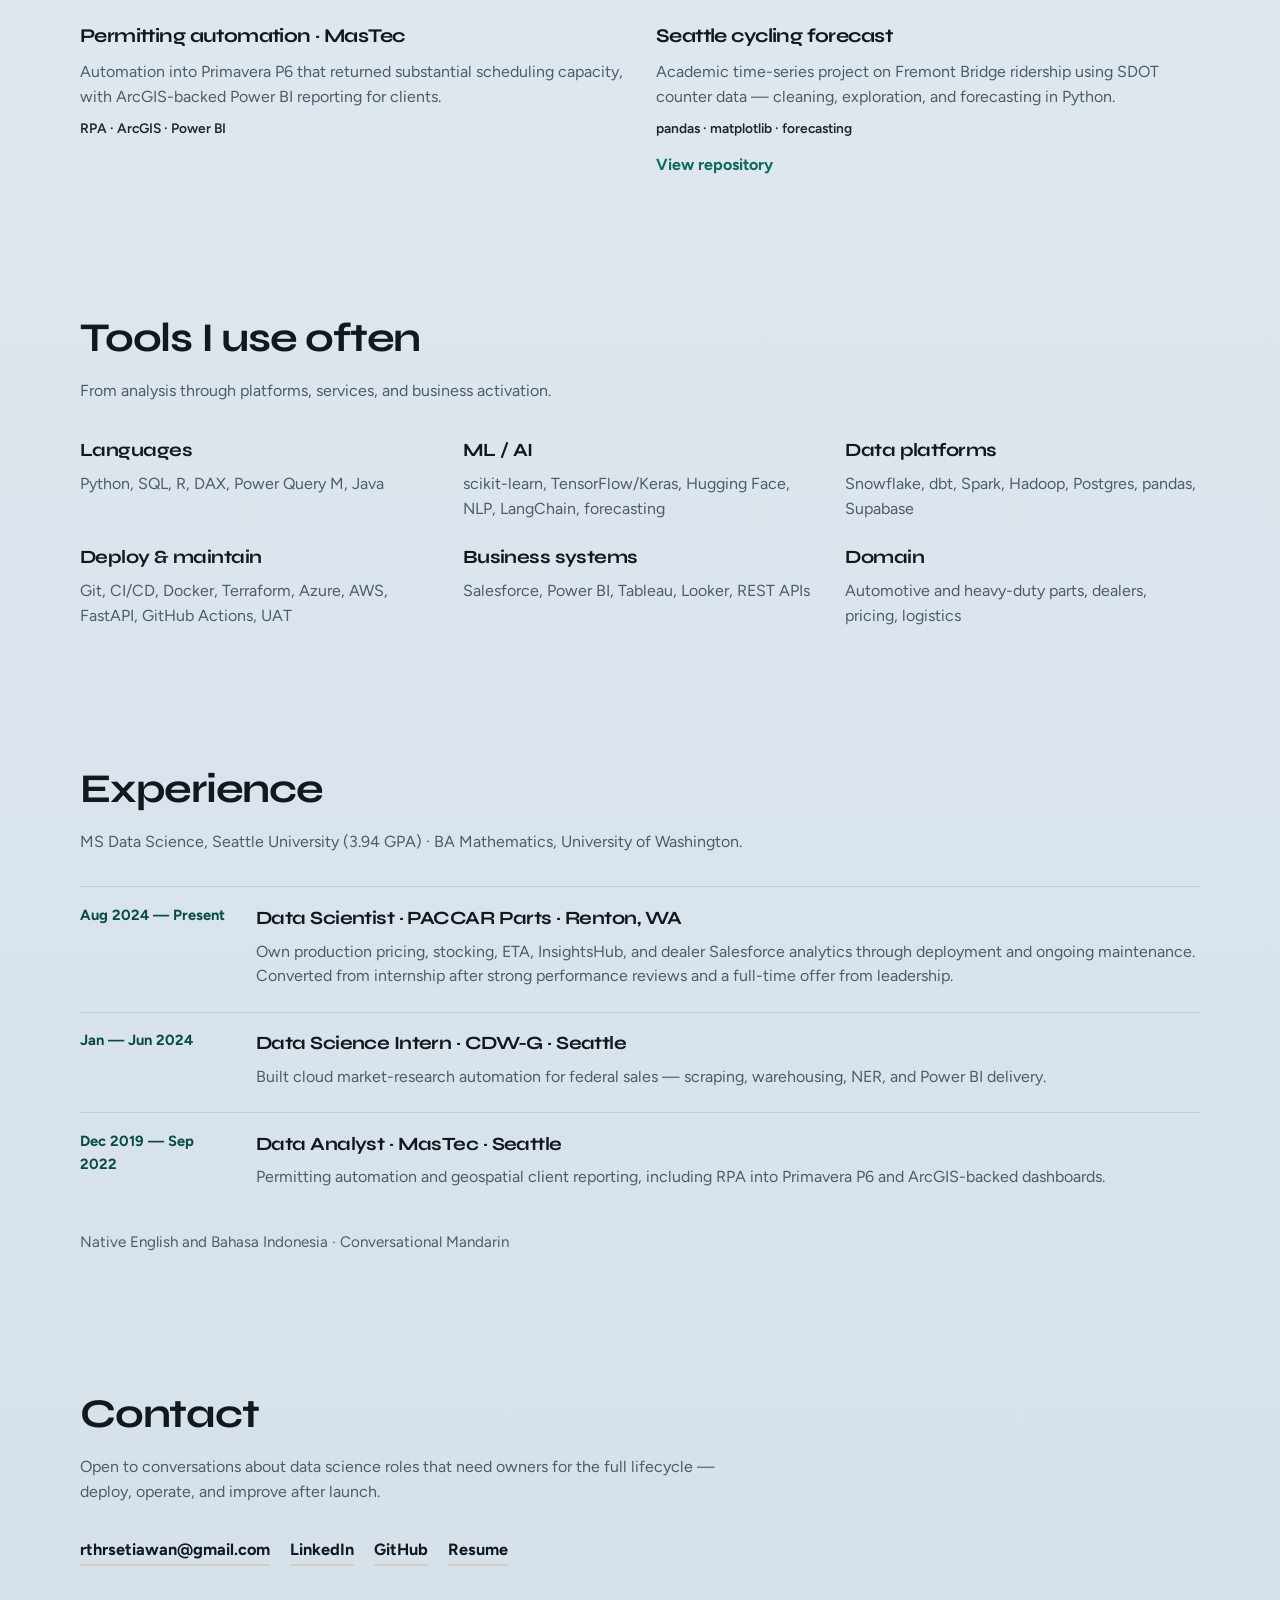
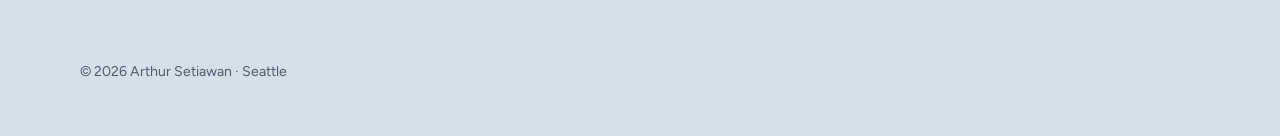
==== commit aba0c7f0: "Mirror Motormarket Pages pattern for DriveQuest hosted demo Lead the portfolio with Open DriveQuest " ====
--- a/portfolio/index.html
+++ b/portfolio/index.html
@@ -3,15 +3,15 @@
   <head>
     <meta charset="utf-8" />
     <meta name="viewport" content="width=device-width, initial-scale=1" />
-    <title>Arthur Setiawan — Data Scientist</title>
+    <title>Arthur Setiawan — DriveQuest &amp; automotive ML</title>
     <meta
       name="description"
-      content="Arthur Setiawan is a Seattle data scientist who owns the full DS lifecycle — from modeling through production deployment, monitoring, and ongoing maintenance for automotive systems."
+      content="Arthur Setiawan — DriveQuest dealer-group car advisor POC, plus automotive data science with production MLOps ownership."
     />
-    <meta property="og:title" content="Arthur Setiawan — Data Scientist" />
+    <meta property="og:title" content="Arthur Setiawan — DriveQuest & automotive ML" />
     <meta
       property="og:description"
-      content="Automotive data science with production deployment, MLOps, and post-launch ownership. Based in Seattle."
+      content="Open the hosted DriveQuest demo — honest car advice scoped to a dealer lot. Automotive DS with production ownership."
     />
     <meta property="og:type" content="website" />
     <meta name="theme-color" content="#0d171f" />
@@ -28,11 +28,12 @@
     <header class="topbar">
       <a class="wordmark" href="#top">Arthur Setiawan</a>
       <nav class="topnav" aria-label="Primary">
+        <a href="#drivequest">DriveQuest</a>
         <a href="#focus">Focus</a>
         <a href="#work">Work</a>
-        <a href="#stack">Stack</a>
         <a href="#experience">Experience</a>
         <a class="nav-resume" href="resume/2026_Arthur_Setiawan_Resume.pdf">Resume</a>
+        <a class="nav-cta" href="drivequest/">Open DriveQuest</a>
       </nav>
     </header>
 
@@ -49,16 +50,56 @@
         </div>
         <div class="hero-copy">
           <p class="brand">Arthur Setiawan</p>
-          <h1>Data scientist for the automotive value chain.</h1>
+          <h1>DriveQuest — honest car advice for dealer lots.</h1>
           <p class="lede">
-            I own the full data science lifecycle — framing the problem, building the
-            model, deploying to production, and staying accountable for monitoring and
-            maintenance after launch.
+            Full-stack data scientist shipping a conversational dealer-group advisor with
+            hex scoring, EV ROI, and inventory ingest. Open the hosted DriveQuest demo in
+            one click — same class of entry as Motormarket on project Pages.
           </p>
           <div class="cta-row">
-            <a class="btn btn-primary" href="#work">View selected work</a>
-            <a class="btn btn-ghost" href="mailto:rthrsetiawan@gmail.com">Get in touch</a>
-          </div>
+            <a class="btn btn-primary" href="drivequest/">Open DriveQuest <span class="arrow" aria-hidden="true">→</span></a>
+            <a class="btn btn-ghost" href="drivequest/demo.html">Try shopper demo</a>
+            <a class="btn btn-ghost" href="https://github.com/arthursetiawan/car_recommender">Source on GitHub</a>
+          </div>
+        </div>
+      </section>
+
+      <section class="dq-band" id="drivequest" aria-labelledby="dq-heading">
+        <div class="dq-inner">
+          <div class="dq-copy">
+            <p class="dq-kicker">Hosted product demo · GitHub Pages</p>
+            <h2 class="dq-title" id="dq-heading">Drive<span>Quest</span></h2>
+            <p class="dq-lede">
+              Quest-style intake, hexagonal compare, EV break-even, and multi-tenant
+              dealer groups (optional rooftop location). Static Pages demo mirrors the
+              Motormarket pattern: portfolio entry → product landing → try-it surface.
+            </p>
+            <ul class="dq-meta">
+              <li>FastAPI · LangChain</li>
+              <li>Dealer groups</li>
+              <li>Excel / paste ingest</li>
+              <li>POC · ship-fast</li>
+            </ul>
+            <div class="cta-row">
+              <a class="btn btn-primary" href="drivequest/">Launch hosted demo <span class="arrow" aria-hidden="true">→</span></a>
+              <a class="btn btn-ghost" href="drivequest/demo.html">Browse shopper quest</a>
+            </div>
+          </div>
+          <a class="dq-visual" href="drivequest/demo.html" aria-label="Open DriveQuest shopper demo">
+            <img
+              src="assets/drivequest-radar.svg"
+              alt="DriveQuest hexagonal radar comparing car scores"
+              width="640"
+              height="420"
+            />
+            <img
+              class="dq-inset"
+              src="assets/drivequest-car.jpg"
+              alt="Sample inventory vehicle used by DriveQuest"
+              width="800"
+              height="500"
+            />
+          </a>
         </div>
       </section>
 
@@ -176,13 +217,9 @@
               <li>Designed to be operated and extended after the first release</li>
             </ul>
             <div class="cta-row">
-              <a class="btn btn-primary" href="drivequest/">Open DriveQuest POC</a>
-              <a class="btn btn-ghost" href="drivequest/demo.html">Static shopper demo</a>
-              <a
-                class="btn btn-ghost"
-                href="https://github.com/arthursetiawan/car_recommender"
-                >Repository</a
-              >
+              <a class="btn btn-primary" href="drivequest/">Launch hosted demo <span class="arrow" aria-hidden="true">→</span></a>
+              <a class="btn btn-ghost" href="drivequest/demo.html">Try shopper demo</a>
+              <a class="btn btn-ghost" href="https://github.com/arthursetiawan/car_recommender">Repository</a>
             </div>
           </div>
         </article>
--- a/portfolio/styles.css
+++ b/portfolio/styles.css
@@ -202,6 +202,132 @@
   border-color: rgba(255, 255, 255, 0.28);
 }
 
+.btn .arrow {
+  margin-left: 0.35rem;
+  transition: transform 0.15s ease;
+}
+
+.btn:hover .arrow {
+  transform: translateX(3px);
+}
+
+.nav-cta {
+  padding: 0.4rem 0.85rem;
+  border-radius: 999px;
+  background: var(--amber);
+  color: #1a1208 !important;
+  font-weight: 800 !important;
+}
+
+.nav-cta:hover {
+  background: #d4892b;
+  color: #120c05 !important;
+}
+
+/* DriveQuest product band — Motormarket-style hosted-demo entry */
+.dq-band {
+  background: var(--night);
+  color: rgba(244, 248, 251, 0.82);
+  border-top: 1px solid rgba(13, 107, 97, 0.35);
+  border-bottom: 1px solid rgba(196, 122, 34, 0.2);
+}
+
+.dq-inner {
+  max-width: var(--max);
+  margin: 0 auto;
+  padding: 3.5rem 1.25rem;
+  display: grid;
+  grid-template-columns: 1.1fr 0.9fr;
+  gap: 2rem;
+  align-items: center;
+}
+
+.dq-kicker {
+  margin: 0 0 0.55rem;
+  font-size: 0.72rem;
+  font-weight: 800;
+  letter-spacing: 0.12em;
+  text-transform: uppercase;
+  color: #7fd4c8;
+}
+
+.dq-title {
+  margin: 0 0 0.65rem;
+  font-family: var(--font-display);
+  font-weight: 800;
+  font-size: clamp(2rem, 4vw, 2.75rem);
+  letter-spacing: -0.03em;
+  color: #fff;
+  line-height: 1.05;
+}
+
+.dq-title span {
+  color: var(--amber);
+}
+
+.dq-lede {
+  margin: 0 0 1.1rem;
+  max-width: 42ch;
+  line-height: 1.6;
+  font-size: 1rem;
+}
+
+.dq-meta {
+  display: flex;
+  flex-wrap: wrap;
+  gap: 0.5rem 1.1rem;
+  margin: 0 0 1.25rem;
+  padding: 0;
+  list-style: none;
+  font-size: 0.78rem;
+  font-weight: 700;
+  letter-spacing: 0.04em;
+  text-transform: uppercase;
+  color: rgba(244, 248, 251, 0.55);
+}
+
+.dq-band .btn-primary {
+  background: var(--teal);
+  color: #f4fffc;
+}
+
+.dq-band .btn-primary:hover {
+  background: var(--teal-deep);
+}
+
+.dq-band .btn-ghost {
+  background: rgba(255, 255, 255, 0.08);
+  color: #f4f8fb;
+  border-color: rgba(255, 255, 255, 0.28);
+}
+
+.dq-visual {
+  position: relative;
+  display: block;
+  border-radius: 14px;
+  overflow: hidden;
+  box-shadow: var(--shadow);
+  text-decoration: none;
+}
+
+.dq-visual > img:first-child {
+  width: 100%;
+  height: auto;
+  display: block;
+  background: #13202c;
+}
+
+.dq-inset {
+  position: absolute;
+  right: 0.85rem;
+  bottom: 0.85rem;
+  width: 42%;
+  max-width: 220px;
+  border-radius: 10px;
+  border: 2px solid rgba(255, 255, 255, 0.85);
+  box-shadow: 0 12px 28px rgba(0, 0, 0, 0.35);
+}
+
 .section .btn-ghost {
   background: rgba(255, 255, 255, 0.55);
   color: var(--ink);
@@ -554,7 +680,15 @@
     width: min(38%, 170px);
   }
 
-  .topnav a:not(.nav-resume) {
+  .dq-inner {
+    grid-template-columns: 1fr;
+  }
+
+  .dq-inset {
+    width: min(46%, 180px);
+  }
+
+  .topnav a:not(.nav-resume):not(.nav-cta) {
     display: none;
   }
 
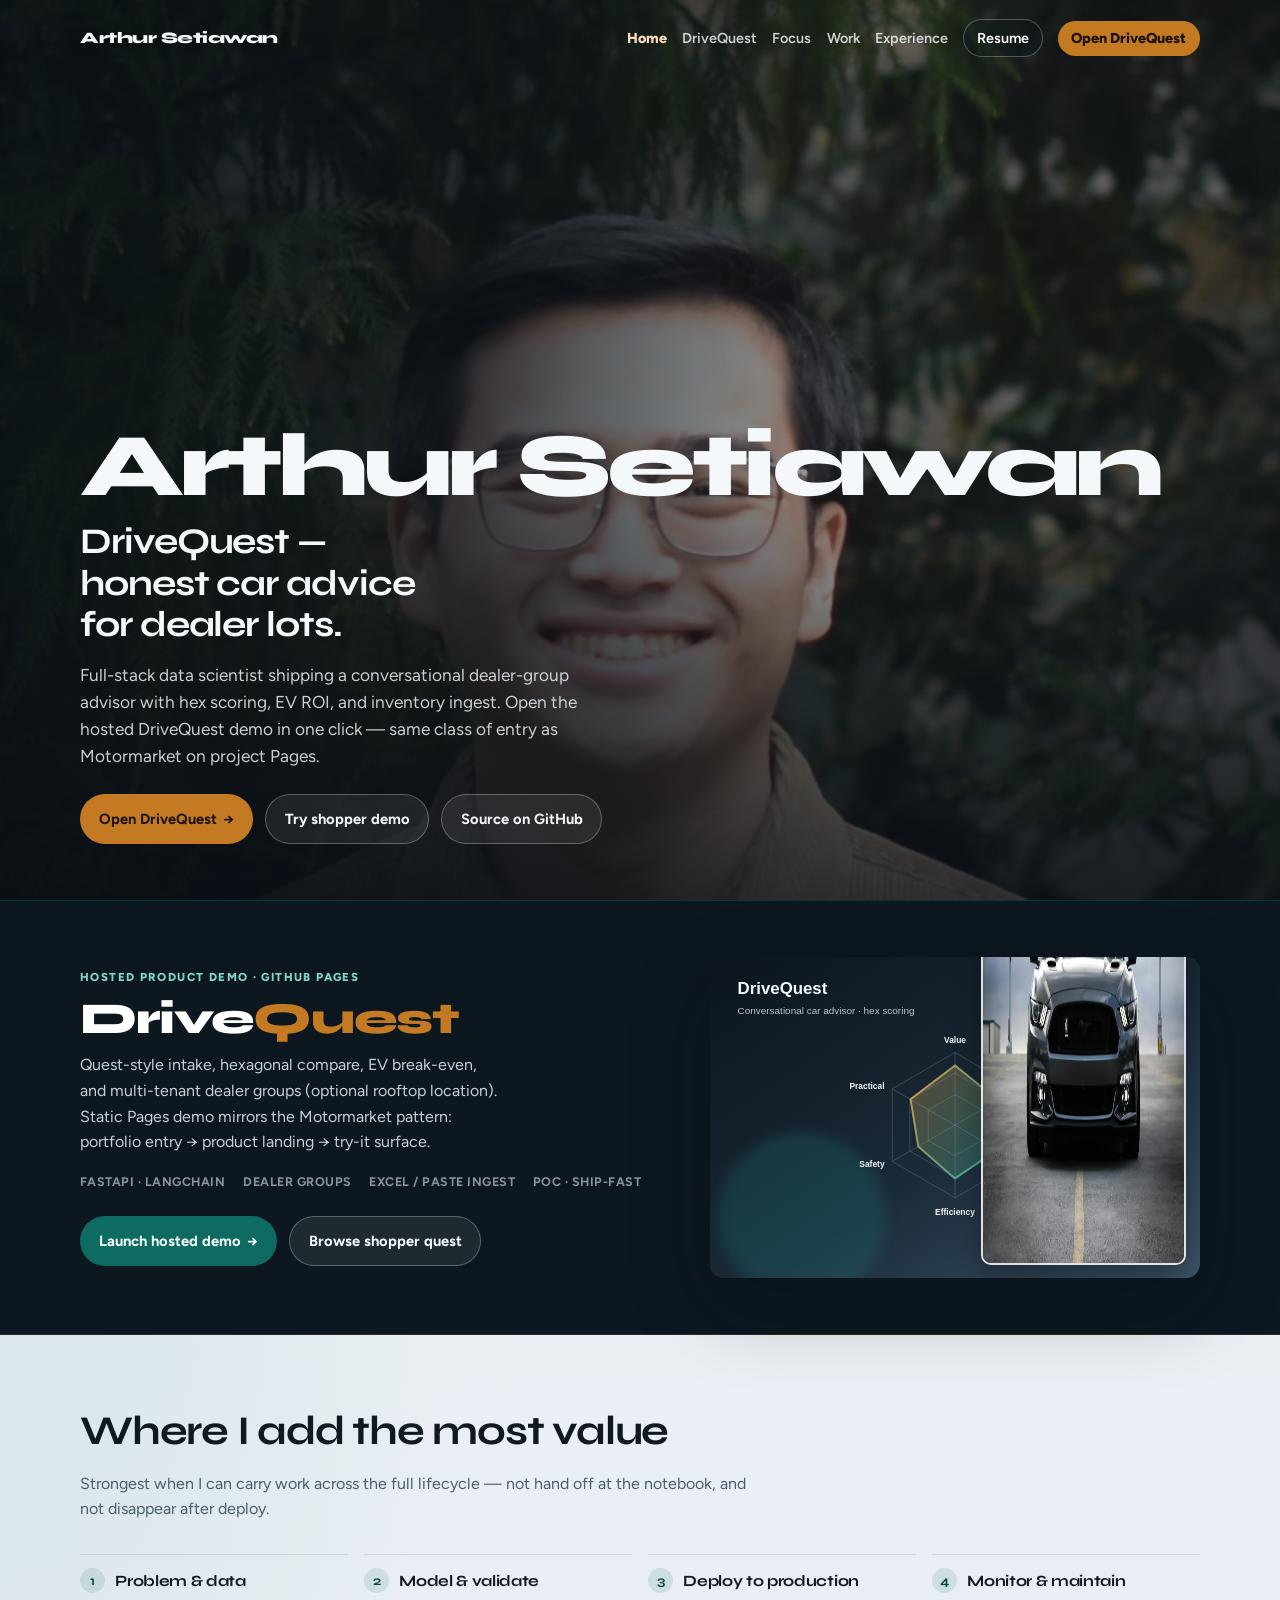
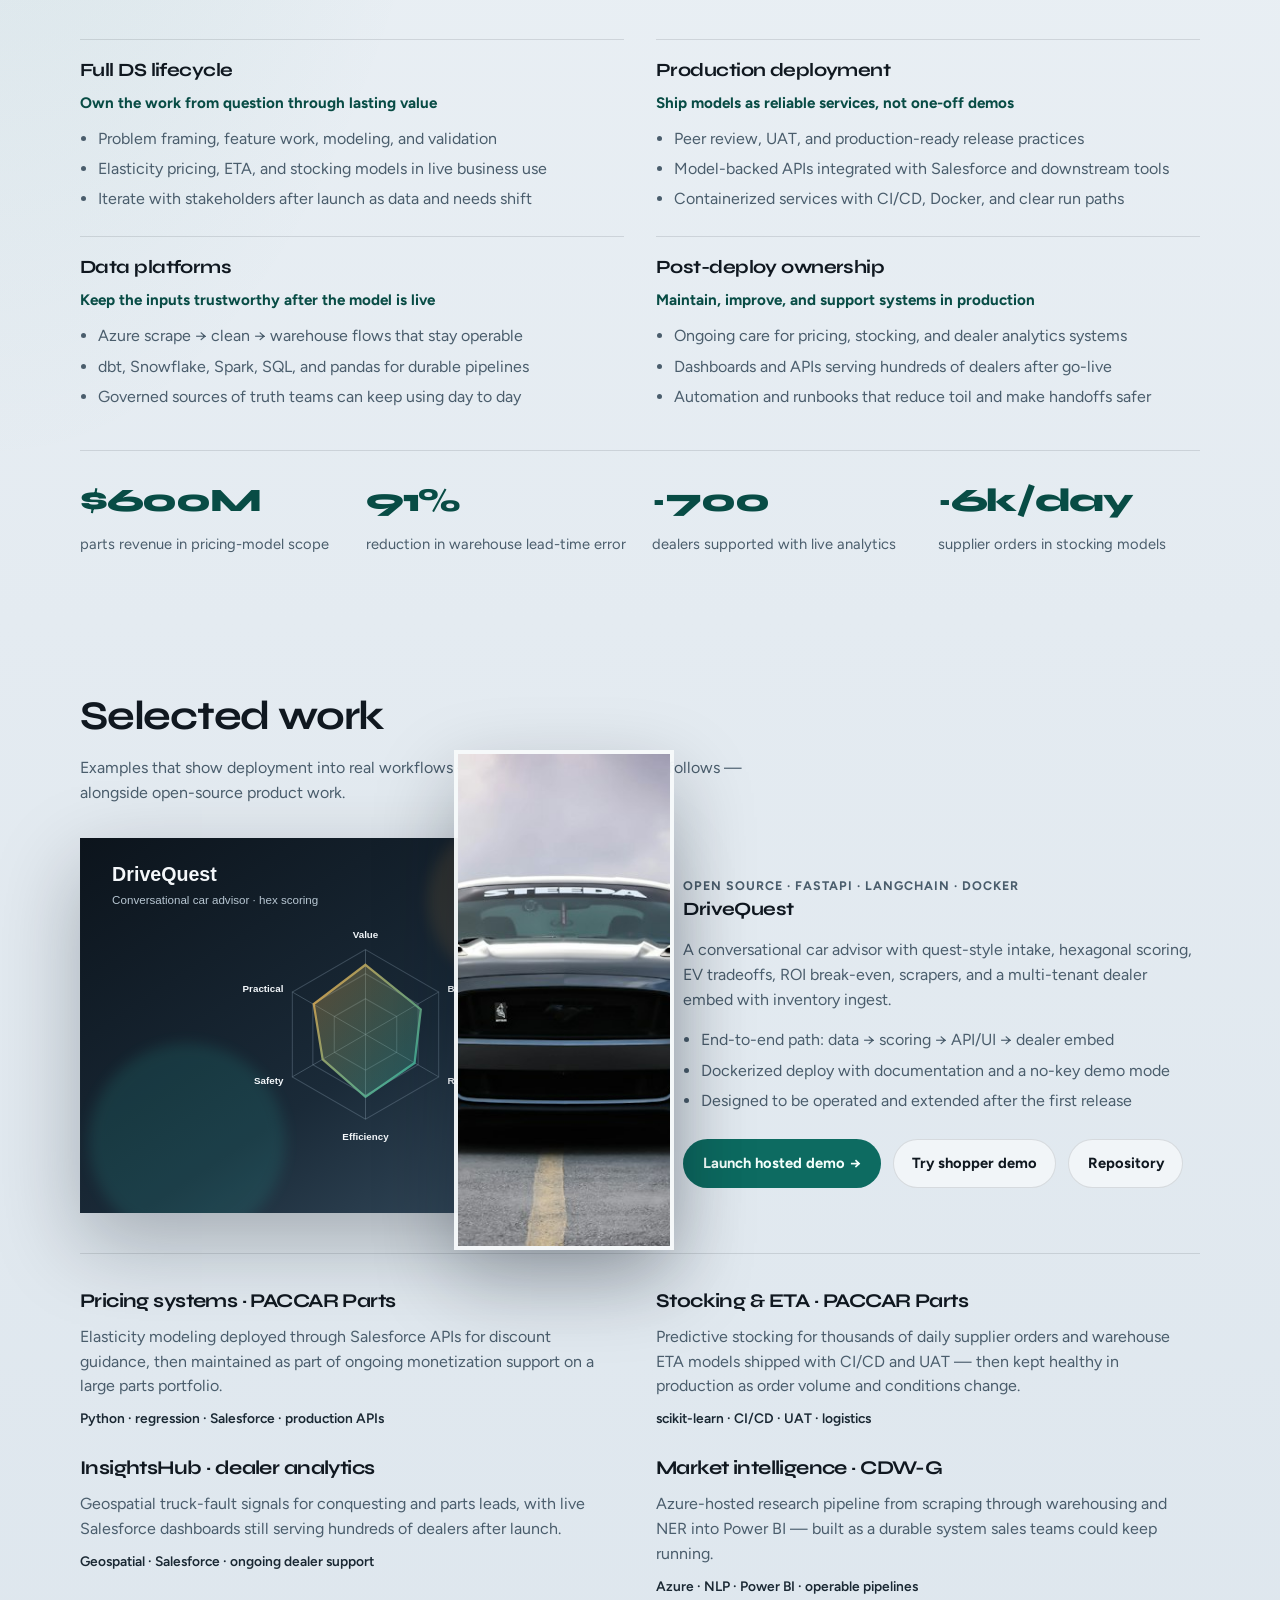
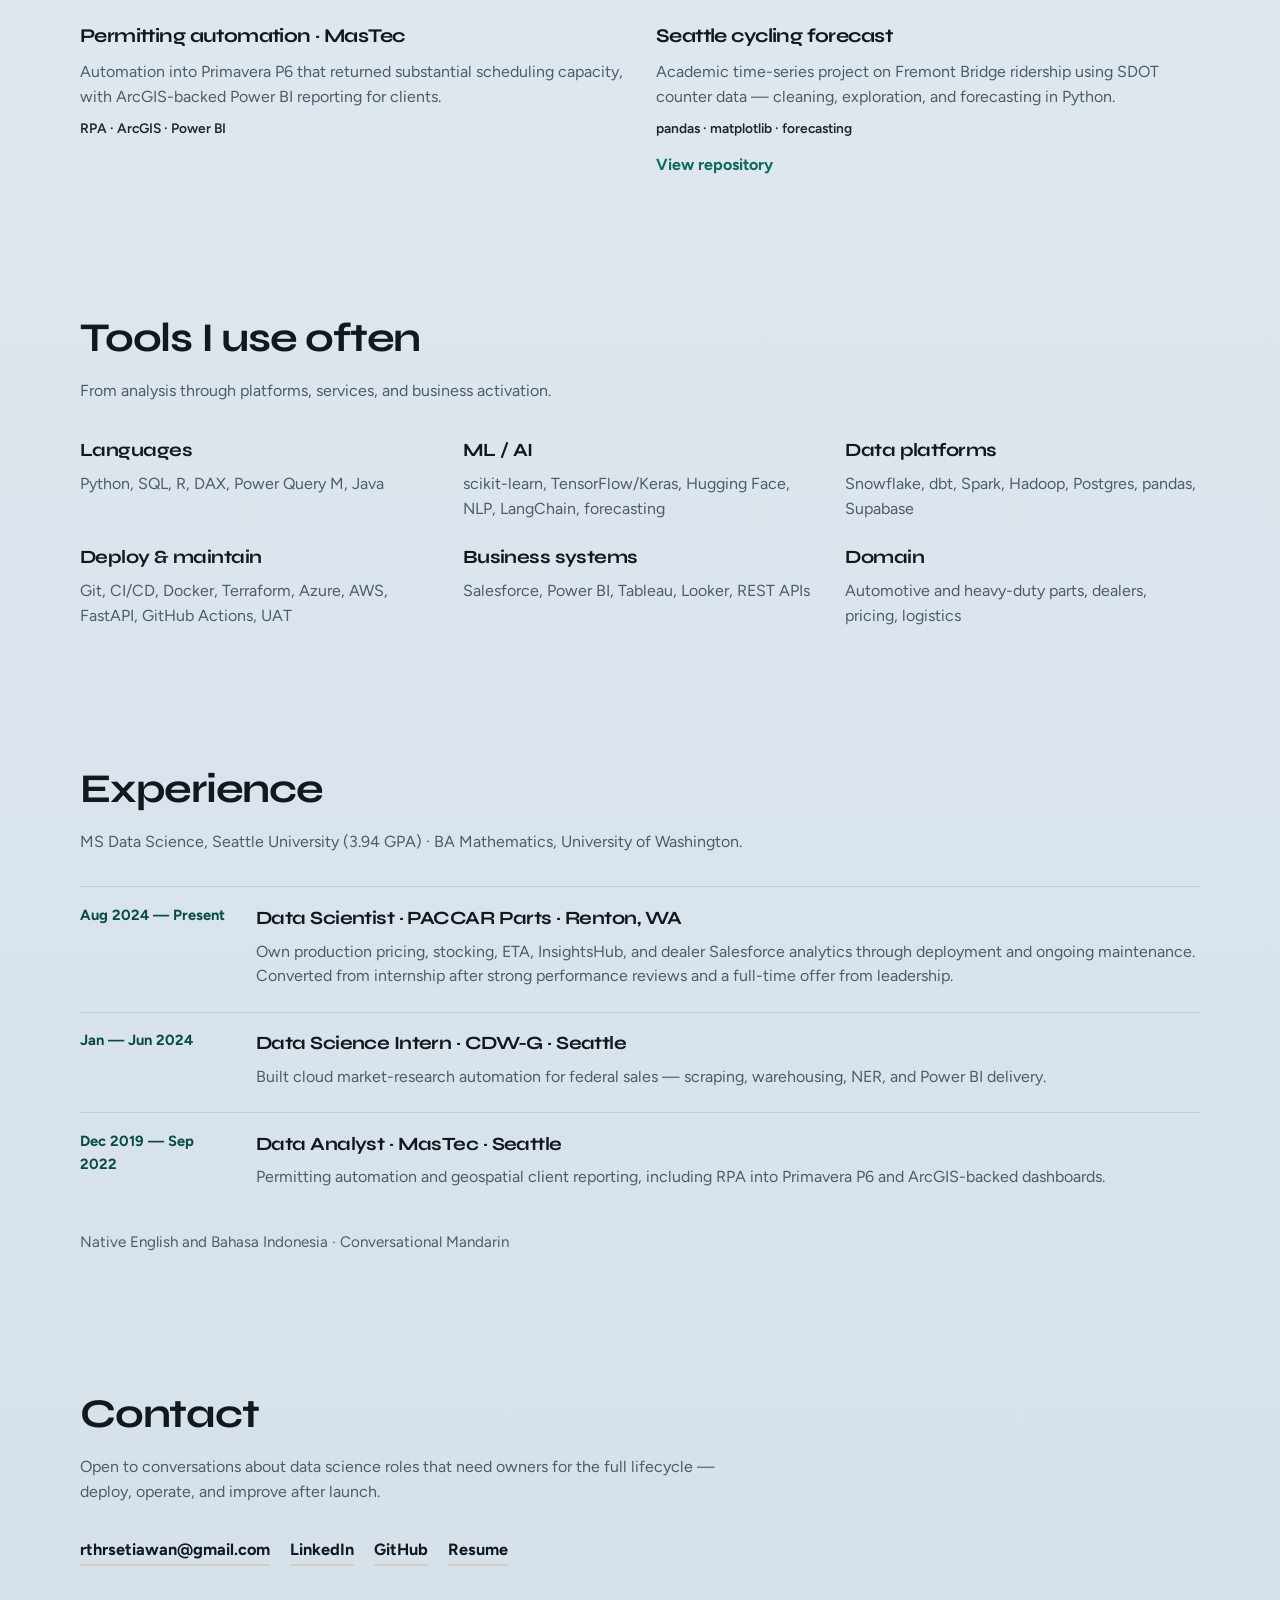
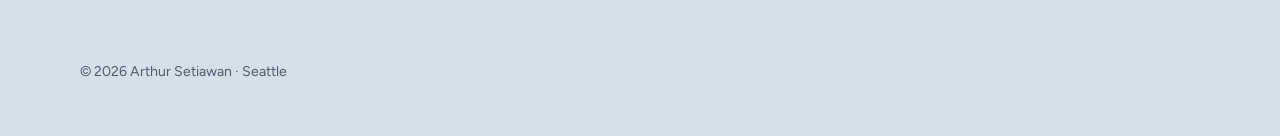
==== commit 3102b2be: "Add Home button to DriveQuest Pages demos linking to github.io Point portfolio, drivequest hub, shop" ====
--- a/portfolio/index.html
+++ b/portfolio/index.html
@@ -28,6 +28,7 @@
     <header class="topbar">
       <a class="wordmark" href="#top">Arthur Setiawan</a>
       <nav class="topnav" aria-label="Primary">
+        <a class="nav-home" href="https://arthursetiawan.github.io/">Home</a>
         <a href="#drivequest">DriveQuest</a>
         <a href="#focus">Focus</a>
         <a href="#work">Work</a>
--- a/portfolio/styles.css
+++ b/portfolio/styles.css
@@ -211,6 +211,15 @@
   transform: translateX(3px);
 }
 
+.nav-home {
+  font-weight: 800 !important;
+  color: #ffd7bf !important;
+}
+
+.nav-home:hover {
+  color: #fff !important;
+}
+
 .nav-cta {
   padding: 0.4rem 0.85rem;
   border-radius: 999px;
@@ -688,7 +697,7 @@
     width: min(46%, 180px);
   }
 
-  .topnav a:not(.nav-resume):not(.nav-cta) {
+  .topnav a:not(.nav-resume):not(.nav-cta):not(.nav-home) {
     display: none;
   }
 
